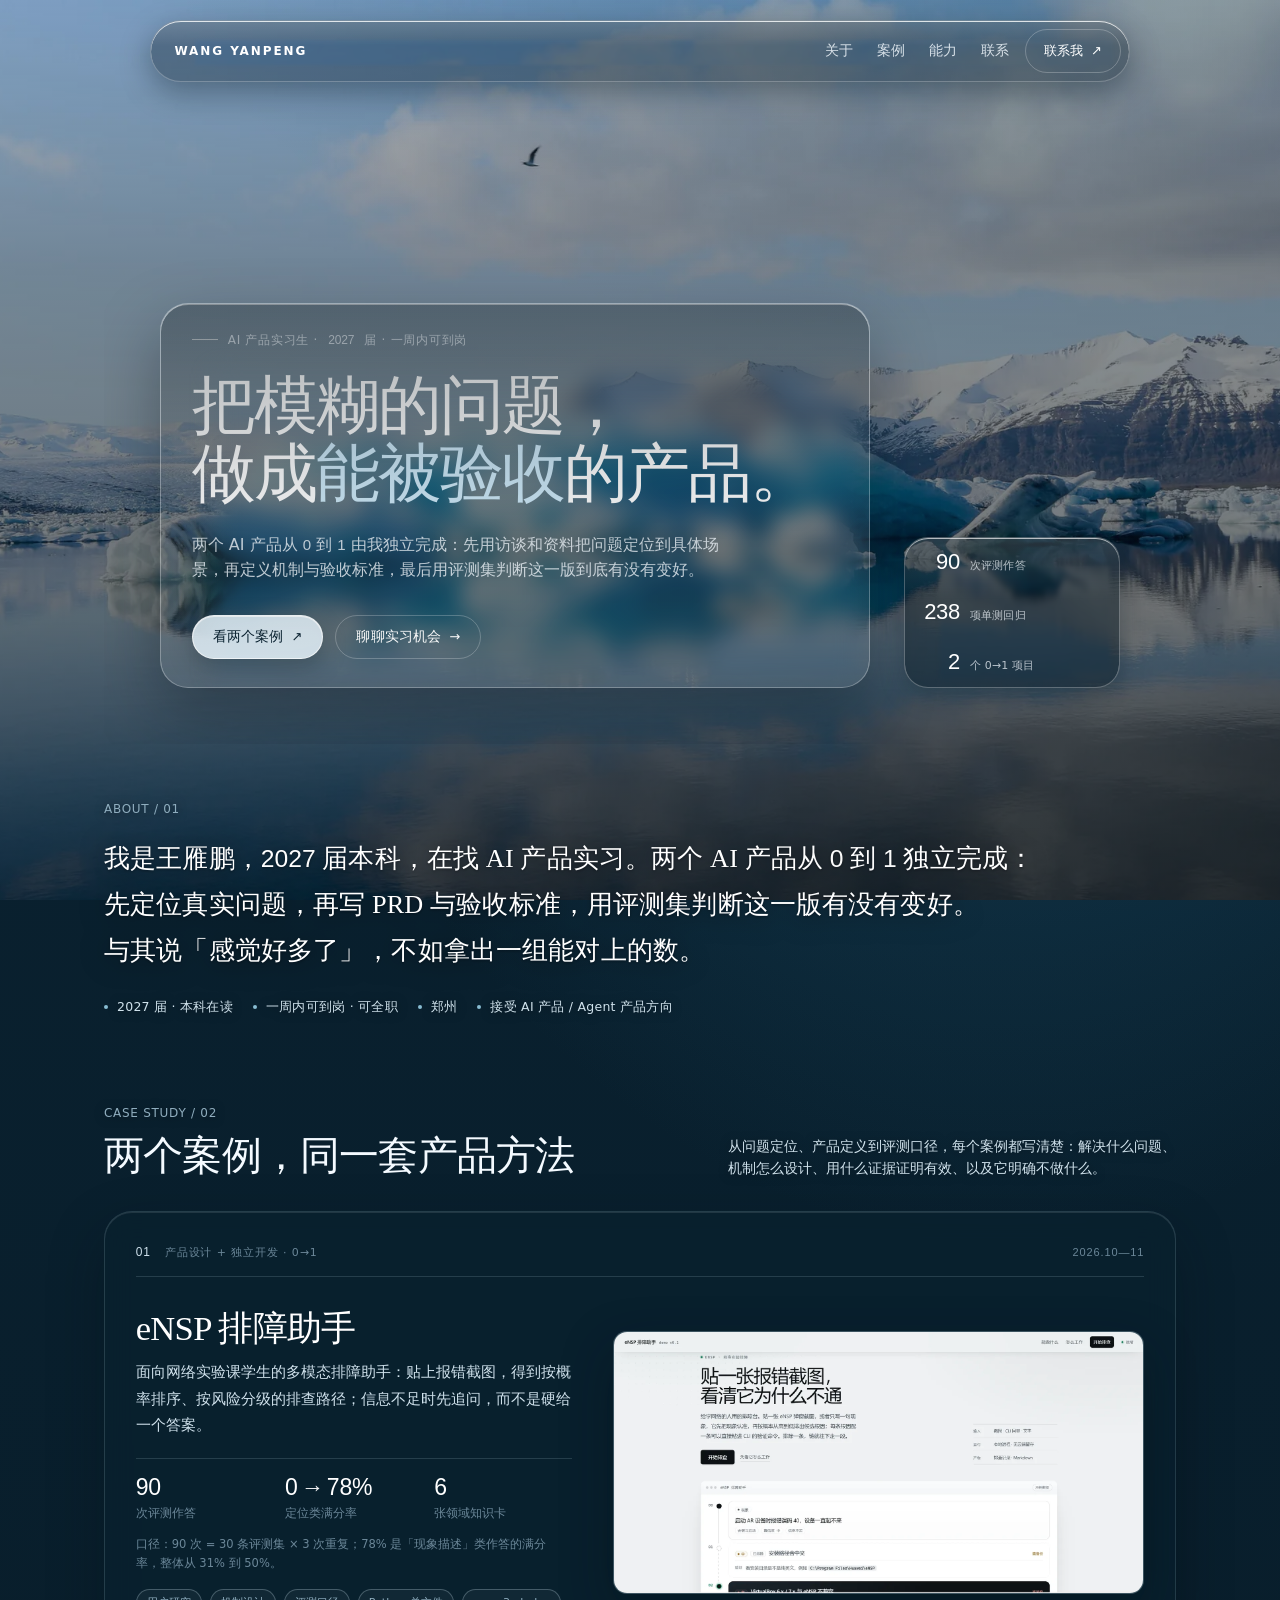
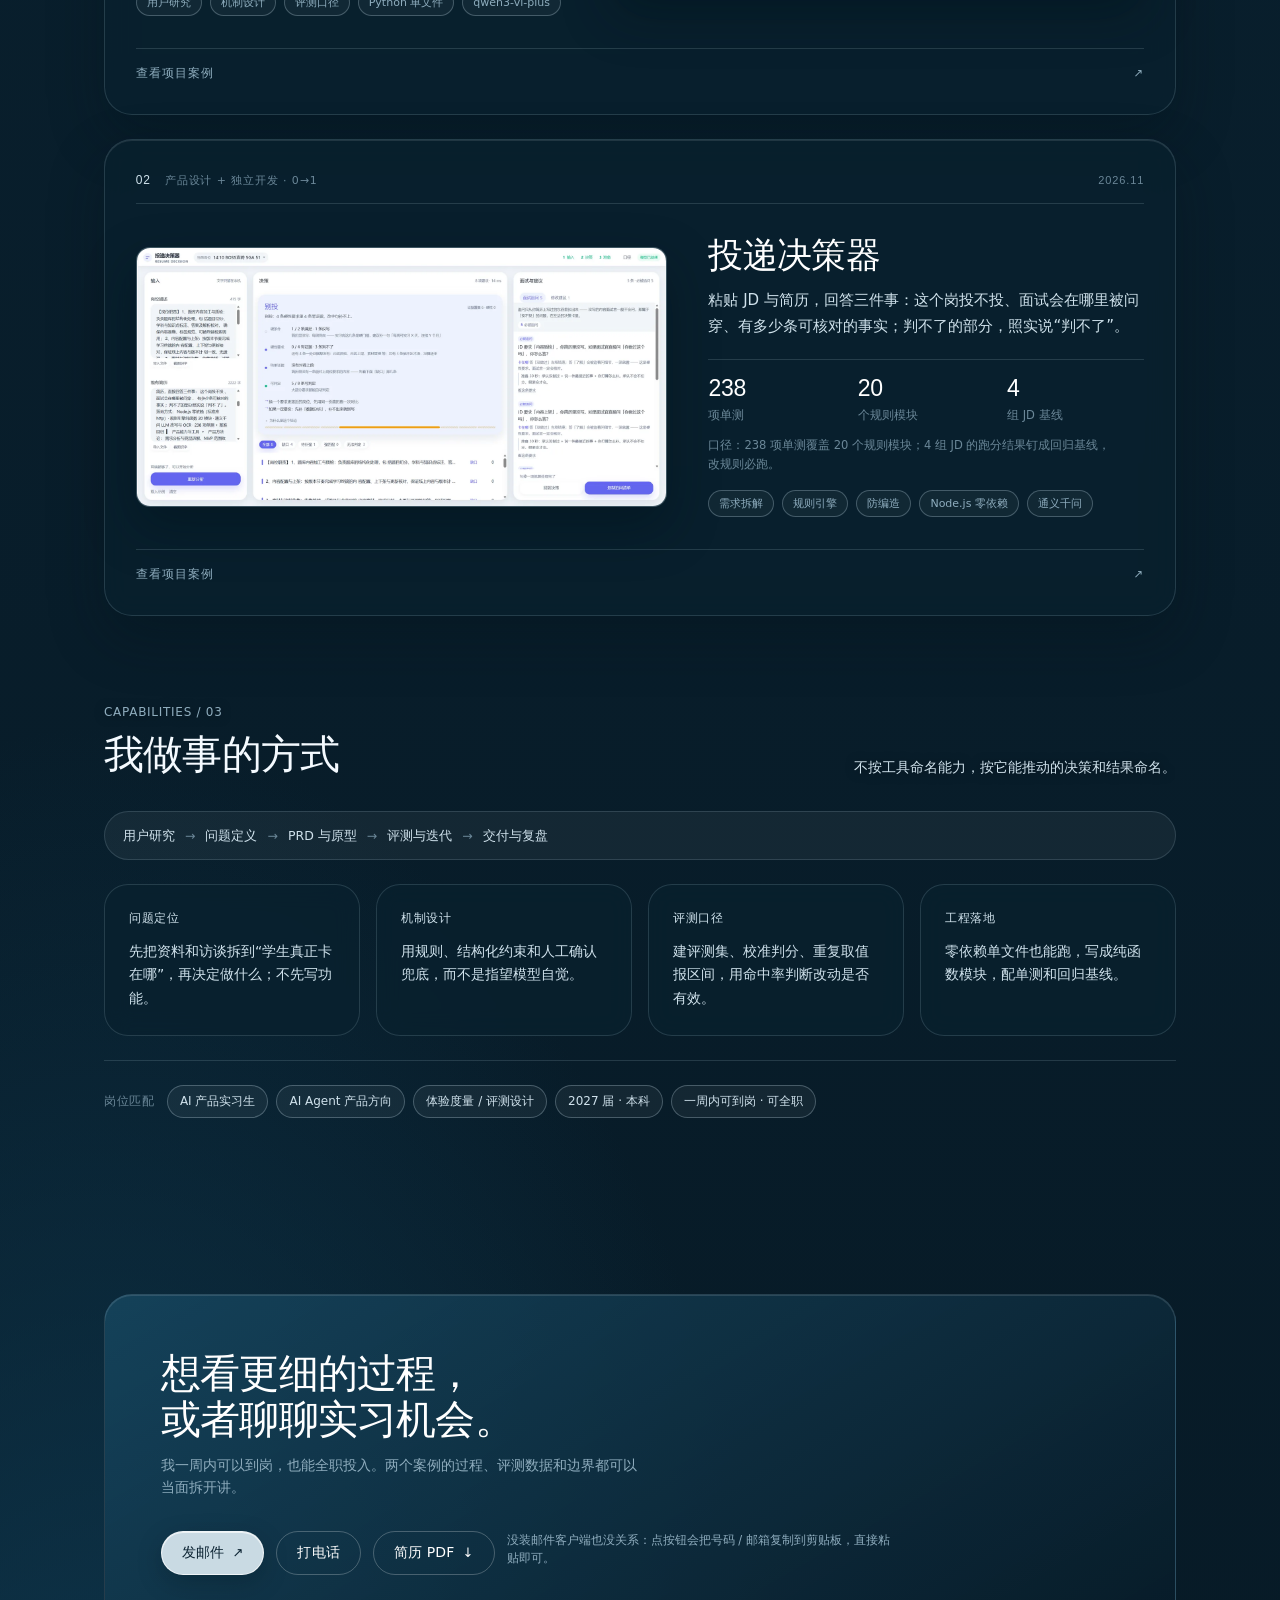
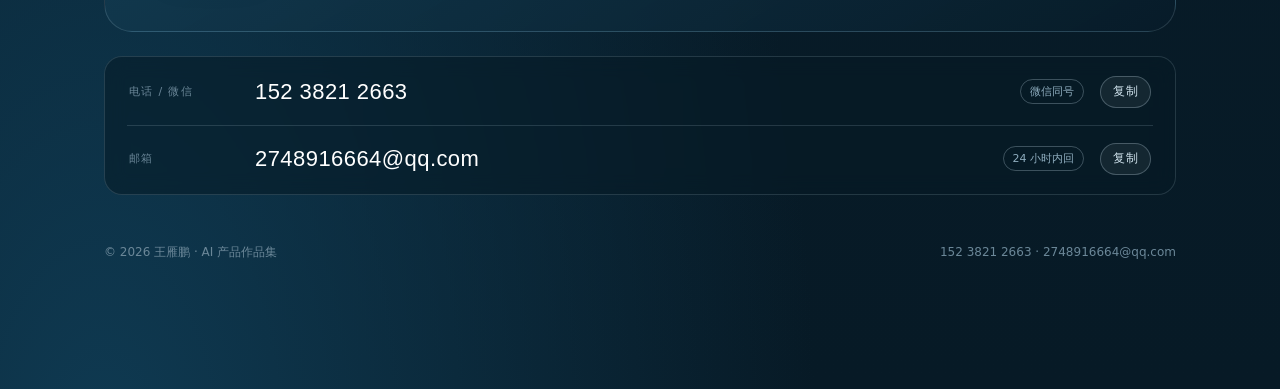
==== index.html @ 315db3d0 "fix: mailto/tel give visible feedback (copy + toast)" ====
<!doctype html>
<html lang="zh-CN">
<head>
<meta charset="utf-8">
<meta name="viewport" content="width=device-width, initial-scale=1">
<title>王雁鹏 · AI 产品实习生｜作品集</title>
<meta name="description" content="王雁鹏的作品集：两个 0→1 的 AI 产品——eNSP 排障助手与投递决策器。从用户研究、PRD 到评测口径，用数据判断一次改动是否有效。">
<meta property="og:type" content="website">
<meta property="og:title" content="王雁鹏 · AI 产品实习生｜作品集">
<meta property="og:description" content="两个 0→1 的 AI 产品：eNSP 排障助手与投递决策器。从用户研究、PRD 到评测口径，用数据判断一次改动是否有效。">
<meta property="og:image" content="assets/og.jpg">
<meta property="og:locale" content="zh_CN">
<meta name="twitter:card" content="summary_large_image">
<meta name="theme-color" content="#0a2231">
<link rel="icon" href="data:image/svg+xml,<svg xmlns='http://www.w3.org/2000/svg' viewBox='0 0 32 32'><rect width='32' height='32' rx='8' fill='%2325414A'/><circle cx='16' cy='16' r='6' fill='none' stroke='%23DCEFEA' stroke-width='1.5'/></svg>">
<link rel="stylesheet" href="style.css">
</head>
<body>

<div class="bg" aria-hidden="true"></div>

<!-- 液态玻璃折射滤镜 -->
<svg width="0" height="0" aria-hidden="true" focusable="false" style="position:absolute">
  <defs>
    <filter id="lensNav" x="0" y="0" width="100%" height="100%" color-interpolation-filters="sRGB">
      <feImage href="assets/lens-nav.png" x="0" y="0" width="100%" height="100%" preserveAspectRatio="none" result="map"/>
      <feDisplacementMap in="SourceGraphic" in2="map" scale="34" xChannelSelector="R" yChannelSelector="G"/>
    </filter>
    <filter id="lensBtn" x="0" y="0" width="100%" height="100%" color-interpolation-filters="sRGB">
      <feImage href="assets/lens-btn.png" x="0" y="0" width="100%" height="100%" preserveAspectRatio="none" result="map"/>
      <feDisplacementMap in="SourceGraphic" in2="map" scale="18" xChannelSelector="R" yChannelSelector="G"/>
    </filter>
    <filter id="lensPanel" x="0" y="0" width="100%" height="100%" color-interpolation-filters="sRGB">
      <feImage href="assets/lens-panel.png" x="0" y="0" width="100%" height="100%" preserveAspectRatio="none" result="map"/>
      <feDisplacementMap in="SourceGraphic" in2="map" scale="20" xChannelSelector="R" yChannelSelector="G"/>
    </filter>
    <filter id="lensSquare" x="0" y="0" width="100%" height="100%" color-interpolation-filters="sRGB">
      <feImage href="assets/lens-square.png" x="0" y="0" width="100%" height="100%" preserveAspectRatio="none" result="map"/>
      <feDisplacementMap in="SourceGraphic" in2="map" scale="20" xChannelSelector="R" yChannelSelector="G"/>
    </filter>
  </defs>
</svg>

<header class="topbar" id="topbar">
  <div class="topbar-inner glass glass-nav">
    <a class="brand" href="index.html">WANG YANPENG</a>
    <nav aria-label="主要导航">
      <a href="#about">关于</a>
      <a href="#projects">案例</a>
      <a href="#skills">能力</a>
      <a href="#contact">联系</a>
    </nav>
    <a class="btn btn-glass" href="mailto:2748916664@qq.com">联系我 <span class="arw">↗</span></a>
  </div>
</header>

<main>
  <!-- 首屏场景 -->
  <section class="hero">
    <div class="page">
      <div class="scene scene--photo">
        <!-- 场景照片为示例素材（冰川）。换成你自己的照片时替换 assets/scene-glacier.webp。 -->

        <div class="hero-copy glass-panel">
          <p class="label hero-eyebrow">AI 产品实习生 · <span class="num">2027</span> 届 · 一周内可到岗</p>
          <h1 class="display">把模糊的问题，<br>做成<span class="accent">能被验收</span>的产品。</h1>
          <p class="hero-lede body-lg">两个 AI 产品从 <span class="num">0</span> 到 <span class="num">1</span> 由我独立完成：先用访谈和资料把问题定位到具体场景，再定义机制与验收标准，最后用评测集判断这一版到底有没有变好。</p>
          <div class="hero-actions">
            <a class="btn btn-primary" href="#projects">看两个案例 <span class="arw">↗</span></a>
            <a class="btn btn-glass" href="mailto:2748916664@qq.com">聊聊实习机会 <span class="arw">→</span></a>
          </div>
        </div>

        <aside class="hero-facts glass glass-square glass--onphoto" aria-label="项目数据">
          <div><b>90</b><span>次评测作答</span></div>
          <div><b>238</b><span>项单测回归</span></div>
          <div><b>2</b><span>个 0→1 项目</span></div>
        </aside>
      </div>
    </div>
  </section>

  <!-- 关于 -->
  <section class="section about" id="about">
    <div class="page">
      <span class="label">ABOUT / 01</span>
      <p class="about-text">我是王雁鹏，<span class="num">2027</span> 届本科，在找 AI 产品实习。两个 AI 产品从 <span class="num">0</span> 到 <span class="num">1</span> 独立完成：先定位真实问题，再写 PRD 与验收标准，用评测集判断这一版有没有变好。<span class="nowrap">与其说</span>「感觉好多了」，不如拿出一组能对上的数。</p>
      <p class="about-meta"><span>2027 届 · 本科在读</span><span>一周内可到岗 · 可全职</span><span>郑州</span><span>接受 AI 产品 / Agent 产品方向</span></p>
    </div>
  </section>

  <!-- 案例 -->
  <section class="section" id="projects">
    <div class="page">
      <div class="section-head">
        <div>
          <span class="label">CASE STUDY / 02</span>
          <h2 class="heading-lg">两个案例，同一套产品方法</h2>
        </div>
        <p class="muted">从问题定位、产品定义到评测口径，每个案例都写清楚：解决什么问题、机制怎么设计、用什么证据证明有效、以及它明确不做什么。</p>
      </div>

      <div class="cases">
        <article class="case">
          <div class="case-top">
            <span class="case-no">01</span>
            <span class="case-kind">产品设计 + 独立开发 · 0→1</span>
            <span class="case-date">2026.10—11</span>
          </div>
          <div class="case-grid">
            <div class="case-copy">
              <h3 class="case-title">eNSP 排障助手</h3>
              <p class="case-desc">面向网络实验课学生的多模态排障助手：贴上报错截图，得到按概率排序、按风险分级的排查路径；信息不足时先追问，而不是硬给一个答案。</p>
              <dl class="case-stats">
                <div><dt>90</dt><dd>次评测作答</dd></div>
                <div><dt>0<span class="num-arrow">→</span>78%</dt><dd>定位类满分率</dd></div>
                <div><dt>6</dt><dd>张领域知识卡</dd></div>
              </dl>
              <p class="case-note">口径：90 次 = 30 条评测集 × 3 次重复；78% 是「现象描述」类作答的满分率，整体从 31% 到 50%。</p>
              <ul class="case-tags">
                <li>用户研究</li><li>机制设计</li><li>评测口径</li><li>Python 单文件</li><li>qwen3-vl-plus</li>
              </ul>
            </div>
            <figure class="case-shot">
              <img src="assets/shot-ensp-home.webp" alt="eNSP 排障助手界面：贴报错截图后按概率排出的排查路径" loading="lazy" decoding="async">
            </figure>
          </div>
          <a class="case-link" href="project-ensp.html"><span>查看项目案例</span><span class="arw">↗</span></a>
        </article>

        <article class="case case--flip">
          <div class="case-top">
            <span class="case-no">02</span>
            <span class="case-kind">产品设计 + 独立开发 · 0→1</span>
            <span class="case-date">2026.11</span>
          </div>
          <div class="case-grid">
            <div class="case-copy">
              <h3 class="case-title">投递决策器</h3>
              <p class="case-desc">粘贴 JD 与简历，回答三件事：这个岗投不投、面试会在哪里被问穿、有多少条可核对的事实；判不了的部分，照实说“判不了”。</p>
              <dl class="case-stats">
                <div><dt>238</dt><dd>项单测</dd></div>
                <div><dt>20</dt><dd>个规则模块</dd></div>
                <div><dt>4</dt><dd>组 JD 基线</dd></div>
              </dl>
              <p class="case-note">口径：238 项单测覆盖 20 个规则模块；4 组 JD 的跑分结果钉成回归基线，改规则必跑。</p>
              <ul class="case-tags">
                <li>需求拆解</li><li>规则引擎</li><li>防编造</li><li>Node.js 零依赖</li><li>通义千问</li>
              </ul>
            </div>
            <figure class="case-shot">
              <img src="assets/shot-jd-result.webp" alt="投递决策器界面：判「别投」后的证据覆盖与面试追问" loading="lazy" decoding="async">
            </figure>
          </div>
          <a class="case-link" href="project-jd.html"><span>查看项目案例</span><span class="arw">↗</span></a>
        </article>
      </div>
    </div>
  </section>

  <!-- 能力 -->
  <section class="section" id="skills">
    <div class="page">
      <div class="section-head">
        <div>
          <span class="label">CAPABILITIES / 03</span>
          <h2 class="heading-lg">我做事的方式</h2>
        </div>
        <p class="muted">不按工具命名能力，按它能推动的决策和结果命名。</p>
      </div>

      <div class="flow" aria-label="产品工作流">
        <span>用户研究</span><i>→</i>
        <span>问题定义</span><i>→</i>
        <span>PRD 与原型</span><i>→</i>
        <span>评测与迭代</span><i>→</i>
        <span>交付与复盘</span>
      </div>

      <div class="cap-grid">
        <div class="aside-card"><h3>问题定位</h3><p class="muted" style="margin:0">先把资料和访谈拆到“学生真正卡在哪”，再决定做什么；不先写功能。</p></div>
        <div class="aside-card"><h3>机制设计</h3><p class="muted" style="margin:0">用规则、结构化约束和人工确认兜底，而不是指望模型自觉。</p></div>
        <div class="aside-card"><h3>评测口径</h3><p class="muted" style="margin:0">建评测集、校准判分、重复取值报区间，用命中率判断改动是否有效。</p></div>
        <div class="aside-card"><h3>工程落地</h3><p class="muted" style="margin:0">零依赖单文件也能跑，写成纯函数模块，配单测和回归基线。</p></div>
      </div>

      <div class="role-strip">
        <span class="label">岗位匹配</span>
        <ul class="role-chips">
          <li>AI 产品实习生</li>
          <li>AI Agent 产品方向</li>
          <li>体验度量 / 评测设计</li>
          <li>2027 届 · 本科</li>
          <li>一周内可到岗 · 可全职</li>
        </ul>
      </div>
    </div>
  </section>

  <!-- 联系 -->
  <section class="section" id="contact">
    <div class="page">
      <div class="contact">
        <div>
          <h2 class="heading-lg">想看更细的过程，<br>或者聊聊实习机会。</h2>
          <p>我一周内可以到岗，也能全职投入。两个案例的过程、评测数据和边界都可以当面拆开讲。</p>
        </div>
        <div class="contact-actions">
          <a class="btn btn-primary" href="mailto:2748916664@qq.com">发邮件 <span class="arw">↗</span></a>
          <a class="btn btn-glass" href="tel:15238212663">打电话</a>
          <a class="btn btn-glass" href="assets/resume.pdf" download="王雁鹏-简历-AI产品实习生.pdf">简历 PDF <span class="arw">↓</span></a>
          <p class="contact-hint">没装邮件客户端也没关系：点按钮会把号码 / 邮箱复制到剪贴板，直接粘贴即可。</p>
        </div>
      </div>

      <div class="contact-info" aria-label="联系方式">
        <div class="ci-row">
          <span class="ci-k">电话 / 微信</span>
          <a class="ci-v" href="tel:15238212663">152 3821 2663</a>
          <span class="ci-tag">微信同号</span>
          <button class="ci-copy" type="button" data-copy="15238212663">复制</button>
        </div>
        <div class="ci-row">
          <span class="ci-k">邮箱</span>
          <a class="ci-v" href="mailto:2748916664@qq.com">2748916664@qq.com</a>
          <span class="ci-tag">24 小时内回</span>
          <button class="ci-copy" type="button" data-copy="2748916664@qq.com">复制</button>
        </div>
      </div>

      <footer>
        <span>© 2026 王雁鹏 · AI 产品作品集</span>
        <span>152 3821 2663 · 2748916664@qq.com</span>
      </footer>
    </div>
  </section>
</main>

<script>
  const bar = document.getElementById('topbar');
  const hero = document.querySelector('.hero');
  const onScroll = () => {
    const solid = window.scrollY > hero.offsetHeight - 140;
    bar.classList.toggle('is-solid', solid);
  };
  addEventListener('scroll', onScroll, { passive: true });
  onScroll();

  // 键盘用户：跳到主要内容后顶部导航保持可见
  document.querySelectorAll('a[href^="#"]').forEach(a => {
    a.addEventListener('click', e => {
      const target = document.querySelector(a.getAttribute('href'));
      if (!target) return;
      e.preventDefault();
      target.scrollIntoView({ behavior: matchMedia('(prefers-reduced-motion: reduce)').matches ? 'auto' : 'smooth', block: 'start' });
      history.replaceState(null, '', a.getAttribute('href'));
    });
  });
</script>
<script src="site.js" defer></script>
</body>
</html>
---- style.css ----
/* ============================================================
   液态玻璃 · StyleKit liquid-glass（蓝白版）
   深蓝底 + 冰白字 + 冰川照片 + 玻璃控件
   ============================================================ */
:root{
  --bg-deep:#061821;
  --bg:#0a2231;
  --bg-2:#0e2c3f;
  --bg-3:#123a50;

  --ink:#f4faff;
  --ink-soft:#d0e2ec;
  --ink-dim:#8fadbe;
  --ink-faint:#6b8798;

  --line:rgba(214,238,250,.14);
  --line-strong:rgba(214,238,250,.26);
  --line-glass:rgba(255,255,255,.24);
  --glint:rgba(255,255,255,.66);

  --surface-clear:rgba(255,255,255,.10);
  --surface-tinted:rgba(228,242,250,.88);
  --panel:rgba(9,33,47,.74);
  --panel-solid:#0e2a3b;

  --focus:#8fd3ee;
  --glow:#9fd8ef;

  --font-sans:ui-sans-serif,system-ui,-apple-system,BlinkMacSystemFont,"Segoe UI","PingFang SC","Microsoft YaHei",Roboto,sans-serif;
  --font-display:Georgia,"Songti SC","Noto Serif SC","Times New Roman",serif;
  --font-num:"Helvetica Neue",Helvetica,Arial,"Segoe UI",system-ui,sans-serif;

  --text-display:64px; --leading-display:1.06; --tracking-display:-.03em;
  --text-heading-lg:40px; --leading-heading-lg:1.16; --tracking-heading-lg:-.02em;
  --text-heading:28px; --leading-heading:1.25;
  --text-subheading:20px; --leading-subheading:1.35;
  --text-body-lg:16px; --leading-body-lg:1.6;
  --text-body:14px; --leading-body:1.55;
  --text-label:12px; --leading-label:1.35; --tracking-label:.06em;

  --sp-4:4px; --sp-8:8px; --sp-12:12px; --sp-16:16px; --sp-24:24px;
  --sp-32:32px; --sp-48:48px; --sp-64:64px; --sp-88:88px;

  --radius-card:24px; --radius-sheet:28px; --radius-pill:999px;
  --page-max:1120px;

  --elev-control:0 8px 24px rgba(4,20,30,.28), inset 0 1px 0 var(--glint);
  --elev-panel:0 16px 40px rgba(4,20,30,.32), inset 0 1px 0 rgba(255,255,255,.16);
}

/* 全站固定背景：同一张冰山照片，内容浮在它上面 */
.bg{
  position:fixed; inset:0; z-index:-2; pointer-events:none;
  background:#071a26 url("assets/scene-glacier.webp") center 42% / cover no-repeat;
}
.bg::after{
  content:""; position:absolute; inset:0;
  background:
    linear-gradient(180deg, rgba(5,18,27,.24) 0%, rgba(5,18,27,.46) 30%, rgba(4,14,22,.68) 100%),
    radial-gradient(110% 70% at 82% -4%, rgba(38,104,134,.34), rgba(38,104,134,0) 62%);
}

*,*::before,*::after{box-sizing:border-box}
html{-webkit-text-size-adjust:100%}
body{
  margin:0; overflow-x:clip; color:var(--ink); font-family:var(--font-sans);
  font-size:var(--text-body); line-height:var(--leading-body);
  background:
    radial-gradient(120% 70% at 78% -6%, #1d5470 0%, rgba(29,84,112,0) 58%),
    radial-gradient(90% 60% at 8% 102%, #0f3a52 0%, rgba(15,58,82,0) 62%),
    linear-gradient(180deg,#0a2231 0%, #071a26 100%);
  -webkit-font-smoothing:antialiased;
}
a{color:inherit;text-decoration:none}
img,svg{display:block;max-width:100%}
::selection{background:rgba(159,216,239,.35);color:#fff}

.page{width:100%;max-width:var(--page-max);margin:0 auto;padding:0 var(--sp-24)}
.visually-hidden{position:absolute;width:1px;height:1px;overflow:hidden;clip:rect(0 0 0 0);white-space:nowrap}

/* ---------- 文字层级 ---------- */
.display{
  font-family:var(--font-display);
  font-size:clamp(38px,6vw,var(--text-display));
  line-height:var(--leading-display);
  letter-spacing:var(--tracking-display);
  font-weight:400; margin:0;
}
.heading-lg{
  font-family:var(--font-display);
  font-size:clamp(28px,3.4vw,var(--text-heading-lg));
  line-height:var(--leading-heading-lg); letter-spacing:var(--tracking-heading-lg);
  font-weight:400; margin:0;
}
.heading{font-size:var(--text-heading);line-height:var(--leading-heading);font-weight:600;margin:0}
.subheading{font-size:var(--text-subheading);line-height:var(--leading-subheading);font-weight:500;margin:0}
.body-lg{font-size:var(--text-body-lg);line-height:var(--leading-body-lg)}
.label{font-size:var(--text-label);line-height:var(--leading-label);letter-spacing:var(--tracking-label);font-weight:500;text-transform:uppercase}
.muted{color:var(--ink-dim)}

/* 所有数字：等宽（tabular）+ 等高（lining），避免 Georgia 的旧式数字高低不齐 */
.num,.hero-facts b,.project-stats b,.evidence b,.aside-card .big{
  font-family:var(--font-num);
  font-variant-numeric:lining-nums tabular-nums;
  font-feature-settings:"tnum" 1,"lnum" 1;
  letter-spacing:-.01em;
}
.num-arrow{font-size:1em; padding:0 .14em; opacity:.95; display:inline-block; white-space:nowrap; color:inherit; margin:0; line-height:inherit}
.measure{max-width:34em}

/* ---------- 玻璃 ---------- */
.glass{
  position:relative; isolation:isolate;
  background:var(--surface-clear);
  border:1px solid var(--line-glass);
  box-shadow:var(--elev-control);
  color:#fff;
  -webkit-backdrop-filter:saturate(1.25) blur(3px);
  backdrop-filter:saturate(1.25) blur(3px);
}
.glass::after{
  content:""; position:absolute; inset:0; border-radius:inherit; pointer-events:none;
  background:linear-gradient(180deg,rgba(255,255,255,.20),rgba(255,255,255,0) 42%);
  opacity:.75; z-index:-1;
}
@supports (backdrop-filter:url(#lensBtn)){
  .glass--refract{
    -webkit-backdrop-filter:url(#lensBtn) saturate(1.3) blur(1.5px);
    backdrop-filter:url(#lensBtn) saturate(1.3) blur(1.5px);
  }
  .glass-nav{
    -webkit-backdrop-filter:url(#lensNav) saturate(1.3) blur(1.5px);
    backdrop-filter:url(#lensNav) saturate(1.3) blur(1.5px);
  }
  .glass-square{
    -webkit-backdrop-filter:url(#lensSquare) saturate(1.25) blur(2px);
    backdrop-filter:url(#lensSquare) saturate(1.25) blur(2px);
  }
}
.glass--tinted{
  background:var(--surface-tinted); color:#0a2231;
  border-color:rgba(255,255,255,.7);
  -webkit-backdrop-filter:blur(10px) saturate(1.15);
  backdrop-filter:blur(10px) saturate(1.15);
}
.glass--tinted::after{background:linear-gradient(180deg,rgba(255,255,255,.55),rgba(255,255,255,0) 55%);opacity:.6}

/* 照片场景：照片 + 蓝调压暗 */
.scene{
  position:relative; overflow:hidden; border-radius:var(--radius-sheet);
  background:linear-gradient(160deg,#1c4f68,#0d2b3c);
  box-shadow:0 30px 70px rgba(3,16,24,.45);
}
.scene--photo{background:#0d2b3c}
.detail-hero .scene-photo{object-position:50% 52%; filter:grayscale(.3) saturate(.95) brightness(.97) contrast(1.02)}
.scene--photo > .label,.scene--photo > h1,.scene--photo > .lede,.scene--photo > .detail-meta{position:relative; z-index:2}
.scene-photo{position:absolute;inset:0;width:100%;height:100%;object-fit:cover;object-position:50% 46%;z-index:0}
.scene-scrim{
  position:absolute; inset:0; z-index:1; pointer-events:none;
  background:
    linear-gradient(102deg, rgba(6,26,38,.86) 0%, rgba(6,26,38,.58) 34%, rgba(8,34,48,.22) 58%, rgba(8,34,48,.05) 76%),
    linear-gradient(0deg, rgba(6,22,32,.72) 0%, rgba(6,22,32,.20) 28%, rgba(6,22,32,0) 56%),
    linear-gradient(180deg, rgba(6,22,32,.78) 0%, rgba(6,22,32,.32) 22%, rgba(6,22,32,0) 42%);
}
.scene > svg.contours{position:absolute;inset:0;width:100%;height:100%;opacity:.8}
.scene > .grain{
  position:absolute; inset:0; z-index:1; opacity:.18; mix-blend-mode:overlay; pointer-events:none;
  background-image:url("data:image/svg+xml;utf8,<svg xmlns='http://www.w3.org/2000/svg' width='160' height='160'><filter id='n'><feTurbulence type='fractalNoise' baseFrequency='.9' numOctaves='3'/><feColorMatrix type='saturate' values='0'/></filter><rect width='160' height='160' filter='url(%23n)' opacity='.45'/></svg>");
}
.scene > .grid{
  position:absolute; inset:0; opacity:.3;
  background-image:
    linear-gradient(to right, rgba(255,255,255,.10) 1px, transparent 1px),
    linear-gradient(to bottom, rgba(255,255,255,.10) 1px, transparent 1px);
  background-size:64px 64px;
  mask-image:radial-gradient(120% 90% at 60% 40%, #000 20%, rgba(0,0,0,.35) 70%, transparent 100%);
  -webkit-mask-image:radial-gradient(120% 90% at 60% 40%, #000 20%, rgba(0,0,0,.35) 70%, transparent 100%);
}
.hero .scene-scrim{background:radial-gradient(135% 120% at 16% 76%, rgba(5,20,30,.90) 0%, rgba(5,20,30,.66) 36%, rgba(5,20,30,.22) 64%, rgba(5,20,30,0) 82%)}
.glass--onphoto{background:rgba(5,22,33,.46); border-color:rgba(255,255,255,.28)}

/* ---------- 顶部胶囊导航 ---------- */
.topbar{position:fixed; top:20px; left:50%; translate:-50% 0; z-index:40; width:min(100% - 32px,980px); pointer-events:none}
.topbar-inner{
  pointer-events:auto;
  display:flex; align-items:center; gap:var(--sp-16);
  padding:8px 8px 8px 24px; min-height:60px;
  border-radius:var(--radius-pill);
  transition:background-color 300ms, box-shadow 300ms;
}
.brand{font-size:12px; letter-spacing:.16em; text-transform:uppercase; font-weight:600; white-space:nowrap}
.topbar nav{display:flex; gap:var(--sp-24); margin-left:auto}
.topbar nav a{font-size:var(--text-body); color:rgba(244,250,255,.84); position:relative; padding:6px 0; transition:color 200ms}
.topbar nav a::after{
  content:""; position:absolute; left:0; right:0; bottom:1px; height:1px; background:currentColor;
  transform:scaleX(0); transform-origin:left; transition:transform 300ms cubic-bezier(.2,.8,.2,1);
}
.topbar nav a:hover{color:#fff}
.topbar nav a:hover::after{transform:scaleX(1)}
.topbar .btn{min-height:44px; padding:0 18px; font-size:13px}
.topbar{color:#fff}
.topbar .topbar-inner{background:rgba(6,24,36,.34); border-color:var(--line-glass); box-shadow:0 10px 30px rgba(3,16,24,.35), inset 0 1px 0 rgba(255,255,255,.8)}
.topbar.is-solid{color:var(--ink)}
.topbar.is-solid .topbar-inner{
  background:rgba(10,34,49,.72); border-color:rgba(255,255,255,.22);
  box-shadow:0 10px 30px rgba(3,16,24,.42), inset 0 1px 0 rgba(255,255,255,.28);
}
.topbar.is-solid nav a{color:var(--ink-soft)}
.topbar.is-solid nav a:hover{color:#fff}

.cap-grid{display:grid; grid-template-columns:repeat(4,minmax(0,1fr)); gap:16px}

/* ---------- 首屏 ---------- */
.hero{position:relative; padding:24px 0 0}
.hero::before{
  content:"; position:absolute; inset:0; pointer-events:none; z-index:0;
  background:linear-gradient(100deg, rgba(4,16,24,.66) 0%, rgba(4,16,24,.5) 30%, rgba(4,16,24,.26) 52%, rgba(4,16,24,.08) 72%, rgba(4,16,24,0) 86%);
  -webkit-mask-image:linear-gradient(180deg, #000 0%, #000 62%, rgba(0,0,0,.45) 86%, transparent 100%);
  mask-image:linear-gradient(180deg, #000 0%, #000 62%, rgba(0,0,0,.45) 86%, transparent 100%);
}
.hero > .page{position:relative; z-index:1}
.hero .scene{
  background:transparent; box-shadow:none; border-radius:0;
  min-height:min(720px,88svh); display:flex; flex-direction:column; justify-content:flex-end;
  padding:clamp(28px,5vw,56px);
}
.hero-copy{position:relative; z-index:2; min-width:0; max-width:min(740px, calc(100% - 250px)); color:#fff; text-shadow:0 1px 18px rgba(2,10,16,.5), 0 1px 2px rgba(2,10,16,.35)}

/* 首屏文案玻璃面板：内容保持清晰，背景在边缘轻微弯折 */
.glass-panel{
  padding:clamp(20px,2.2vw,32px) clamp(20px,2.4vw,34px);
  border-radius:28px;
  background:rgba(255,255,255,.08);
  border:1px solid rgba(255,255,255,.28);
  box-shadow:0 26px 64px rgba(3,16,24,.34), inset 0 1px 0 rgba(255,255,255,.62);
  -webkit-backdrop-filter:saturate(1.3) blur(16px);
  backdrop-filter:saturate(1.3) blur(16px);
  text-shadow:none;
}
@supports (backdrop-filter:url(#lensPanel)){
  .glass-panel{
    -webkit-backdrop-filter:url(#lensPanel) saturate(1.3) blur(11px);
    backdrop-filter:url(#lensPanel) saturate(1.3) blur(11px);
  }
}
.detail-hero .scene-scrim{background:
  linear-gradient(100deg, rgba(4,16,24,.66) 0%, rgba(4,16,24,.46) 45%, rgba(4,16,24,.32) 100%)}
.detail-copy{position:relative; z-index:3; display:flex; flex-direction:column; gap:var(--sp-12); min-width:0; max-width:min(820px, 100%); border-radius:28px}
.detail-hero .detail-copy > .label{color:rgba(244,250,255,.72); display:flex; align-items:center; gap:10px}
.detail-hero .detail-copy > .label::before{content:""; width:26px; height:1px; flex:none; background:rgba(255,255,255,.6)}
.detail-copy .detail-meta{margin-top:2px}
.detail-copy.glass-panel::after,.hero-copy.glass-panel::after{opacity:1; background:linear-gradient(180deg, rgba(4,16,24,.34) 0%, rgba(4,16,24,.10) 50%, rgba(4,16,24,0) 100%)}
.glass-panel::after{
  content:""; position:absolute; inset:0; border-radius:inherit; pointer-events:none;
  background:linear-gradient(180deg,rgba(255,255,255,.16),rgba(255,255,255,0) 46%);
  opacity:.85;
}

.hero-eyebrow{display:flex; align-items:center; gap:10px; color:rgba(244,250,255,.78); margin:0 0 var(--sp-24)}
.hero-eyebrow::before{content:""; width:26px; height:1px; background:rgba(255,255,255,.6)}
.hero h1{color:#fff; margin:0 0 var(--sp-24); max-width:15em}
.hero h1 .accent{color:#cfeaf9}
.hero-lede{color:rgba(244,250,255,.82); max-width:34em; margin:0 0 var(--sp-32)}
.hero-actions{display:flex; flex-wrap:wrap; gap:var(--sp-12)}

.hero-facts{
  position:absolute; right:clamp(28px,5vw,56px); bottom:clamp(28px,5vw,56px);
  display:grid; gap:1px; z-index:3; border-radius:var(--radius-card); overflow:hidden; min-width:216px;
}
.hero-facts div{padding:13px 18px; display:grid; grid-template-columns:auto 1fr; align-items:baseline; gap:10px; color:#fff}
.hero-facts b{font-size:22px; font-weight:500; letter-spacing:-.02em; min-width:3ch; text-align:right; line-height:1}
.hero-facts span{font-size:11px; color:rgba(244,250,255,.72); letter-spacing:.02em}

/* ---------- 按钮 ---------- */
.btn{
  display:inline-flex; align-items:center; justify-content:center; gap:var(--sp-8);
  min-height:44px; padding:0 20px; border-radius:var(--radius-pill);
  font-size:var(--text-body); font-weight:500; letter-spacing:.01em;
  border:1px solid transparent; cursor:pointer; white-space:nowrap;
  transition:transform 420ms cubic-bezier(.22,1.4,.36,1), background-color 200ms, border-color 200ms, color 200ms, box-shadow 200ms;
}
.btn:active{transform:scale(.96); transition-duration:110ms}
.btn:focus-visible{outline:2px solid var(--focus); outline-offset:3px}
.btn .arw{font-size:13px; transition:transform 420ms cubic-bezier(.22,1.4,.36,1)}
.btn:hover .arw{transform:translateX(3px)}
.btn-primary{background:var(--surface-tinted); color:#0a2231; border-color:rgba(255,255,255,.72); box-shadow:var(--elev-control)}
.btn-primary:hover{background:#fff}
.btn-glass{color:#fff; border-color:var(--line-glass)}
.btn-glass:hover{background:rgba(255,255,255,.2)}
.btn-ink{background:rgba(255,255,255,.92); color:#0a2231; border-color:rgba(255,255,255,.92)}
.btn-ink:hover{background:#fff}

/* ---------- 区块 ---------- */
.section{padding:var(--sp-88) 0 0}
.section:last-of-type{padding-bottom:var(--sp-64)}
.section-head{display:flex; align-items:flex-end; justify-content:space-between; gap:var(--sp-24); margin-bottom:var(--sp-32)}
.section-head .label{color:var(--ink-dim); display:block; margin-bottom:var(--sp-12); text-shadow:0 1px 10px rgba(3,16,24,.55)}
.section-head p{margin:0; max-width:32em; color:var(--ink-soft); text-shadow:0 1px 10px rgba(3,16,24,.5)}

/* ---------- 项目卡 ---------- */
.projects{display:grid; grid-template-columns:repeat(2,minmax(0,1fr)); gap:var(--sp-24)}
.project{
  display:flex; flex-direction:column; gap:var(--sp-16);
  background:var(--panel); border:1px solid var(--line); border-radius:var(--radius-card);
  padding:var(--sp-16); box-shadow:0 18px 44px rgba(3,16,24,.28), inset 0 1px 0 rgba(255,255,255,.10);
  -webkit-backdrop-filter:blur(14px); backdrop-filter:blur(14px);
  transition:border-color 300ms, box-shadow 300ms;
}
.project:hover{border-color:var(--line-strong); box-shadow:0 24px 56px rgba(3,16,24,.4), inset 0 1px 0 rgba(255,255,255,.16)}
.project:focus-within{outline:2px solid var(--focus); outline-offset:3px}
.project-preview{
  position:relative; border-radius:14px; overflow:hidden; aspect-ratio:2.04; color:#fff;
  background:linear-gradient(160deg,#123a50,#0a2231);
  border:1px solid rgba(255,255,255,.14);
}
.project-preview .cover{position:relative; z-index:2; width:100%; height:100%; object-fit:cover; object-position:top left; display:block}
.project-preview:has(.cover)::before{content:none}
.preview--waterfall{background-image:url("assets/scene-waterfall.webp"); background-size:cover; background-position:50% 55%; filter:saturate(.9)}
.preview--coast{background-image:url("assets/scene-coast.webp"); background-size:cover; background-position:50% 58%}
.preview--mountain{background-image:url("assets/scene-mountain.webp"); background-size:cover; background-position:50% 42%; filter:saturate(.72)}
.project-preview::before{
  content:""; position:absolute; inset:0; z-index:0;
  background:linear-gradient(150deg, rgba(5,20,30,.90), rgba(7,28,41,.74) 58%, rgba(9,36,52,.58));
}
.project-preview .pv-label{
  position:absolute; top:12px; left:12px; z-index:3;
  padding:5px 10px; border-radius:var(--radius-pill);
  font-size:10px; letter-spacing:.08em; text-transform:uppercase;
}
.project-body{padding:0 var(--sp-8) var(--sp-8); display:flex; flex-direction:column; gap:var(--sp-12); flex:1}
.project h3{font-size:var(--text-subheading); line-height:var(--leading-subheading); font-weight:600; margin:0}
.project .desc{color:var(--ink-soft); margin:0}
.project-stats{display:grid; grid-template-columns:repeat(3,minmax(0,1fr)); gap:var(--sp-16); margin-top:auto; padding-top:var(--sp-12); border-top:1px solid var(--line)}
.project-stats div{display:flex; flex-direction:column; gap:2px}
.project-stats b{font-size:20px; font-weight:500; letter-spacing:-.01em; white-space:nowrap; line-height:1.1}
.project-stats div > span{font-size:11px; color:var(--ink-faint)}
.project-cta{display:flex; align-items:center; justify-content:space-between; gap:var(--sp-12)}
.project-cta .tag{font-size:11px; color:var(--ink-faint); letter-spacing:.04em}
.project-cta .btn{min-height:40px; padding:0 16px; font-size:13px; background:rgba(255,255,255,.10); border-color:var(--line-strong); color:var(--ink)}
.project-cta .btn:hover{background:rgba(255,255,255,.18)}

/* ---------- 界面示意 ---------- */
.mock{
  position:absolute; inset:auto 0 0 0; top:38px; z-index:2;
  display:flex; flex-direction:column; justify-content:center; padding:14px; gap:10px;
  font-size:11px; line-height:1.45;
}
.mock-bar{display:flex; align-items:center; gap:6px; opacity:.65}
.mock-dot{width:6px;height:6px;border-radius:50%;background:currentColor}
.mock-title{font-size:11px; letter-spacing:.06em; text-transform:uppercase; opacity:.75}
.mock-row{
  display:grid; grid-template-columns:1fr auto; gap:6px 10px; align-items:center;
  padding:9px 10px; border-radius:10px;
  background:rgba(7,28,41,.74); border:1px solid rgba(255,255,255,.16);
}
.mock-row.hot{background:rgba(10,42,60,.86); border-color:rgba(255,255,255,.3)}
.mock-row .rname{font-weight:500; font-size:11.5px}
.mock-row .rmeta{font-size:10px; opacity:.65}
.mock-bar-line{grid-column:1/-1; height:3px; border-radius:2px; background:rgba(255,255,255,.16); overflow:hidden}
.mock-bar-line i{display:block; height:100%; background:#cfeeff; border-radius:2px}
.mock-chip{font-size:9.5px; padding:2px 7px; border-radius:999px; border:1px solid rgba(255,255,255,.3); white-space:nowrap}
.mock-chip.risk{color:#ffd9c9; border-color:rgba(255,217,201,.45)}
.mock-cols{display:grid; grid-template-columns:repeat(3,1fr); gap:8px}
.mock-col{background:rgba(7,28,41,.74); border:1px solid rgba(255,255,255,.16); border-radius:10px; padding:9px}
.mock-col h5{margin:0 0 6px; font-size:10px; letter-spacing:.06em; text-transform:uppercase; opacity:.7; font-weight:500}
.mock-col p{margin:0 0 4px; font-size:10.5px; opacity:.9}
.mock-col .ok{color:#c8ecff}
.mock-col .warn{color:#ffd9c9}

/* ---------- 深色面板（能力 / 证据 / 摘要） ---------- */
.cap-grid .aside-card{background:var(--panel); border:1px solid var(--line); border-radius:var(--radius-card);
  padding:var(--sp-24); -webkit-backdrop-filter:blur(12px); backdrop-filter:blur(12px)}
.aside-card h3{margin:0 0 var(--sp-12); font-size:12px; letter-spacing:.06em; text-transform:uppercase; color:var(--ink-soft); font-weight:500}
.aside-card p,.aside-card dl{margin:0; font-size:13px; color:var(--ink-soft)}
.cap-grid .aside-card p{font-size:14px; line-height:1.7}

/* ---------- 联系 ---------- */
.contact{
  margin-top:var(--sp-88); border-radius:var(--radius-sheet); padding:clamp(28px,5vw,56px);
  background:linear-gradient(150deg, rgba(24,74,100,.75), rgba(8,28,41,.9));
  border:1px solid var(--line); color:var(--ink);
  display:flex; flex-wrap:wrap; align-items:flex-end; justify-content:space-between; gap:var(--sp-32);
  box-shadow:inset 0 1px 0 rgba(255,255,255,.12);
}
.contact h2{margin:0 0 var(--sp-12); color:#fff}
.contact p{margin:0; color:var(--ink-dim); max-width:34em}
footer{padding:var(--sp-48) 0 var(--sp-64); color:var(--ink-faint); font-size:12px; display:flex; justify-content:space-between; gap:var(--sp-16); flex-wrap:wrap}

/* ---------- 详情页 ---------- */
.detail-hero{padding:24px 0 0}
.detail-hero .scene{padding:clamp(28px,5vw,56px); min-height:min(460px,64svh); display:flex; flex-direction:column; justify-content:flex-end; gap:var(--sp-16)}
.detail-hero .label{color:rgba(244,250,255,.7); display:block}
.detail-hero h1{color:#fff; margin:0}
.detail-hero .lede{color:rgba(244,250,255,.82); margin:0; max-width:44em}
.detail-meta{display:flex; flex-wrap:wrap; gap:var(--sp-8); margin-top:var(--sp-8)}
.detail-meta span{
  font-size:11px; padding:5px 10px; border-radius:999px; color:#fff;
  background:rgba(255,255,255,.10); border:1px solid rgba(255,255,255,.22);
}
.detail{display:grid; grid-template-columns:minmax(0,1fr) 280px; gap:var(--sp-48); padding-top:var(--sp-64)}
.detail-main{display:flex; flex-direction:column; gap:var(--sp-48)}
.detail-main section{display:flex; flex-direction:column; gap:var(--sp-16)}
.detail-main h2{font-family:var(--font-display); font-size:var(--text-heading); line-height:var(--leading-heading); font-weight:400; margin:0; color:#fff}
.detail-main p{margin:0; color:var(--ink-soft); font-size:var(--text-body-lg); line-height:1.7}
.detail-main ul{margin:0; padding-left:1.1em; color:var(--ink-soft); font-size:var(--text-body-lg); line-height:1.7}
.detail-main li+li{margin-top:8px}
.detail-main strong{color:#fff; font-weight:600}
.detail-aside{display:flex; flex-direction:column; gap:var(--sp-16); align-self:start; position:sticky; top:100px}
.aside-card{background:var(--panel); border:1px solid var(--line); border-radius:var(--radius-card); padding:var(--sp-24);
  -webkit-backdrop-filter:blur(12px); backdrop-filter:blur(12px)}
.aside-card dl{display:grid; grid-template-columns:auto 1fr; gap:8px 12px; font-size:13px}
.aside-card dt{color:var(--ink-faint)}
.aside-card dd{margin:0; color:var(--ink-soft)}
.aside-card .big{font-family:var(--font-display); font-size:32px; font-weight:400; letter-spacing:-.02em; line-height:1.1; color:#fff}
.aside-card .cap{font-size:12px; color:var(--ink-faint); margin-top:4px}

.evidence{display:grid; grid-template-columns:repeat(3,1fr); gap:var(--sp-16)}
.evidence div{background:var(--panel); border:1px solid var(--line); border-radius:16px; padding:var(--sp-24)}
.evidence b{display:block; font-family:var(--font-display); font-size:28px; font-weight:400; letter-spacing:-.02em; line-height:1.15; color:#fff; white-space:nowrap}
.evidence div > span{display:block; margin-top:6px; font-size:12px; color:var(--ink-faint)}

.callout{background:rgba(159,216,239,.08); border:1px solid rgba(159,216,239,.22); border-radius:var(--radius-card); padding:var(--sp-24)}
.callout h2{font-size:18px; margin:0 0 8px}
.callout p{font-size:14px; color:var(--ink-soft)}

.screen{
  border-radius:var(--radius-card); overflow:hidden; position:relative; color:#fff;
  background:linear-gradient(160deg, rgba(20,64,88,.9), rgba(8,28,41,.95));
  border:1px solid var(--line); padding:18px; min-height:320px;
}
.screen .mock{position:static; padding:0; font-size:12px}
.screen .mock-row{padding:12px}
.screen .mock-row .rname{font-size:13px}
.screen .mock-bar-line{height:4px}

.pager{display:flex; justify-content:space-between; gap:var(--sp-16); padding:var(--sp-64) 0 0; border-top:1px solid var(--line); margin-top:var(--sp-64)}
.pager a{font-size:14px; color:var(--ink-dim)}
.pager a:hover{color:#fff}
.pager .next{text-align:right}

/* mock 内的文字不受详情页正文样式影响 */
.screen .mock-col p{color:inherit; font-size:10.5px; line-height:1.45; margin:0 0 4px}
.screen .mock-col h5{color:inherit}
.screen .mock-row .rname{color:inherit}

/* ---------- 响应式 ---------- */
@media (max-width:900px){
  :root{--sp-88:64px}
  .cap-grid{grid-template-columns:repeat(2,minmax(0,1fr))}
  .topbar{width:calc(100% - 24px); top:12px}
  .topbar nav{display:none}
  .topbar .btn{margin-left:auto}
  .hero .scene{min-height:auto; padding:24px 20px 28px; padding-top:112px}
  .hero-copy{max-width:none}
  .hero-facts{position:static; margin-top:var(--sp-32); grid-template-columns:repeat(3,1fr); min-width:0}
  .hero-facts div{padding:12px; flex-direction:column; align-items:flex-start; gap:2px}
  .projects{grid-template-columns:1fr}
  .detail{grid-template-columns:1fr; gap:var(--sp-32)}
  .detail-aside{position:static; flex-direction:row; flex-wrap:wrap}
  .aside-card{flex:1 1 220px}
  .evidence{grid-template-columns:1fr 1fr}
}
@media (max-width:600px){
  .page{padding:0 var(--sp-16)}
  .cap-grid{grid-template-columns:1fr}
  .hero{padding:12px 0 0}
  .hero .scene{border-radius:24px; padding:20px 16px 22px; padding-top:96px}
  .display{font-size:clamp(26px,7.2vw,32px); line-height:1.16}
  .glass-panel{padding:16px 14px; border-radius:22px}
  .hero-eyebrow{font-size:11px}
  .hero-actions{gap:8px}
  .hero-actions .btn{flex:1 1 auto}
  .hero-facts{grid-template-columns:repeat(3,minmax(0,1fr))}
  .hero-facts div{padding:10px 12px; display:flex; flex-direction:column; align-items:flex-start; gap:3px}
  .hero-facts b{font-size:18px; min-width:0; text-align:left}
  .hero-facts span{font-size:10px; white-space:nowrap}
  .scene-photo{object-position:56% 42%}
  .scene--photo .scene-scrim{background:linear-gradient(0deg, rgba(6,22,32,.86) 0%, rgba(6,22,32,.5) 44%, rgba(6,22,32,.26) 100%)}
  .project-preview{aspect-ratio:4/3}
  .project-preview .mock{font-size:10px; padding:10px; gap:6px}
  .project-preview .mock-row{padding:7px 8px}
  .project-preview .rmeta{display:none}
  .project-preview .mock-row{gap:4px}
  .project-preview .mock-bar-line{margin-top:2px}
  .project-preview .mock{justify-content:center}
  .project-preview .mock-col{padding:7px}
  .project-preview .mock-col h5{font-size:9px; margin-bottom:4px}
  .project-preview .mock-col p{font-size:9px; line-height:1.4}
  .section{padding-top:var(--sp-64)}
  .section-head{flex-direction:column; align-items:flex-start; gap:var(--sp-8)}
  .contact{border-radius:24px; flex-direction:column; align-items:flex-start}
  .evidence{grid-template-columns:repeat(3,minmax(0,1fr)); gap:8px}
  .evidence div{padding:14px 12px}
  .evidence b{font-size:20px}
  .evidence div > span{font-size:11px; margin-top:4px}
  .detail-hero .scene{padding:96px 16px 20px}
  .detail-copy{width:100%; max-width:100%}
  .pager{flex-direction:column; gap:8px}
  .pager .next{text-align:left}
}

/* ---------- 偏好 ---------- */
@media (prefers-reduced-motion: reduce){
  *{animation-duration:.001ms !important; animation-iteration-count:1 !important; transition-duration:.001ms !important}
  .btn:active{transform:none}
}
@media (prefers-reduced-transparency: reduce){
  .glass{background:rgba(10,34,49,.9); color:var(--ink); border-color:var(--line-strong);
    -webkit-backdrop-filter:none; backdrop-filter:none}
  .glass::after{opacity:.2}
  .project,.aside-card{background:#0e2a3b}
}
/* ---------- 真实界面截图 ---------- */
.shots{display:flex; flex-direction:column; gap:var(--sp-16)}
.shot{
  margin:0; border-radius:16px; overflow:hidden;
  border:1px solid var(--line); background:rgba(255,255,255,.05);
  box-shadow:0 18px 44px rgba(3,16,24,.28);
}
.shot img{display:block; width:100%; height:auto}
.shot figcaption{
  padding:10px 14px; font-size:12px; line-height:1.6; color:var(--ink-dim);
  border-top:1px solid var(--line); background:rgba(5,18,27,.55);
}

/* ---------- 案例：整行左右交替 ---------- */
.cases{display:flex; flex-direction:column; gap:var(--sp-24)}
.case{
  position:relative;
  background:var(--panel); border:1px solid var(--line); border-radius:var(--radius-sheet);
  padding:clamp(20px,2.4vw,32px);
  -webkit-backdrop-filter:blur(14px); backdrop-filter:blur(14px);
  box-shadow:0 22px 56px rgba(3,16,24,.3), inset 0 1px 0 rgba(255,255,255,.1);
  transition:border-color .3s, box-shadow .3s;
}
.case:hover{border-color:var(--line-strong)}
.case-top{
  display:flex; align-items:baseline; gap:14px;
  padding-bottom:14px; border-bottom:1px solid var(--line);
  font-size:11px; letter-spacing:.08em; text-transform:uppercase; color:var(--ink-faint);
}
.case-no{font-family:var(--font-num); font-size:12px; color:var(--ink-soft)}
.case-date{margin-left:auto; font-family:var(--font-num)}
.case-grid{
  display:grid; grid-template-columns:minmax(0,1fr) minmax(0,1.22fr);
  gap:clamp(20px,3.2vw,48px); align-items:center;
  padding:clamp(20px,2.6vw,32px) 0;
}
.case--flip .case-grid{grid-template-columns:minmax(0,1.22fr) minmax(0,1fr)}
.case--flip .case-copy{order:2}
.case--flip .case-shot{order:1}
.case-title{
  font-family:var(--font-display); font-weight:400;
  font-size:clamp(26px,2.7vw,40px); line-height:1.12; letter-spacing:-.02em;
  margin:0 0 12px; color:#fff;
}
.case-desc{color:var(--ink-soft); font-size:15px; line-height:1.75; margin:0 0 20px; max-width:34em}
.case-stats{
  display:grid; grid-template-columns:repeat(3,minmax(0,1fr)); gap:12px;
  margin:0 0 18px; padding-top:16px; border-top:1px solid var(--line);
}
.case-stats dt{
  font-family:var(--font-num);
  font-variant-numeric:tabular-nums lining-nums;
  font-size:clamp(20px,1.8vw,26px); letter-spacing:-.01em; line-height:1.1;
  color:#fff; white-space:nowrap;
}
.case-stats dd{margin:5px 0 0; font-size:11.5px; color:var(--ink-faint)}
.case-tags{display:flex; flex-wrap:wrap; gap:8px; list-style:none; margin:0; padding:0}
.case-tags li{
  font-size:11px; padding:4px 10px; border-radius:999px;
  border:1px solid var(--line-strong); color:var(--ink-dim); background:rgba(255,255,255,.04);
}
.case-shot{
  margin:0; border-radius:14px; overflow:hidden;
  border:1px solid rgba(255,255,255,.2); background:#0d2b3a;
  box-shadow:0 20px 50px rgba(3,16,24,.42);
}
.case-shot img{display:block; width:100%; height:auto}
.case-link{
  display:flex; align-items:center; justify-content:space-between; gap:12px;
  padding-top:16px; border-top:1px solid var(--line);
  font-size:11.5px; letter-spacing:.1em; text-transform:uppercase;
  color:var(--ink-dim); transition:color .25s;
}
.case-link:hover{color:#fff}
.case-link .arw{transition:transform .3s cubic-bezier(.2,.8,.2,1)}
.case-link:hover .arw{transform:translate(3px,-3px)}

/* 产品工作流 */
.flow{
  display:flex; flex-wrap:wrap; align-items:center; gap:10px;
  margin:0 0 var(--sp-24); padding:14px 18px;
  border:1px solid var(--line); border-radius:999px;
  background:rgba(255,255,255,.05);
  font-size:12.5px; color:var(--ink-soft);
}
.flow i{font-style:normal; color:var(--ink-faint)}

/* 岗位匹配 */
.role-strip{
  display:flex; flex-wrap:wrap; align-items:center; gap:12px;
  margin-top:var(--sp-24); padding-top:var(--sp-24); border-top:1px solid var(--line);
}
.role-strip .label{color:var(--ink-faint)}
.role-chips{display:flex; flex-wrap:wrap; gap:8px; list-style:none; margin:0; padding:0}
.role-chips li{
  font-size:12px; padding:6px 12px; border-radius:999px;
  border:1px solid var(--line-strong); color:var(--ink-soft); background:rgba(255,255,255,.05);
}
.contact-actions{display:flex; gap:12px; flex-wrap:wrap}

@media (max-width:900px){
  .case-grid,.case--flip .case-grid{grid-template-columns:1fr}
  .case-copy,.case--flip .case-copy{order:2}
  .case-shot,.case--flip .case-shot{order:1}
  .case-tags{gap:6px}
}
/* ---------- 关于（一句话定位） ---------- */
.about{position:relative; padding-top:clamp(40px,6vh,72px)}
.about::before{
  content:"; position:absolute; inset:-60px 0 -40px; pointer-events:none; z-index:0;
  background:radial-gradient(90% 120% at 26% 55%, rgba(4,16,24,.62) 0%, rgba(4,16,24,.38) 42%, rgba(4,16,24,0) 78%);
}
.about > .page{position:relative; z-index:1}
.about .label{color:var(--ink-dim); text-shadow:0 1px 10px rgba(3,16,24,.55)}
.about-text{
  margin:var(--sp-16) 0 0; max-width:36em;
  font-family:var(--font-display); font-weight:400;
  font-size:clamp(20px,2.05vw,30px); line-height:1.75; letter-spacing:.005em;
  color:#fff; text-wrap:pretty;
  text-shadow:0 2px 26px rgba(3,16,24,.6), 0 1px 3px rgba(3,16,24,.4);
}
.about-text strong{font-weight:400; color:#cfeaf9}

section[id]{scroll-margin-top:96px}

/* 正文中的阿拉伯数字：与全局数字同字面，避免衬线字体里的旧式/比例数字显得参差 */
.about-text .num,.hero-lede .num{font-size:.94em; letter-spacing:0}

.nowrap{white-space:nowrap}
/* ---------- 关于：事实行 ---------- */
.about-meta{
  display:flex; flex-wrap:wrap; gap:10px 20px;
  margin:var(--sp-24) 0 0; font-size:12.5px; color:var(--ink-soft);
  letter-spacing:.02em; text-shadow:0 1px 10px rgba(3,16,24,.5);
}
.about-meta span{display:inline-flex; align-items:center; gap:9px}
.about-meta span::before{
  content:""; width:4px; height:4px; border-radius:50%;
  background:var(--glow); opacity:.85; flex:none;
}

/* ---------- 案例：口径说明 ---------- */
.case-note{
  margin:-6px 0 16px; font-size:11.5px; line-height:1.65;
  color:var(--ink-faint); max-width:36em;
}

/* ---------- 文档页（PRD）：纸面在冰面之上 ---------- */
.doc-wrap{padding:120px 0 80px}
.doc{
  max-width:880px; margin:0 auto; padding:clamp(28px,4vw,56px);
  background:#fbf9f4; color:#191512;
  border-radius:20px;
  box-shadow:0 40px 100px rgba(3,16,24,.55), 0 0 0 1px rgba(255,255,255,.5) inset;
}
.doc-head{padding-bottom:28px; border-bottom:1px solid rgba(25,21,18,.14)}
.doc-kicker{
  margin:0 0 14px; font-family:var(--font-mono,ui-monospace,monospace);
  font-size:10.5px; letter-spacing:.16em; text-transform:uppercase; color:#8a7f72;
}
.doc h1{
  margin:0 0 10px; font-family:var(--font-display);
  font-size:clamp(30px,3.6vw,44px); line-height:1.12; letter-spacing:-.02em; font-weight:400;
}
.doc-sub{margin:0 0 26px; font-size:15px; line-height:1.75; color:#4a423a; max-width:40em}
.doc-meta{display:grid; grid-template-columns:repeat(4,minmax(0,1fr)); gap:14px; margin:0}
.doc-meta div{border-top:1px solid rgba(25,21,18,.14); padding-top:8px}
.doc-meta dt{font-size:10.5px; letter-spacing:.1em; text-transform:uppercase; color:#8a7f72}
.doc-meta dd{margin:4px 0 0; font-size:13px; color:#191512}
.doc section{margin-top:36px}
.doc h2{
  margin:0 0 12px; font-family:var(--font-display);
  font-size:clamp(20px,2vw,26px); font-weight:400; letter-spacing:-.01em;
}
.doc h3{margin:0 0 8px; font-size:13px; letter-spacing:.08em; text-transform:uppercase; color:#8a7f72; font-weight:500}
.doc p{margin:0 0 12px; font-size:15px; line-height:1.8; color:#2e2924}
.doc strong{font-weight:600; color:#111}
.doc ul,.doc ol{margin:0 0 12px; padding-left:1.15em; font-size:15px; line-height:1.8; color:#2e2924}
.doc li+li{margin-top:6px}
.doc-quote{
  margin:16px 0 0; padding:14px 18px; border-left:2px solid #25414a;
  background:rgba(37,65,74,.06); font-size:14.5px; color:#25414a;
}
.doc-note{font-size:13px !important; color:#8a7f72 !important}
.doc-cols{display:grid; grid-template-columns:1fr 1fr; gap:28px}
.doc-table{width:100%; border-collapse:collapse; font-size:14px; margin:4px 0 12px}
.doc-table th,.doc-table td{
  text-align:left; padding:10px 12px; border-bottom:1px solid rgba(25,21,18,.12);
  vertical-align:top; line-height:1.7;
}
.doc-table th{width:110px; font-weight:500; color:#8a7f72; font-size:12px; letter-spacing:.04em}
.doc-table tr:last-child th,.doc-table tr:last-child td{border-bottom:0}
.doc-flow{counter-reset:step; list-style:none; padding:0}
.doc-flow li{position:relative; padding-left:34px}
.doc-flow li::before{
  counter-increment:step; content:counter(step,decimal-leading-zero);
  position:absolute; left:0; top:2px; font-family:ui-monospace,monospace;
  font-size:11px; color:#8a7f72; letter-spacing:.06em;
}
.doc-check{list-style:none; padding:0}
.doc-check li{position:relative; padding-left:20px}
.doc-check li::before{content:"—"; position:absolute; left:0; color:#8a7f72}
.doc-foot{
  display:flex; justify-content:space-between; gap:16px; flex-wrap:wrap;
  margin-top:44px; padding-top:20px; border-top:1px solid rgba(25,21,18,.14);
  font-size:12px; color:#8a7f72;
}
.doc-foot a{color:#25414a; text-decoration:underline; text-underline-offset:3px}

/* ---------- 评测集表格（详情页，深色） ---------- */
.eval-table{width:100%; border-collapse:collapse; margin:8px 0 14px; font-size:13px}
.eval-table th,.eval-table td{
  text-align:left; padding:11px 12px; border-bottom:1px solid var(--line); vertical-align:top;
}
.eval-table th{
  font-size:10.5px; letter-spacing:.08em; text-transform:uppercase; color:var(--ink-soft); font-weight:500;
  white-space:nowrap; padding-bottom:10px;
}
.eval-table tbody tr:nth-child(odd) td{background:rgba(4,20,30,.22)}
.eval-table tbody tr:nth-child(even) td{background:rgba(4,20,30,.10)}
.eval-table td{color:var(--ink-soft); line-height:1.65}
.eval-table td.num-cell{
  font-family:var(--font-num); font-variant-numeric:tabular-nums lining-nums;
  color:#fff; white-space:nowrap; text-align:right;
}
.eval-table th:nth-child(2){text-align:right}
.eval-table th:nth-child(5),.eval-table th:nth-child(6){text-align:right}
.eval-table tr.eval-total td{color:#fff; border-bottom:0}
.eval-table tr.eval-total td:first-child{color:var(--ink-soft)}

@media (max-width:760px){
  .doc-wrap{padding:96px 0 56px}
  .doc-meta{grid-template-columns:1fr 1fr}
  .doc-cols{grid-template-columns:1fr; gap:20px}
  .doc-table th{width:88px}
  .eval-table{font-size:12px}
  .eval-table th,.eval-table td{padding:9px 8px}
}
@media (max-width:640px){
  /* 评测表：小屏只保留「类别 / 条数 / 首轮 / 补后」，避免挤成一条线 */
  .eval-table th:nth-child(3),.eval-table td:nth-child(3),
  .eval-table th:nth-child(4),.eval-table td:nth-child(4){display:none}
  .eval-table{font-size:12px}
  .eval-table th,.eval-table td{padding:9px 6px}
  .eval-table td.num-cell{font-size:12.5px}
}

/* ---------- 长文档（真实 PRD 渲染） ---------- */
.doc--long{max-width:980px}
.doc-body h2{
  margin:40px 0 12px; padding-top:8px;
  font-size:clamp(20px,2vw,27px);
}
.doc-body h3{margin:26px 0 8px; font-size:16px; font-weight:600; color:#25414a; letter-spacing:0}
.doc-body p{margin:0 0 12px}
.doc-body hr{}
.doc code{
  background:rgba(25,21,18,.07); padding:1px 5px; border-radius:4px;
  font-family:ui-monospace,SFMono-Regular,Menlo,monospace; font-size:.9em; color:#3a2f26;
}
.doc-pre{
  background:#201d19; color:#f4efe6; padding:14px 16px; border-radius:10px;
  overflow-x:auto; font-size:12px; line-height:1.65; margin:12px 0 20px;
}
.doc-pre code{background:none; padding:0; color:inherit; font-size:12px}
.doc-hr{border:0; border-top:1px solid rgba(25,21,18,.14); margin:36px 0}
.doc-md-scroll{overflow-x:auto; margin:8px 0 20px}
.doc-md-table{
  width:100%; border-collapse:collapse; font-size:12.5px; margin:0;
}
.doc-md-table th,.doc-md-table td{
  border:1px solid rgba(25,21,18,.13); padding:8px 10px; vertical-align:top; line-height:1.65;
}
.doc-md-table th{
  background:rgba(37,65,74,.075); text-align:left; font-weight:600; font-size:11.5px; color:#3a332c;
}
.doc-md-table tbody tr:nth-child(even) td{background:rgba(37,65,74,.028)}
.doc-md-table code{background:rgba(25,21,18,.07); padding:0 4px; border-radius:3px; font-size:.9em}

/* 目录 */
.doc-toc{
  margin:30px 0 6px; padding:22px 24px;
  border:1px solid rgba(25,21,18,.13); border-radius:14px; background:rgba(37,65,74,.045);
}
.doc-toc-title{
  margin:0 0 14px; font-size:10.5px; letter-spacing:.16em; text-transform:uppercase; color:#8a7f72;
}
.doc-toc ol{list-style:none; margin:0; padding:0; columns:2; column-gap:34px; font-size:13px; line-height:1.95}
.doc-toc li{break-inside:avoid}
.doc-toc li.lvl2{font-weight:600; color:#191512; margin-top:8px}
.doc-toc li.lvl3{padding-left:14px; color:#5f564b}
.doc-toc a{color:inherit; text-decoration:none}
.doc-toc a:hover{color:#25414a; text-decoration:underline; text-underline-offset:3px}

@media (max-width:760px){
  .doc-toc{padding:16px 16px}
  .doc-toc ol{columns:1; font-size:12.5px}
  .doc-md-table{min-width:600px}
  .doc-md-table th,.doc-md-table td{padding:7px 8px; font-size:11.5px}
  .doc-body h2{margin-top:32px}
}

.doc-h1{margin:8px 0 2px; font-family:var(--font-display); font-weight:400; font-size:clamp(28px,3.4vw,42px); line-height:1.15; letter-spacing:-.02em}
.doc-md-table th:first-child{min-width:92px}
/* ---------- 联系方式（可读 + 可复制） ---------- */
.contact-info{
  display:flex; flex-direction:column; gap:0;
  margin:var(--sp-24) 0 0; padding:2px 22px;
  border:1px solid var(--line); border-radius:18px;
  background:rgba(7,26,38,.55);
  -webkit-backdrop-filter:blur(10px); backdrop-filter:blur(10px);
}
.ci-row{
  display:grid; grid-template-columns:110px minmax(0,1fr) auto auto;
  align-items:center; gap:16px;
  padding:16px 2px; border-bottom:1px solid var(--line);
}
.ci-row:last-child{border-bottom:0}
.ci-k{font-size:11px; letter-spacing:.12em; text-transform:uppercase; color:var(--ink-faint)}
.ci-v{
  font-family:var(--font-num); font-variant-numeric:tabular-nums lining-nums;
  font-size:clamp(17px,1.9vw,22px); letter-spacing:.02em; color:#fff;
  text-decoration:none; transition:color .2s;
}
.ci-v:hover{color:var(--glow); text-decoration:underline; text-underline-offset:4px}
.ci-tag{
  font-size:11px; padding:3px 9px; border-radius:999px;
  border:1px solid var(--line-strong); color:var(--ink-dim); white-space:nowrap;
}
.ci-copy{
  appearance:none; cursor:pointer;
  font:inherit; font-size:11.5px; letter-spacing:.04em;
  padding:6px 12px; border-radius:999px;
  border:1px solid var(--line-strong); background:rgba(255,255,255,.06);
  color:var(--ink-soft); transition:background .2s, color .2s, border-color .2s;
}
.ci-copy:hover{background:rgba(255,255,255,.12); color:#fff}
.ci-copy.is-done{border-color:rgba(159,216,239,.6); color:#cfeaf9; background:rgba(159,216,239,.14)}

@media (max-width:760px){
  .ci-row{grid-template-columns:1fr auto; gap:6px 12px; padding:14px 2px}
  .ci-k{grid-column:1 / -1; font-size:10.5px}
  .ci-v{font-size:18px}
  .ci-tag{grid-column:1; justify-self:start}
  .ci-copy{grid-row:2; grid-column:2}
}

.foot-contact a{color:var(--ink-soft); text-decoration:none; border-bottom:1px solid transparent}
.foot-contact a:hover{color:#fff; border-bottom-color:rgba(255,255,255,.4)}
/* ---------- Toast ---------- */
.toast{
  position:fixed; left:50%; bottom:32px; translate:-50% 0; z-index:90;
  max-width:min(90vw, 520px); padding:12px 18px;
  border-radius:14px; border:1px solid rgba(255,255,255,.22);
  background:rgba(8,28,40,.92);
  -webkit-backdrop-filter:blur(12px); backdrop-filter:blur(12px);
  color:#f4faff; font-size:13px; line-height:1.5; text-align:center;
  box-shadow:0 16px 40px rgba(3,16,24,.5);
  opacity:0; transform:translateY(10px); pointer-events:none;
  transition:opacity .24s ease, transform .24s ease;
}
.toast.is-on{opacity:1; transform:translateY(0)}
@media (max-width:640px){ .toast{bottom:20px; font-size:12.5px; padding:10px 14px} }

.contact-hint{margin:10px 0 0; font-size:11.5px; line-height:1.6; color:var(--ink-faint); max-width:24em}
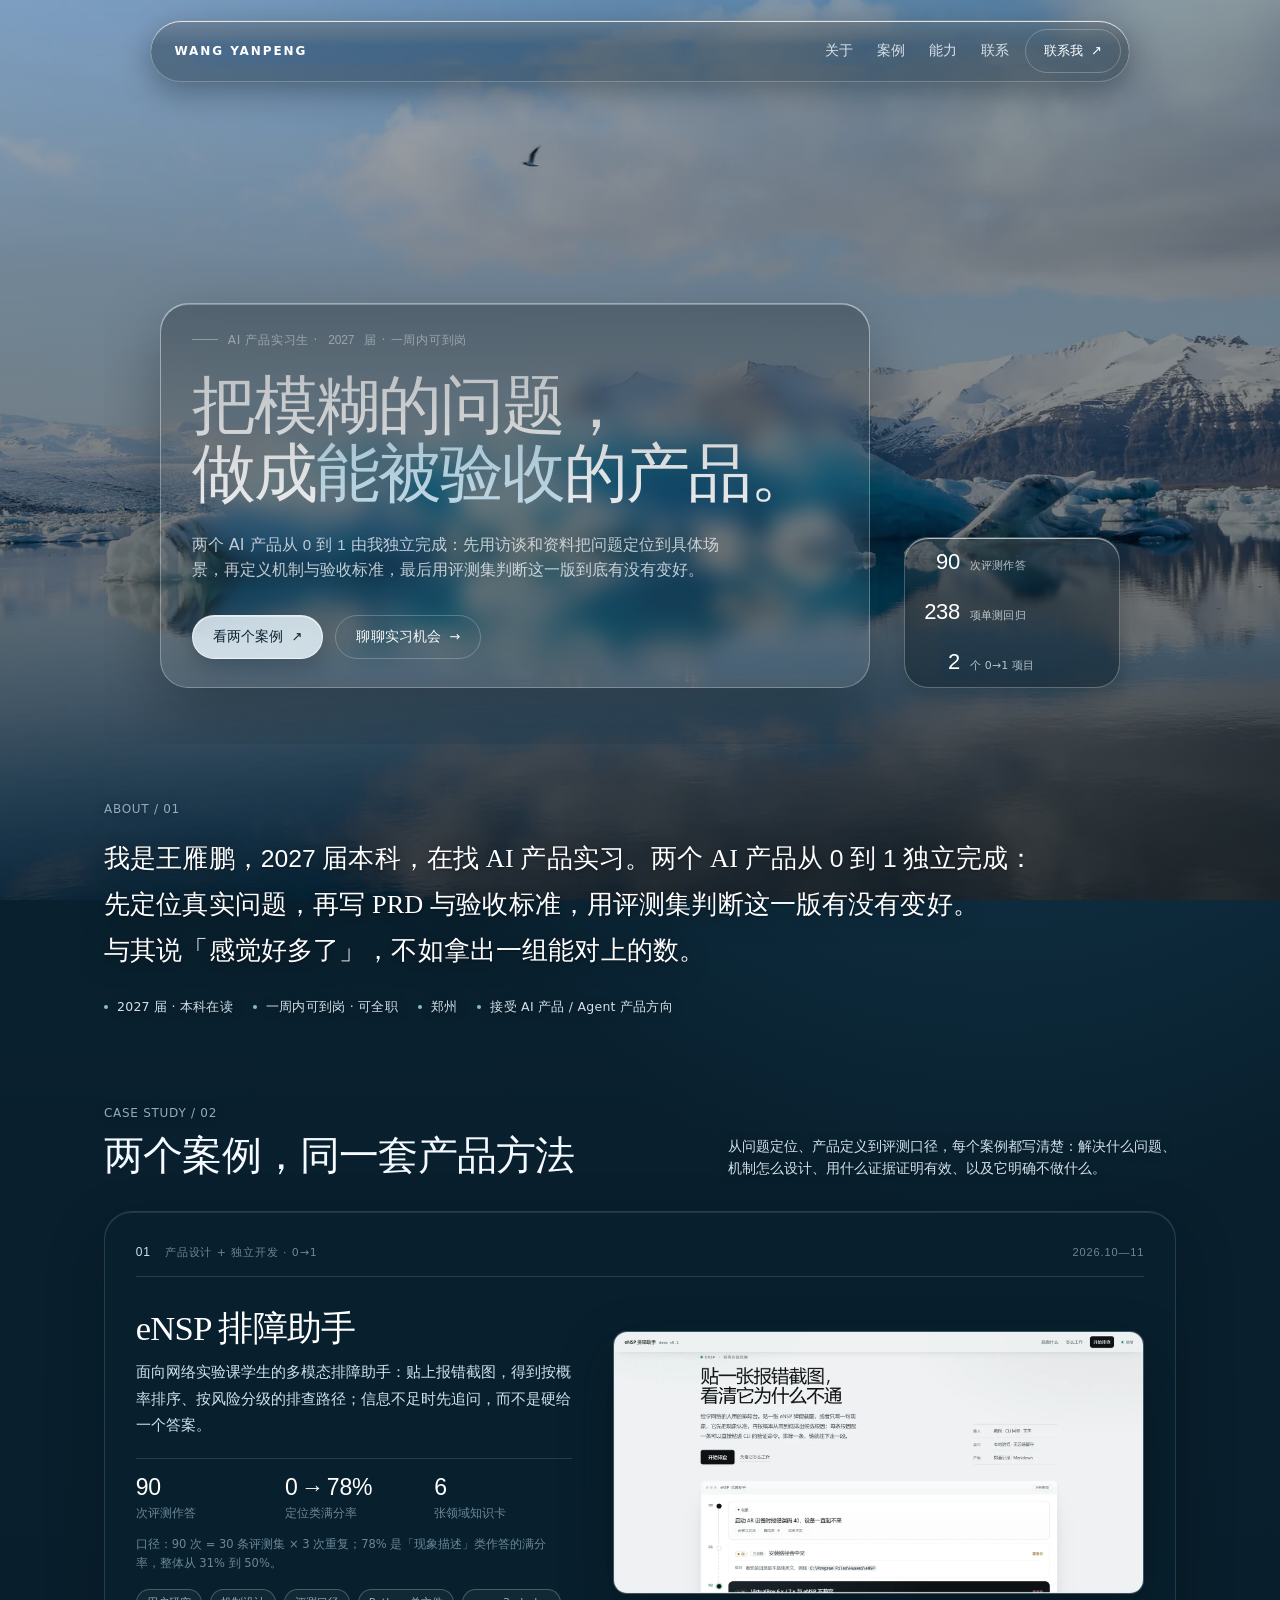
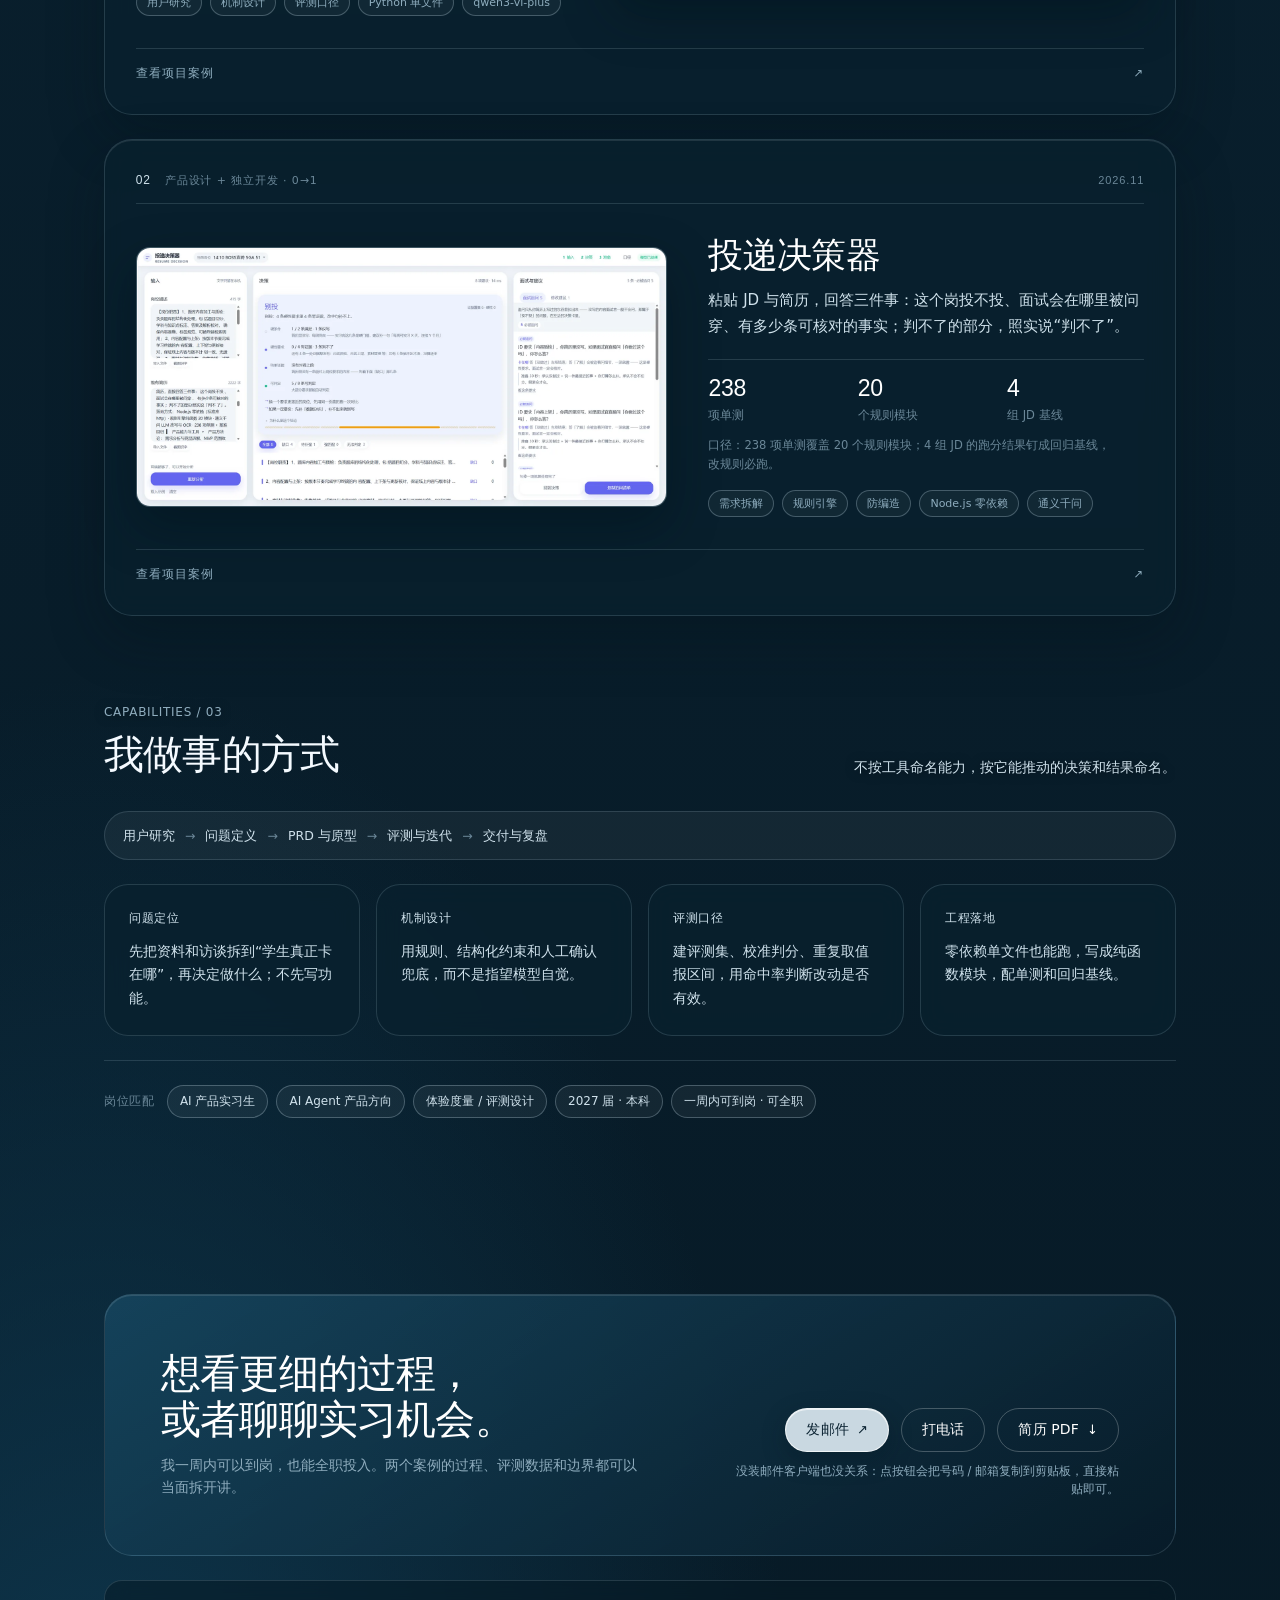
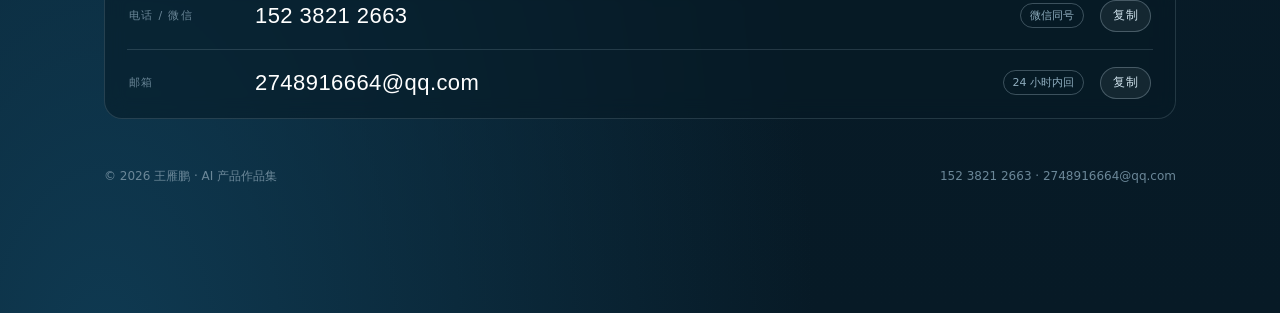
==== commit 1df03dd8: "layout: contact hint under buttons" ====
--- a/index.html
+++ b/index.html
@@ -205,10 +205,12 @@
           <h2 class="heading-lg">想看更细的过程，<br>或者聊聊实习机会。</h2>
           <p>我一周内可以到岗，也能全职投入。两个案例的过程、评测数据和边界都可以当面拆开讲。</p>
         </div>
-        <div class="contact-actions">
-          <a class="btn btn-primary" href="mailto:2748916664@qq.com">发邮件 <span class="arw">↗</span></a>
-          <a class="btn btn-glass" href="tel:15238212663">打电话</a>
-          <a class="btn btn-glass" href="assets/resume.pdf" download="王雁鹏-简历-AI产品实习生.pdf">简历 PDF <span class="arw">↓</span></a>
+        <div class="contact-side">
+          <div class="contact-actions">
+            <a class="btn btn-primary" href="mailto:2748916664@qq.com">发邮件 <span class="arw">↗</span></a>
+            <a class="btn btn-glass" href="tel:15238212663">打电话</a>
+            <a class="btn btn-glass" href="assets/resume.pdf" download="王雁鹏-简历-AI产品实习生.pdf">简历 PDF <span class="arw">↓</span></a>
+          </div>
           <p class="contact-hint">没装邮件客户端也没关系：点按钮会把号码 / 邮箱复制到剪贴板，直接粘贴即可。</p>
         </div>
       </div>
--- a/style.css
+++ b/style.css
@@ -874,4 +874,6 @@
 .toast.is-on{opacity:1; transform:translateY(0)}
 @media (max-width:640px){ .toast{bottom:20px; font-size:12.5px; padding:10px 14px} }
 
-.contact-hint{margin:10px 0 0; font-size:11.5px; line-height:1.6; color:var(--ink-faint); max-width:24em}
+.contact-side{display:flex; flex-direction:column; align-items:flex-end; gap:10px}
+.contact-hint{margin:0; font-size:11.5px; line-height:1.6; color:var(--ink-faint); max-width:26em; text-align:right}
+@media (max-width:760px){ .contact-side{align-items:flex-start} .contact-hint{text-align:left} }
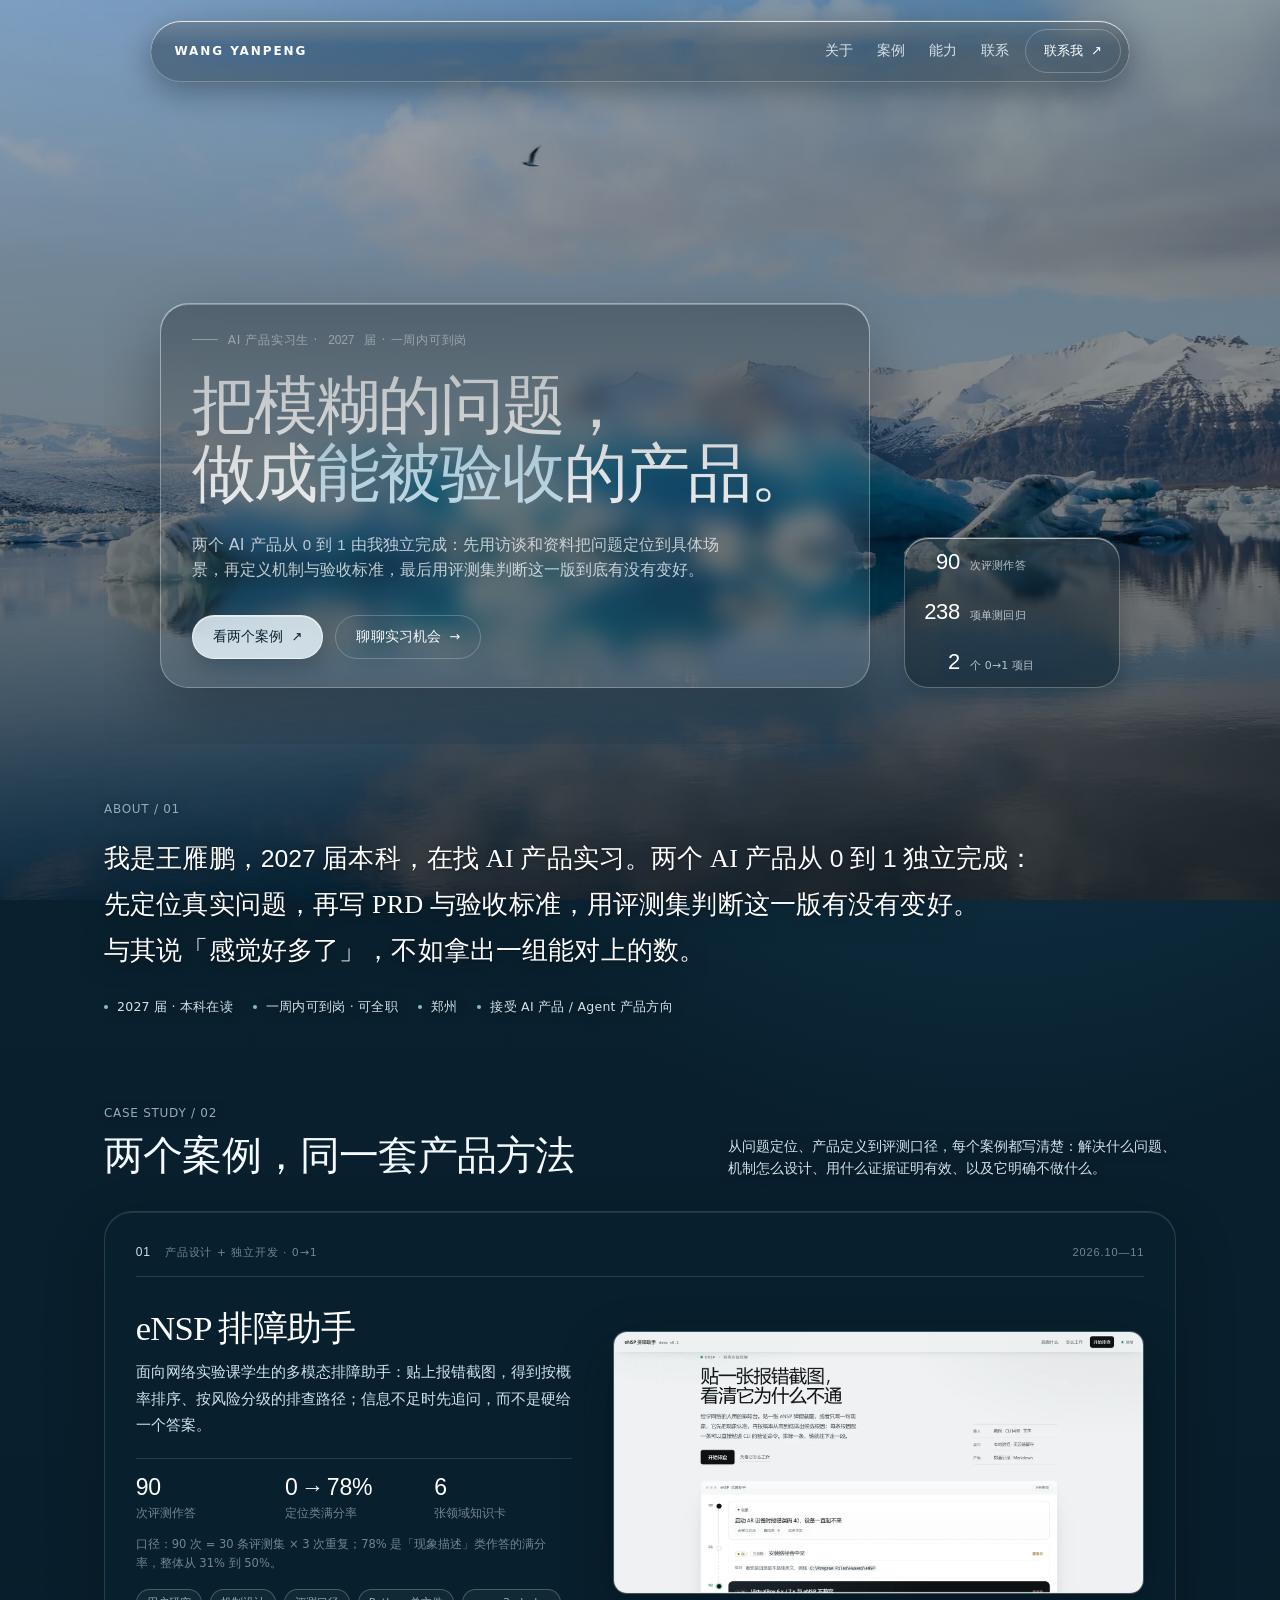
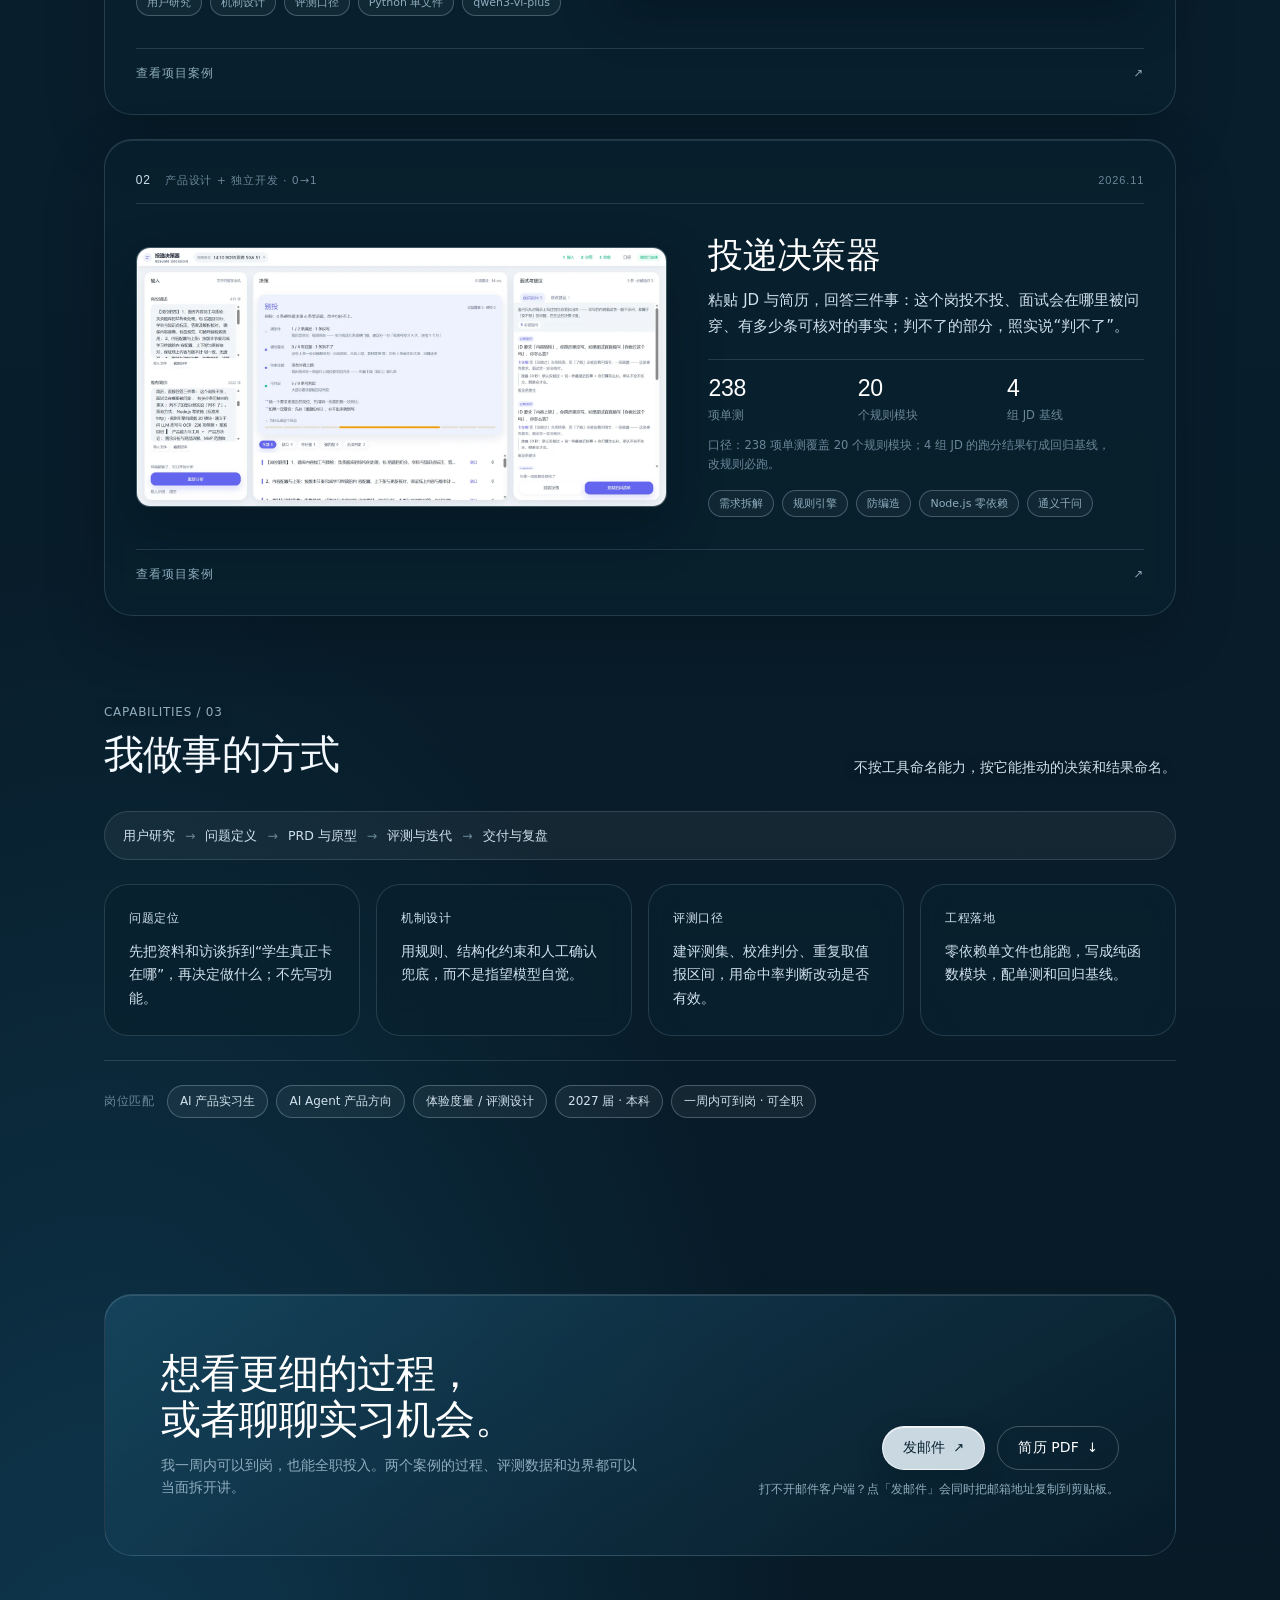
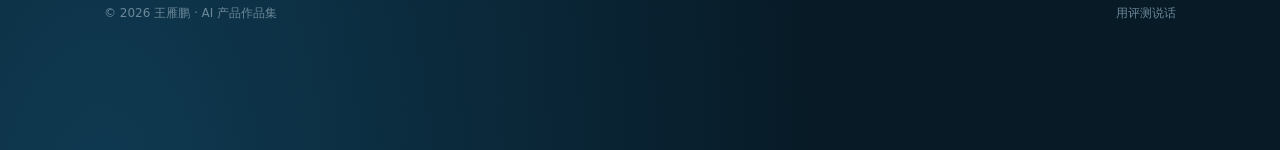
==== commit a6a82403: "remove phone panel and call button; keep email + resume" ====
--- a/index.html
+++ b/index.html
@@ -208,31 +208,15 @@
         <div class="contact-side">
           <div class="contact-actions">
             <a class="btn btn-primary" href="mailto:2748916664@qq.com">发邮件 <span class="arw">↗</span></a>
-            <a class="btn btn-glass" href="tel:15238212663">打电话</a>
             <a class="btn btn-glass" href="assets/resume.pdf" download="王雁鹏-简历-AI产品实习生.pdf">简历 PDF <span class="arw">↓</span></a>
           </div>
-          <p class="contact-hint">没装邮件客户端也没关系：点按钮会把号码 / 邮箱复制到剪贴板，直接粘贴即可。</p>
-        </div>
-      </div>
-
-      <div class="contact-info" aria-label="联系方式">
-        <div class="ci-row">
-          <span class="ci-k">电话 / 微信</span>
-          <a class="ci-v" href="tel:15238212663">152 3821 2663</a>
-          <span class="ci-tag">微信同号</span>
-          <button class="ci-copy" type="button" data-copy="15238212663">复制</button>
-        </div>
-        <div class="ci-row">
-          <span class="ci-k">邮箱</span>
-          <a class="ci-v" href="mailto:2748916664@qq.com">2748916664@qq.com</a>
-          <span class="ci-tag">24 小时内回</span>
-          <button class="ci-copy" type="button" data-copy="2748916664@qq.com">复制</button>
+          <p class="contact-hint">打不开邮件客户端？点「发邮件」会同时把邮箱地址复制到剪贴板。</p>
         </div>
       </div>
 
       <footer>
         <span>© 2026 王雁鹏 · AI 产品作品集</span>
-        <span>152 3821 2663 · 2748916664@qq.com</span>
+        <span>用评测说话</span>
       </footer>
     </div>
   </section>
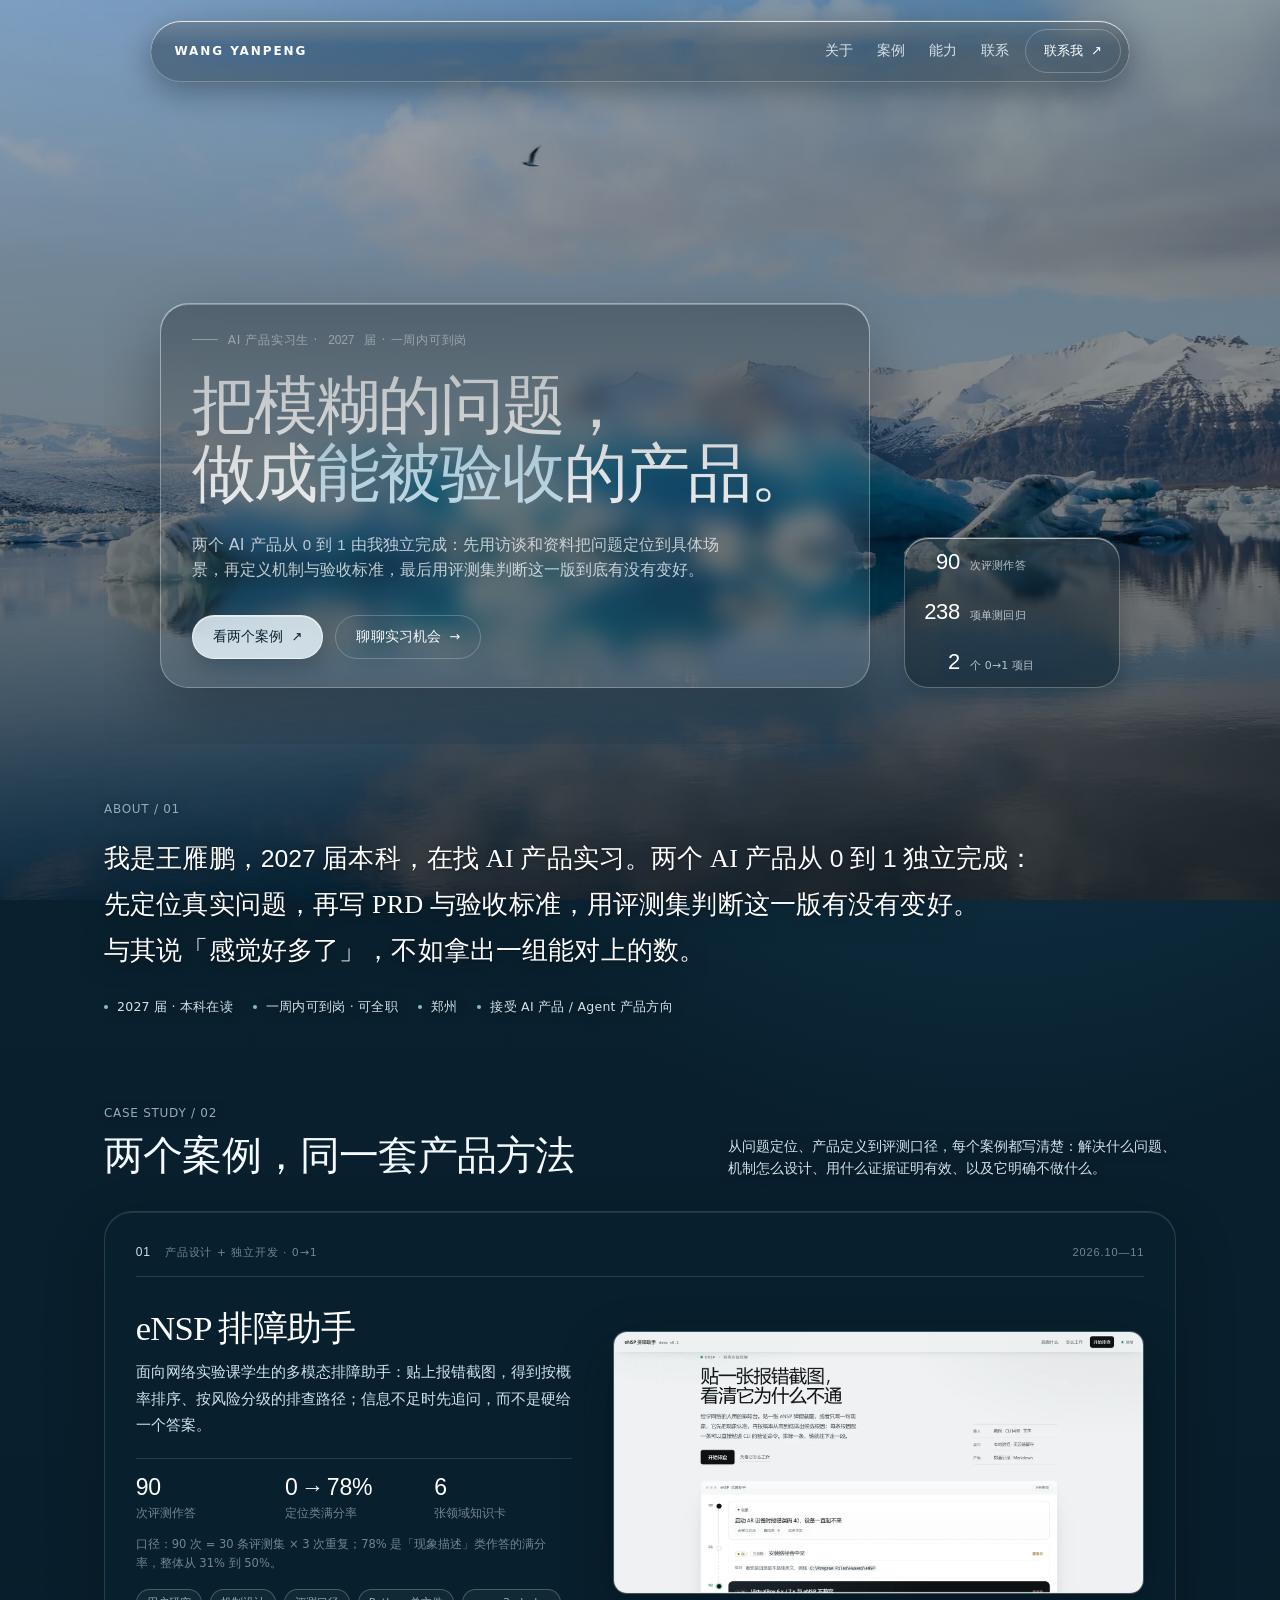
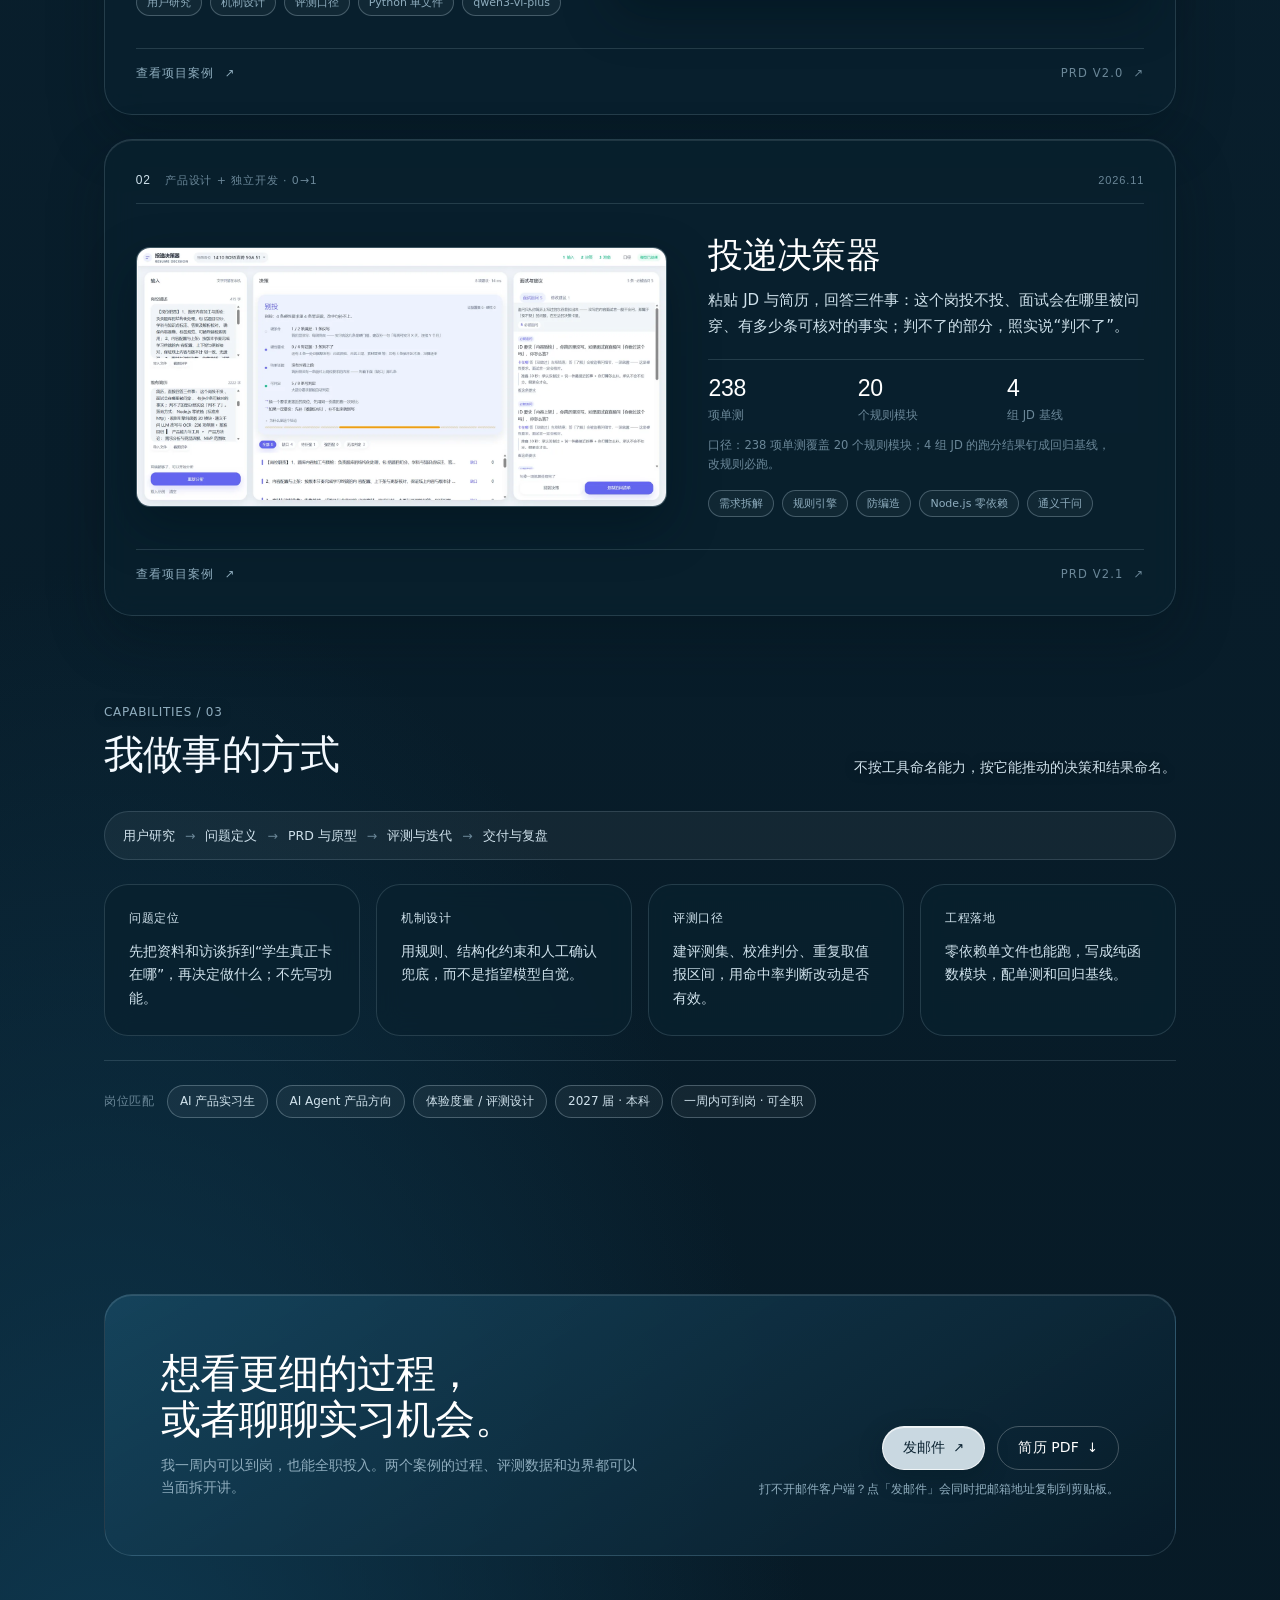
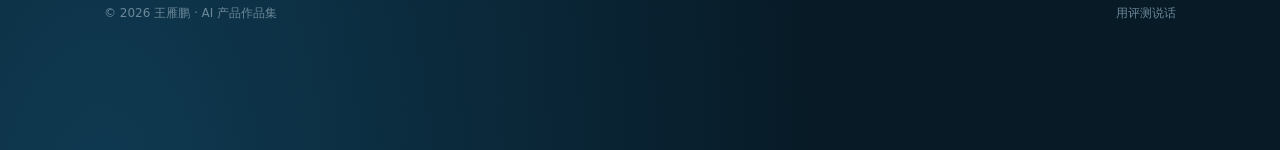
==== commit 8b3cc405: "case cards: direct PRD links, image dimensions" ====
--- a/index.html
+++ b/index.html
@@ -122,10 +122,13 @@
               </ul>
             </div>
             <figure class="case-shot">
-              <img src="assets/shot-ensp-home.webp" alt="eNSP 排障助手界面：贴报错截图后按概率排出的排查路径" loading="lazy" decoding="async">
+              <img src="assets/shot-ensp-home.webp" width="1600" height="789" alt="eNSP 排障助手界面：贴报错截图后按概率排出的排查路径" loading="lazy" decoding="async">
             </figure>
           </div>
-          <a class="case-link" href="project-ensp.html"><span>查看项目案例</span><span class="arw">↗</span></a>
+          <div class="case-links">
+            <a class="case-link" href="project-ensp.html"><span>查看项目案例</span><span class="arw">↗</span></a>
+            <a class="case-link case-link--alt" href="prd-ensp.html"><span>PRD v2.0</span><span class="arw">↗</span></a>
+          </div>
         </article>
 
         <article class="case case--flip">
@@ -149,10 +152,13 @@
               </ul>
             </div>
             <figure class="case-shot">
-              <img src="assets/shot-jd-result.webp" alt="投递决策器界面：判「别投」后的证据覆盖与面试追问" loading="lazy" decoding="async">
+              <img src="assets/shot-jd-result.webp" width="1600" height="780" alt="投递决策器界面：判「别投」后的证据覆盖与面试追问" loading="lazy" decoding="async">
             </figure>
           </div>
-          <a class="case-link" href="project-jd.html"><span>查看项目案例</span><span class="arw">↗</span></a>
+          <div class="case-links">
+            <a class="case-link" href="project-jd.html"><span>查看项目案例</span><span class="arw">↗</span></a>
+            <a class="case-link case-link--alt" href="prd-jd.html"><span>PRD v2.1</span><span class="arw">↗</span></a>
+          </div>
         </article>
       </div>
     </div>
--- a/style.css
+++ b/style.css
@@ -877,3 +877,9 @@
 .contact-side{display:flex; flex-direction:column; align-items:flex-end; gap:10px}
 .contact-hint{margin:0; font-size:11.5px; line-height:1.6; color:var(--ink-faint); max-width:26em; text-align:right}
 @media (max-width:760px){ .contact-side{align-items:flex-start} .contact-hint{text-align:left} }
+/* 案例卡底栏：主链接 + PRD 链接 */
+.case-links{display:flex; align-items:center; justify-content:space-between; gap:var(--sp-16); padding-top:16px; border-top:1px solid var(--line)}
+.case-links .case-link{padding-top:0; border-top:0; flex:none; justify-content:flex-start; gap:10px}
+.case-link--alt{margin-left:auto; flex:none !important; justify-content:flex-end; gap:8px; color:var(--ink-faint)}
+.case-link--alt:hover{color:#fff}
+@media (max-width:640px){ .case-links{flex-direction:column; align-items:stretch; gap:8px} .case-link--alt{justify-content:space-between} }
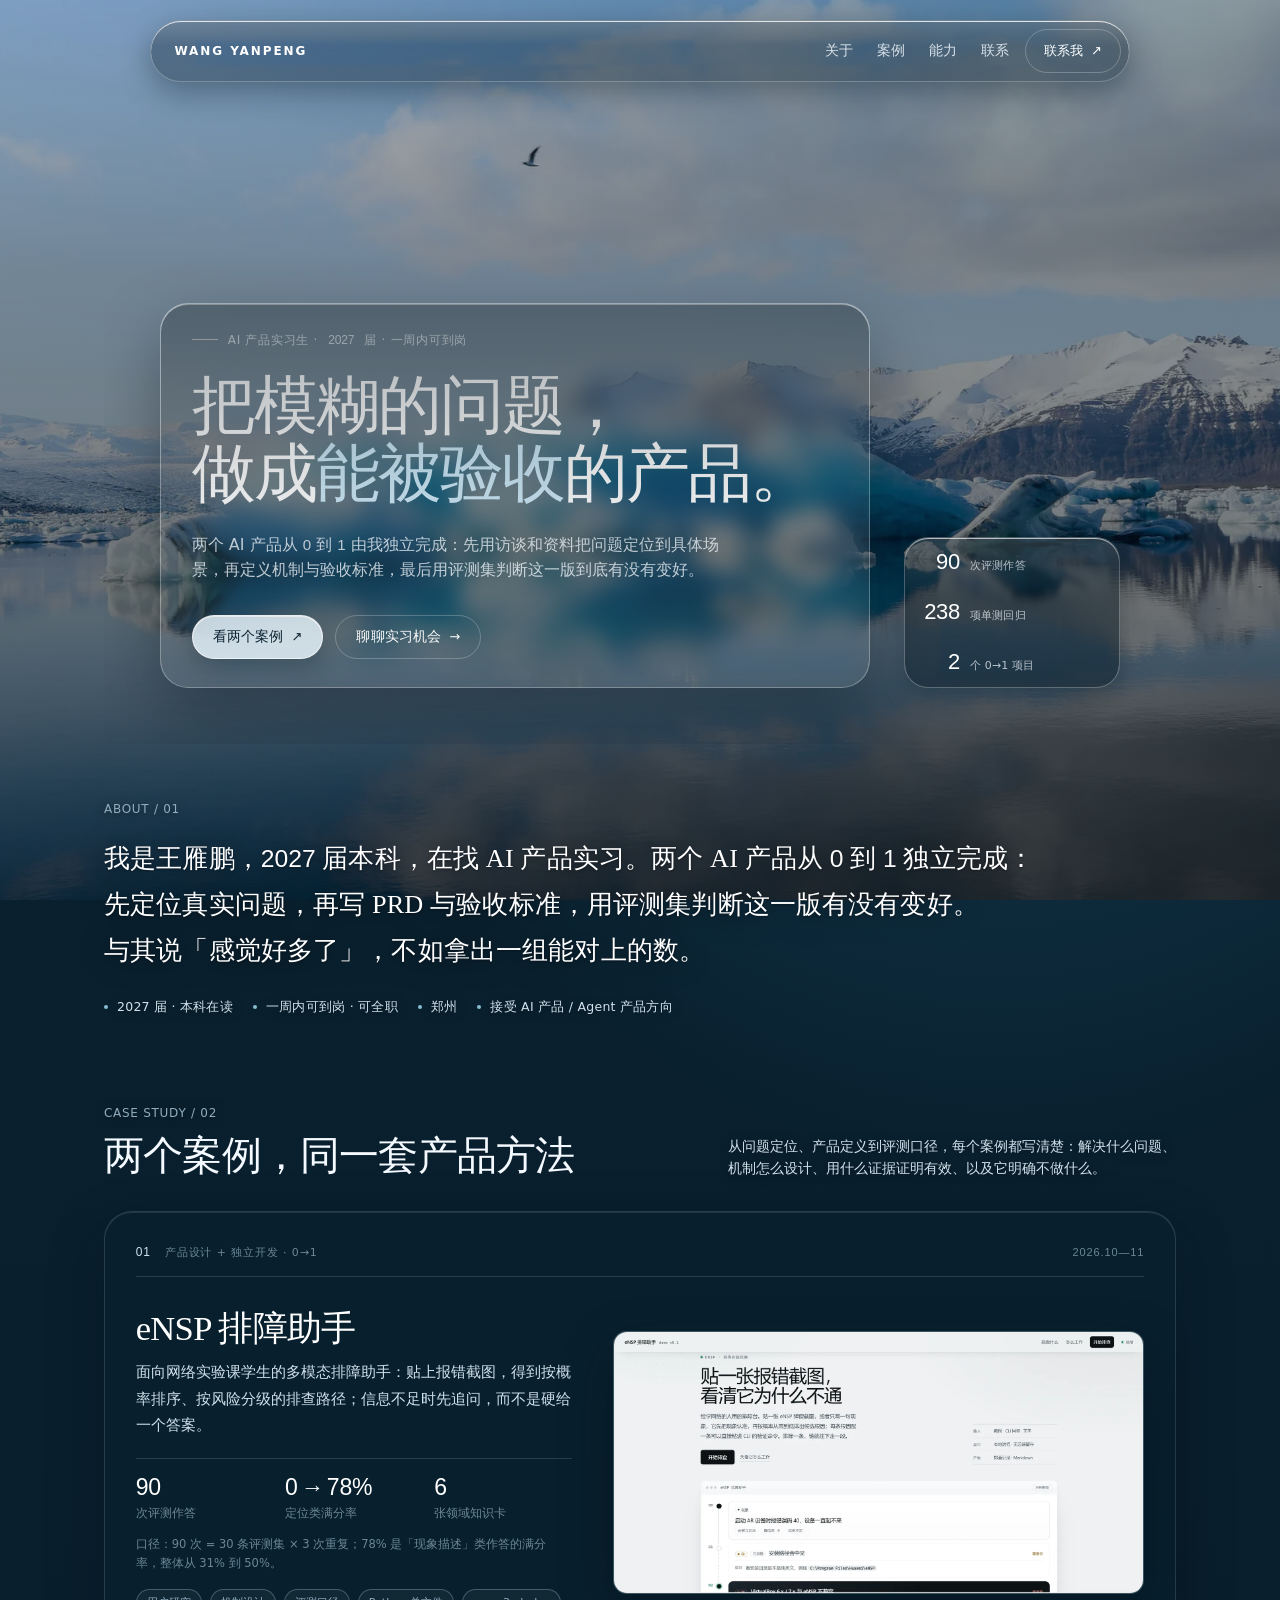
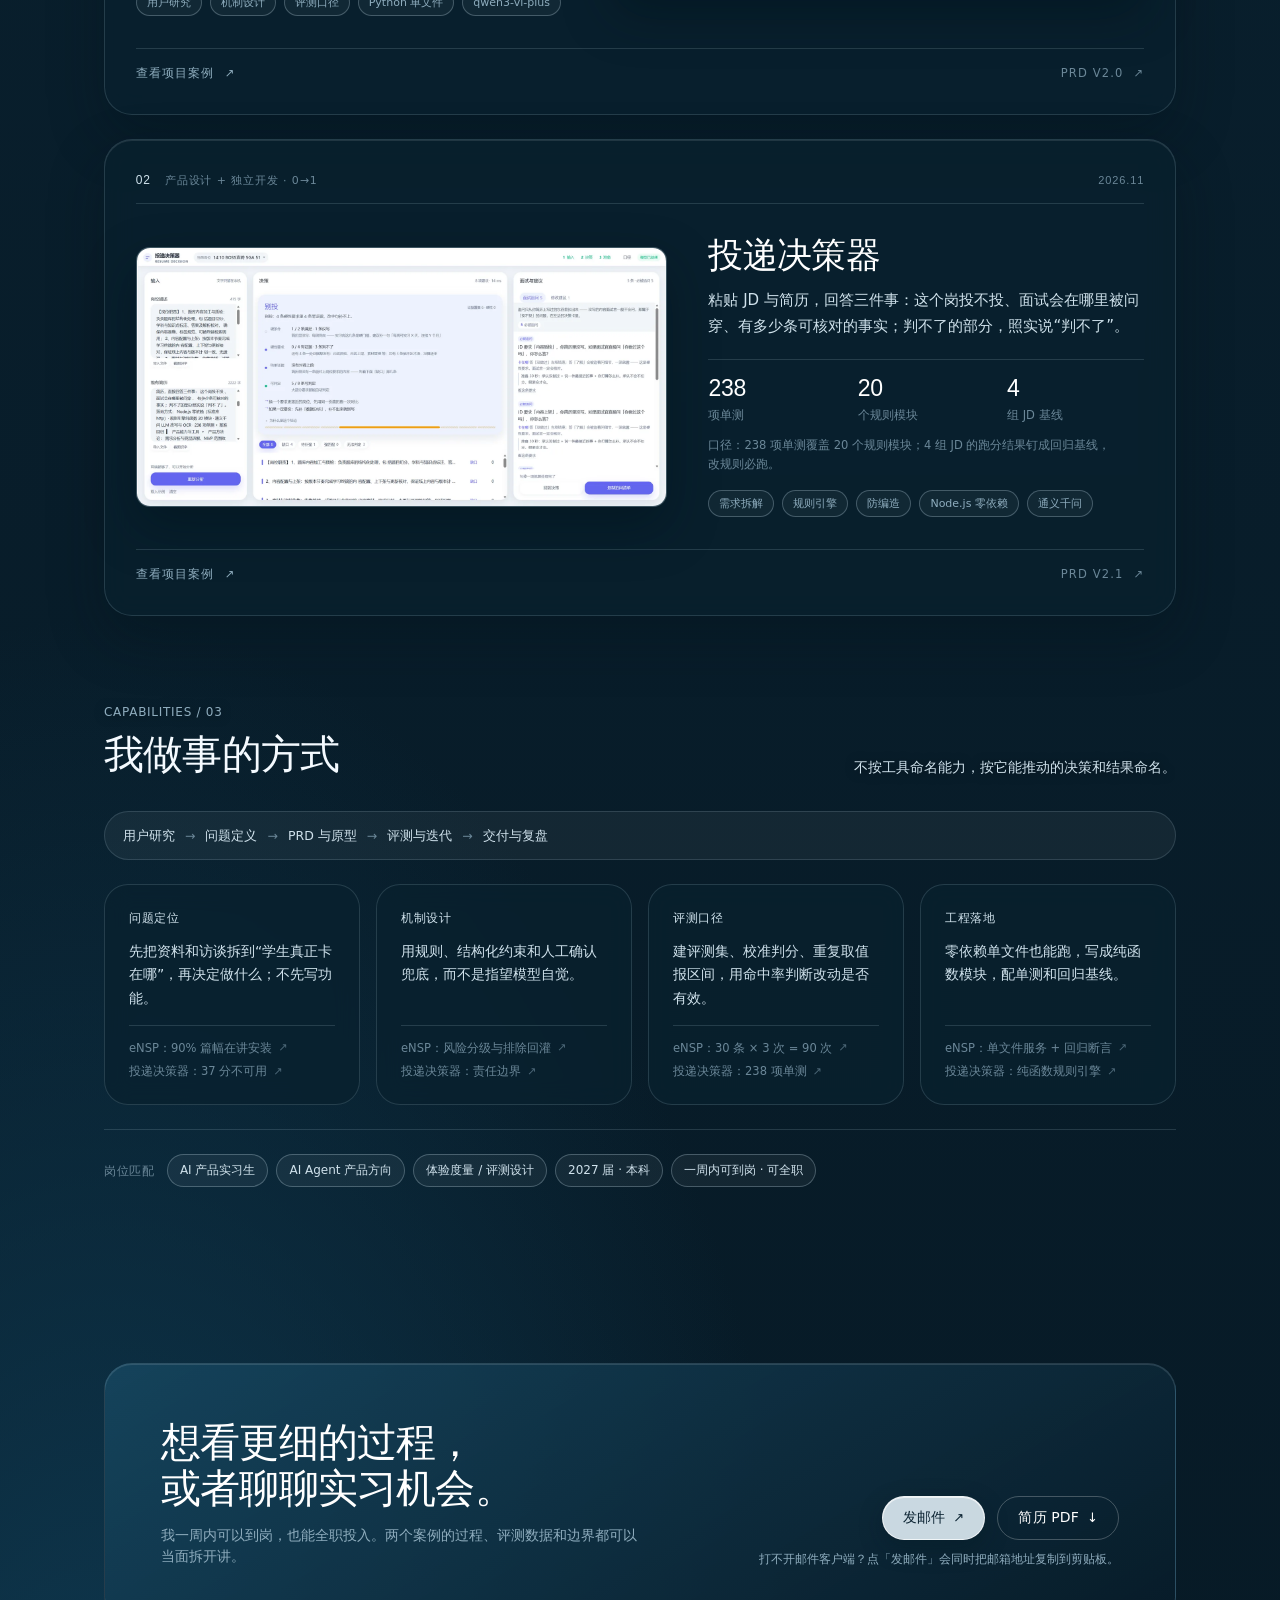
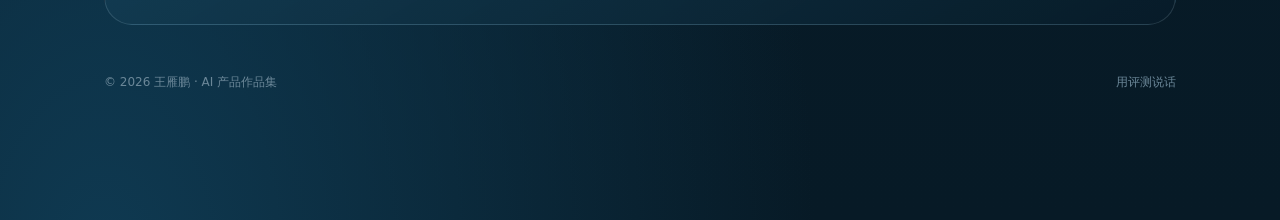
==== commit 74cbb867: "capabilities link to evidence sections; anchors on case pages" ====
--- a/index.html
+++ b/index.html
@@ -184,10 +184,26 @@
       </div>
 
       <div class="cap-grid">
-        <div class="aside-card"><h3>问题定位</h3><p class="muted" style="margin:0">先把资料和访谈拆到“学生真正卡在哪”，再决定做什么；不先写功能。</p></div>
-        <div class="aside-card"><h3>机制设计</h3><p class="muted" style="margin:0">用规则、结构化约束和人工确认兜底，而不是指望模型自觉。</p></div>
-        <div class="aside-card"><h3>评测口径</h3><p class="muted" style="margin:0">建评测集、校准判分、重复取值报区间，用命中率判断改动是否有效。</p></div>
-        <div class="aside-card"><h3>工程落地</h3><p class="muted" style="margin:0">零依赖单文件也能跑，写成纯函数模块，配单测和回归基线。</p></div>
+        <div class="aside-card cap-card">
+          <h3>问题定位</h3>
+          <p class="muted" style="margin:0">先把资料和访谈拆到“学生真正卡在哪”，再决定做什么；不先写功能。</p>
+          <div class="cap-ev"><a href="project-ensp.html#solve">eNSP：90% 篇幅在讲安装<span class="arw">↗</span></a><a href="project-jd.html#solve">投递决策器：37 分不可用<span class="arw">↗</span></a></div>
+        </div>
+        <div class="aside-card cap-card">
+          <h3>机制设计</h3>
+          <p class="muted" style="margin:0">用规则、结构化约束和人工确认兜底，而不是指望模型自觉。</p>
+          <div class="cap-ev"><a href="project-ensp.html#build">eNSP：风险分级与排除回灌<span class="arw">↗</span></a><a href="project-jd.html#build">投递决策器：责任边界<span class="arw">↗</span></a></div>
+        </div>
+        <div class="aside-card cap-card">
+          <h3>评测口径</h3>
+          <p class="muted" style="margin:0">建评测集、校准判分、重复取值报区间，用命中率判断改动是否有效。</p>
+          <div class="cap-ev"><a href="project-ensp.html#eval">eNSP：30 条 × 3 次 = 90 次<span class="arw">↗</span></a><a href="project-jd.html#proof">投递决策器：238 项单测<span class="arw">↗</span></a></div>
+        </div>
+        <div class="aside-card cap-card">
+          <h3>工程落地</h3>
+          <p class="muted" style="margin:0">零依赖单文件也能跑，写成纯函数模块，配单测和回归基线。</p>
+          <div class="cap-ev"><a href="project-ensp.html#build">eNSP：单文件服务 + 回归断言<span class="arw">↗</span></a><a href="project-jd.html#proof">投递决策器：纯函数规则引擎<span class="arw">↗</span></a></div>
+        </div>
       </div>
 
       <div class="role-strip">
--- a/style.css
+++ b/style.css
@@ -633,7 +633,7 @@
 }
 .about-text strong{font-weight:400; color:#cfeaf9}
 
-section[id]{scroll-margin-top:96px}
+section[id],h2[id]{scroll-margin-top:110px}
 
 /* 正文中的阿拉伯数字：与全局数字同字面，避免衬线字体里的旧式/比例数字显得参差 */
 .about-text .num,.hero-lede .num{font-size:.94em; letter-spacing:0}
@@ -882,4 +882,21 @@
 .case-links .case-link{padding-top:0; border-top:0; flex:none; justify-content:flex-start; gap:10px}
 .case-link--alt{margin-left:auto; flex:none !important; justify-content:flex-end; gap:8px; color:var(--ink-faint)}
 .case-link--alt:hover{color:#fff}
-@media (max-width:640px){ .case-links{flex-direction:column; align-items:stretch; gap:8px} .case-link--alt{justify-content:space-between} }+@media (max-width:640px){ .case-links{flex-direction:column; align-items:stretch; gap:8px} .case-link--alt{justify-content:space-between} }
+/* 能力卡：证据回指 */
+.cap-card{display:flex; flex-direction:column}
+.cap-ev{
+  display:flex; flex-direction:column; gap:6px;
+  margin-top:auto; padding-top:14px;
+  border-top:1px solid var(--line);
+}
+.cap-ev a{
+  display:inline-flex; align-items:center; gap:6px;
+  font-size:11.5px; line-height:1.5; color:var(--ink-faint);
+  text-decoration:none; transition:color .2s;
+}
+.cap-ev a:hover{color:var(--glow)}
+.cap-ev a .arw{font-size:11px; opacity:.7; transition:transform .25s}
+.cap-ev a:hover .arw{transform:translate(2px,-2px); opacity:1}
+.cap-ev + .cap-ev{margin-top:0}
+.cap-card p{margin-bottom:14px !important}
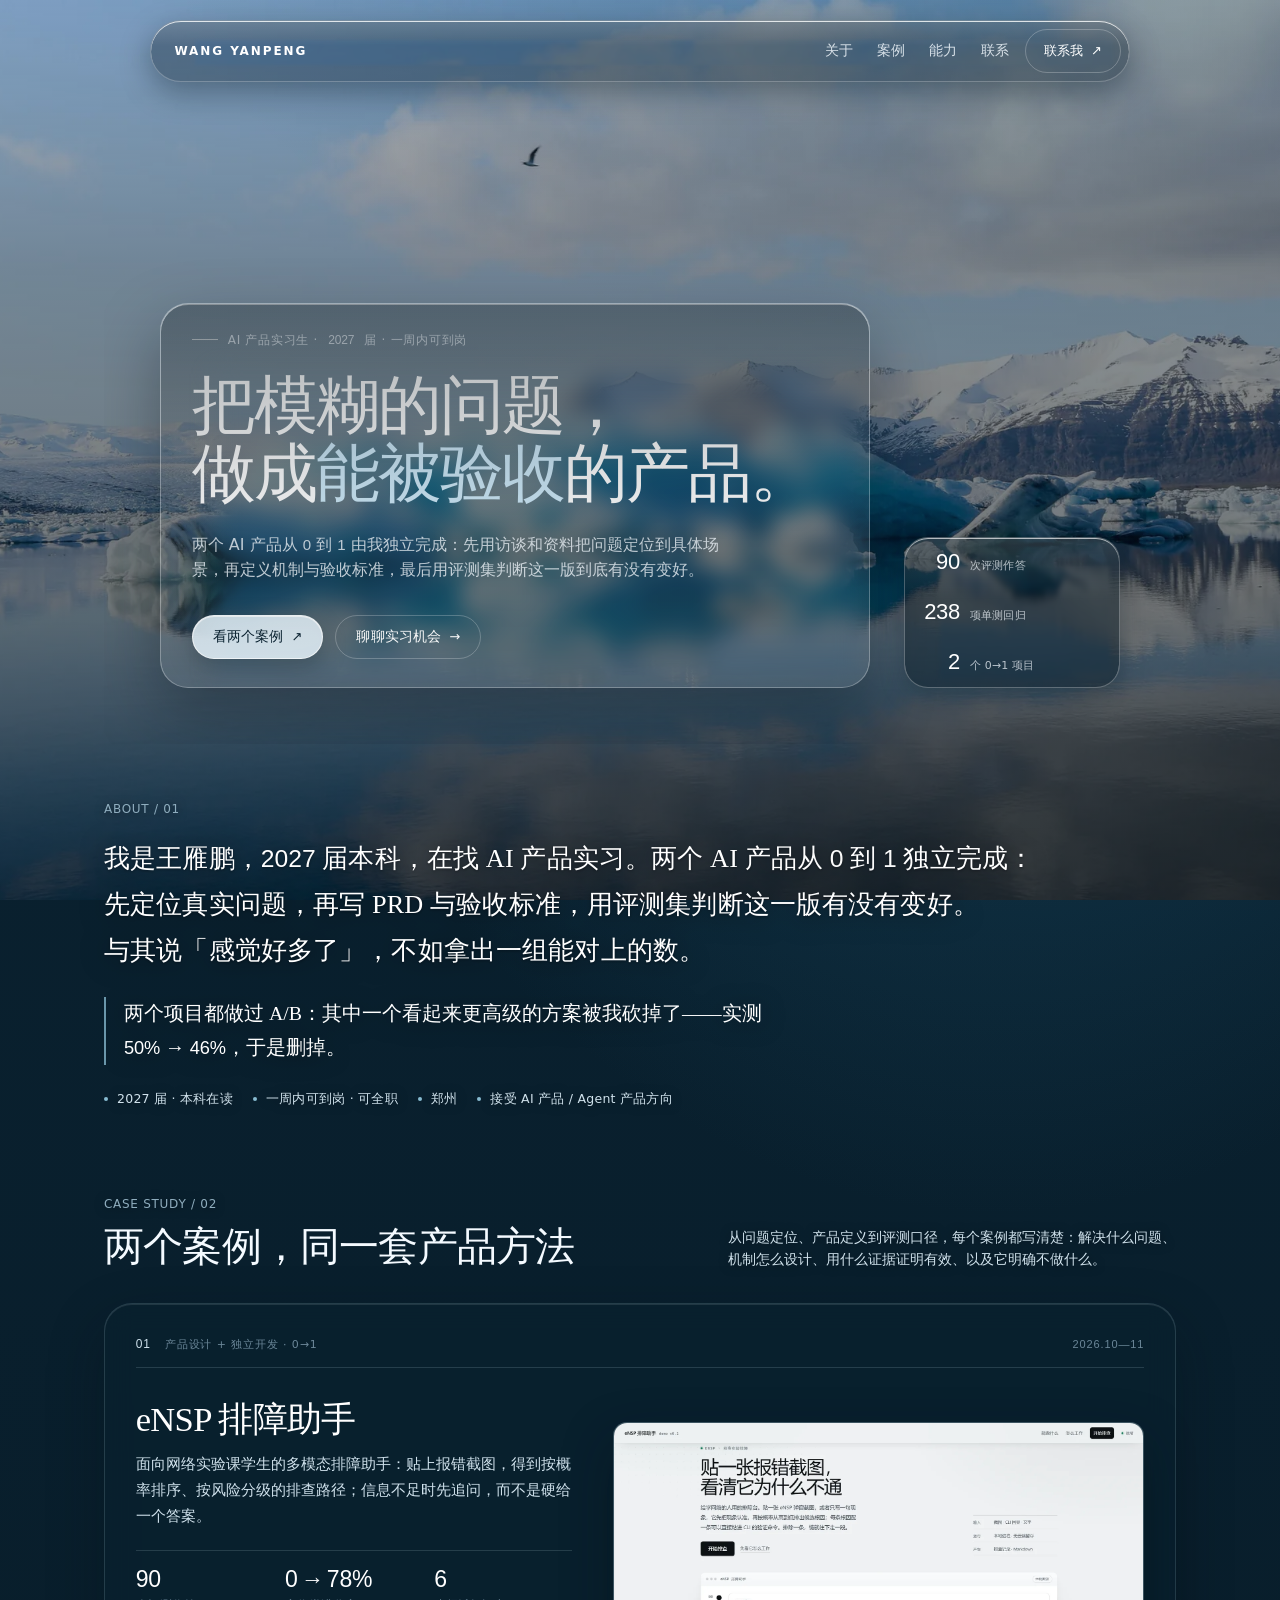
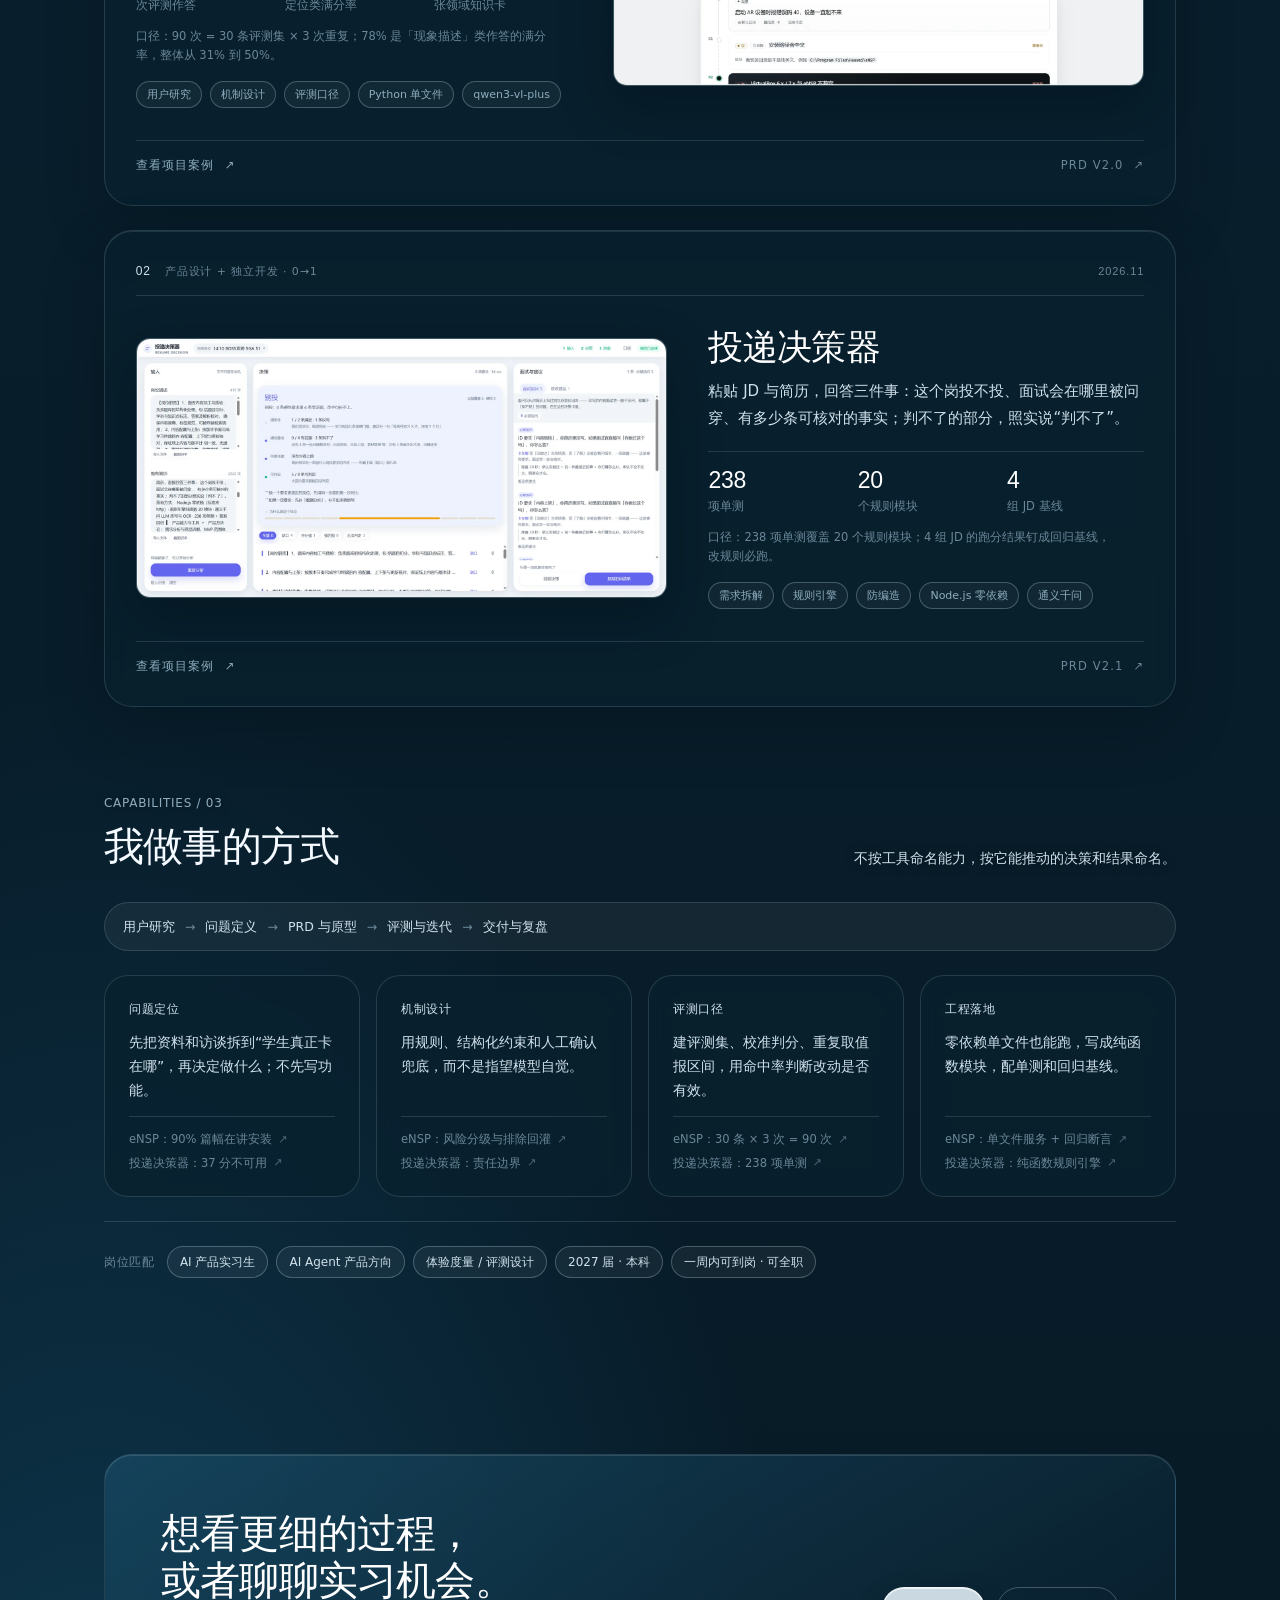
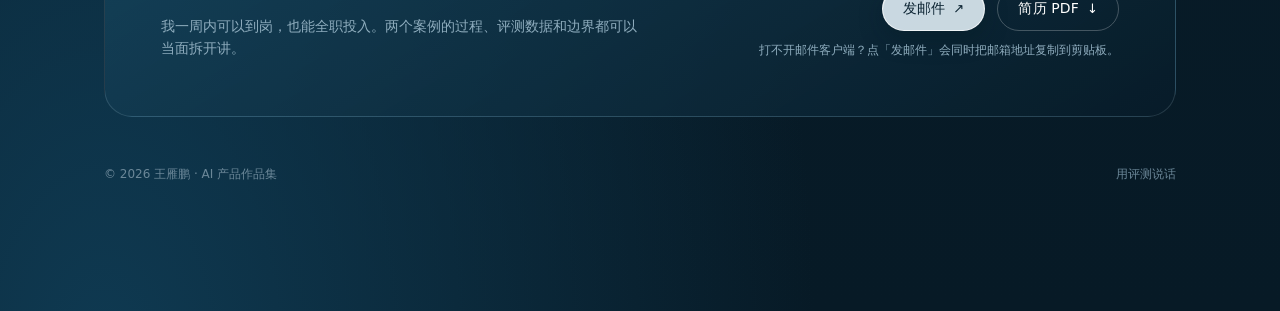
==== commit 9b80a98d: "about: add differentiation line (A/B cut a fancier option)" ====
--- a/index.html
+++ b/index.html
@@ -85,6 +85,7 @@
     <div class="page">
       <span class="label">ABOUT / 01</span>
       <p class="about-text">我是王雁鹏，<span class="num">2027</span> 届本科，在找 AI 产品实习。两个 AI 产品从 <span class="num">0</span> 到 <span class="num">1</span> 独立完成：先定位真实问题，再写 PRD 与验收标准，用评测集判断这一版有没有变好。<span class="nowrap">与其说</span>「感觉好多了」，不如拿出一组能对上的数。</p>
+      <p class="about-claim">两个项目都做过 A/B：其中一个看起来更高级的方案被我砍掉了——实测 <span class="nowrap"><span class="num">50%</span> → <span class="num">46%</span></span>，于是删掉。</p>
       <p class="about-meta"><span>2027 届 · 本科在读</span><span>一周内可到岗 · 可全职</span><span>郑州</span><span>接受 AI 产品 / Agent 产品方向</span></p>
     </div>
   </section>
--- a/style.css
+++ b/style.css
@@ -899,4 +899,13 @@
 .cap-ev a .arw{font-size:11px; opacity:.7; transition:transform .25s}
 .cap-ev a:hover .arw{transform:translate(2px,-2px); opacity:1}
 .cap-ev + .cap-ev{margin-top:0}
-.cap-card p{margin-bottom:14px !important}+.cap-card p{margin-bottom:14px !important}
+/* 关于：差异化一句 */
+.about-claim{
+  margin:var(--sp-24) 0 0; padding-left:18px;
+  border-left:2px solid rgba(159,216,239,.65);
+  font-family:var(--font-display); font-weight:400;
+  font-size:clamp(16px,1.55vw,21px); line-height:1.7; color:#fff;
+  max-width:36em; text-shadow:0 2px 22px rgba(3,16,24,.55);
+}
+.about-claim .num{font-size:.92em}
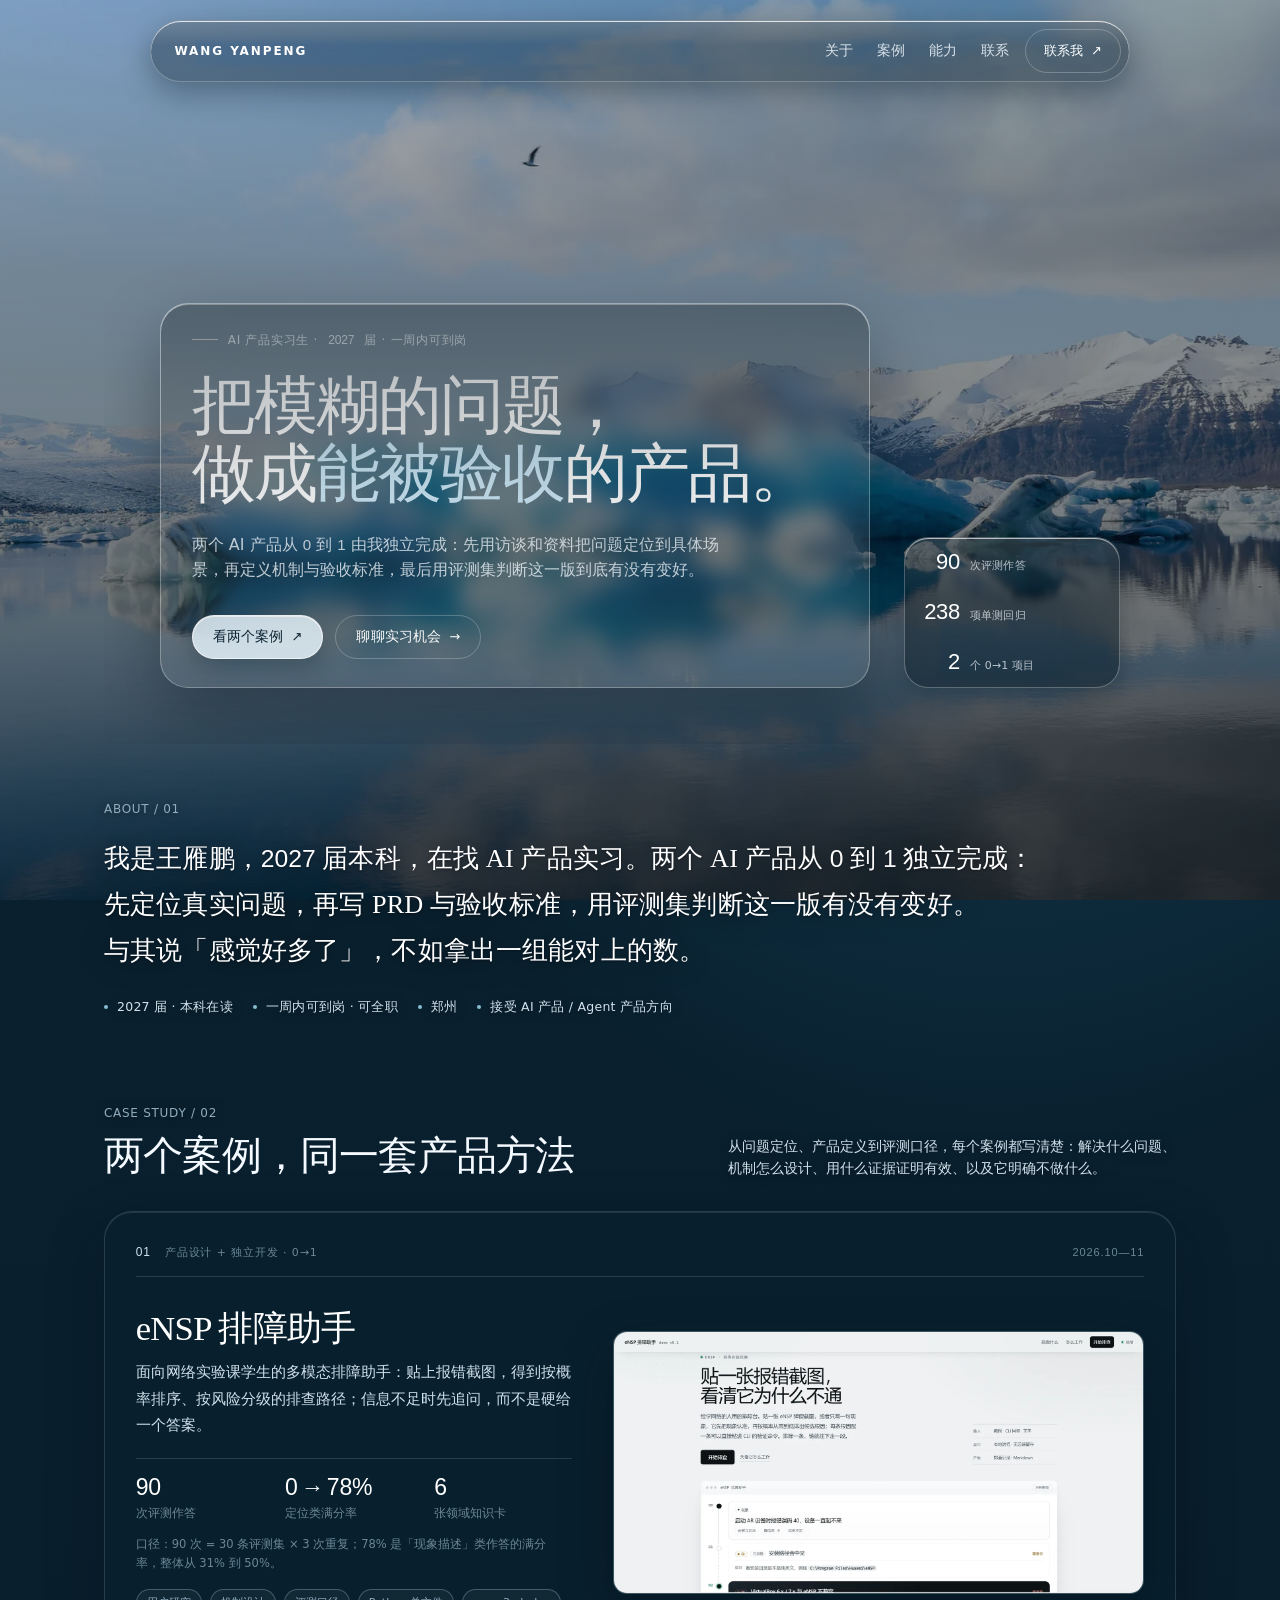
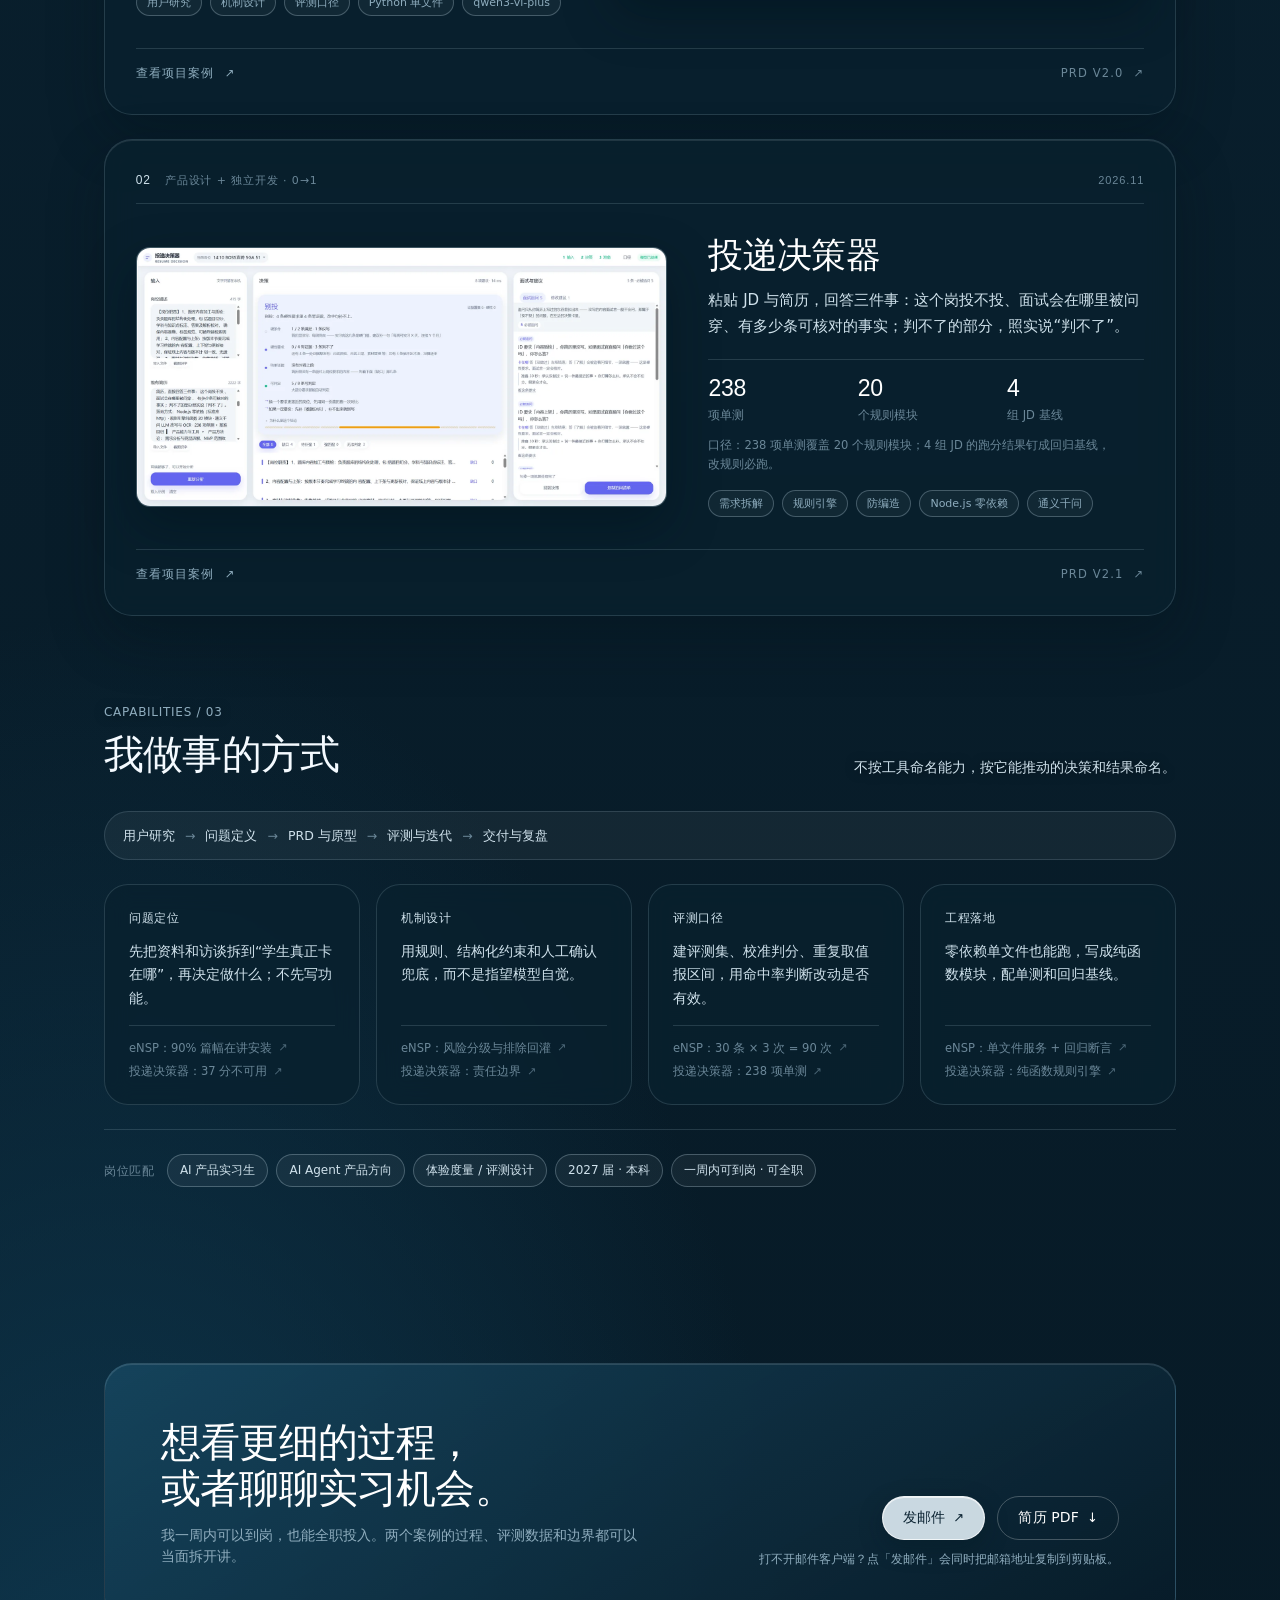
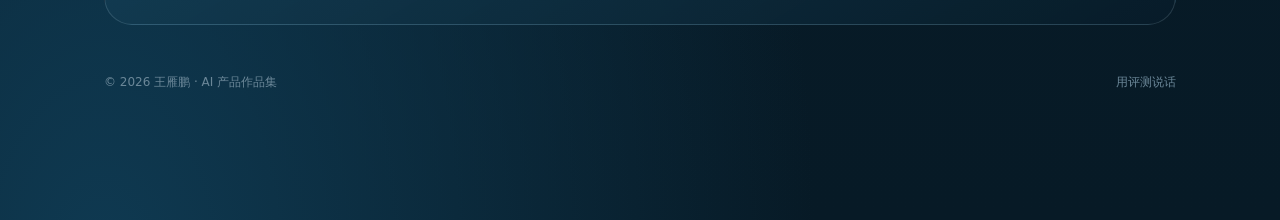
==== commit 7cb50e68: "about: remove differentiation line" ====
--- a/index.html
+++ b/index.html
@@ -85,7 +85,6 @@
     <div class="page">
       <span class="label">ABOUT / 01</span>
       <p class="about-text">我是王雁鹏，<span class="num">2027</span> 届本科，在找 AI 产品实习。两个 AI 产品从 <span class="num">0</span> 到 <span class="num">1</span> 独立完成：先定位真实问题，再写 PRD 与验收标准，用评测集判断这一版有没有变好。<span class="nowrap">与其说</span>「感觉好多了」，不如拿出一组能对上的数。</p>
-      <p class="about-claim">两个项目都做过 A/B：其中一个看起来更高级的方案被我砍掉了——实测 <span class="nowrap"><span class="num">50%</span> → <span class="num">46%</span></span>，于是删掉。</p>
       <p class="about-meta"><span>2027 届 · 本科在读</span><span>一周内可到岗 · 可全职</span><span>郑州</span><span>接受 AI 产品 / Agent 产品方向</span></p>
     </div>
   </section>
--- a/style.css
+++ b/style.css
@@ -900,6 +900,908 @@
 .cap-ev a:hover .arw{transform:translate(2px,-2px); opacity:1}
 .cap-ev + .cap-ev{margin-top:0}
 .cap-card p{margin-bottom:14px !important}
+/* ============================================================
+   液态玻璃 · StyleKit liquid-glass（蓝白版）
+   深蓝底 + 冰白字 + 冰川照片 + 玻璃控件
+   ============================================================ */
+:root{
+  --bg-deep:#061821;
+  --bg:#0a2231;
+  --bg-2:#0e2c3f;
+  --bg-3:#123a50;
+
+  --ink:#f4faff;
+  --ink-soft:#d0e2ec;
+  --ink-dim:#8fadbe;
+  --ink-faint:#6b8798;
+
+  --line:rgba(214,238,250,.14);
+  --line-strong:rgba(214,238,250,.26);
+  --line-glass:rgba(255,255,255,.24);
+  --glint:rgba(255,255,255,.66);
+
+  --surface-clear:rgba(255,255,255,.10);
+  --surface-tinted:rgba(228,242,250,.88);
+  --panel:rgba(9,33,47,.74);
+  --panel-solid:#0e2a3b;
+
+  --focus:#8fd3ee;
+  --glow:#9fd8ef;
+
+  --font-sans:ui-sans-serif,system-ui,-apple-system,BlinkMacSystemFont,"Segoe UI","PingFang SC","Microsoft YaHei",Roboto,sans-serif;
+  --font-display:Georgia,"Songti SC","Noto Serif SC","Times New Roman",serif;
+  --font-num:"Helvetica Neue",Helvetica,Arial,"Segoe UI",system-ui,sans-serif;
+
+  --text-display:64px; --leading-display:1.06; --tracking-display:-.03em;
+  --text-heading-lg:40px; --leading-heading-lg:1.16; --tracking-heading-lg:-.02em;
+  --text-heading:28px; --leading-heading:1.25;
+  --text-subheading:20px; --leading-subheading:1.35;
+  --text-body-lg:16px; --leading-body-lg:1.6;
+  --text-body:14px; --leading-body:1.55;
+  --text-label:12px; --leading-label:1.35; --tracking-label:.06em;
+
+  --sp-4:4px; --sp-8:8px; --sp-12:12px; --sp-16:16px; --sp-24:24px;
+  --sp-32:32px; --sp-48:48px; --sp-64:64px; --sp-88:88px;
+
+  --radius-card:24px; --radius-sheet:28px; --radius-pill:999px;
+  --page-max:1120px;
+
+  --elev-control:0 8px 24px rgba(4,20,30,.28), inset 0 1px 0 var(--glint);
+  --elev-panel:0 16px 40px rgba(4,20,30,.32), inset 0 1px 0 rgba(255,255,255,.16);
+}
+
+/* 全站固定背景：同一张冰山照片，内容浮在它上面 */
+.bg{
+  position:fixed; inset:0; z-index:-2; pointer-events:none;
+  background:#071a26 url("assets/scene-glacier.webp") center 42% / cover no-repeat;
+}
+.bg::after{
+  content:""; position:absolute; inset:0;
+  background:
+    linear-gradient(180deg, rgba(5,18,27,.24) 0%, rgba(5,18,27,.46) 30%, rgba(4,14,22,.68) 100%),
+    radial-gradient(110% 70% at 82% -4%, rgba(38,104,134,.34), rgba(38,104,134,0) 62%);
+}
+
+*,*::before,*::after{box-sizing:border-box}
+html{-webkit-text-size-adjust:100%}
+body{
+  margin:0; overflow-x:clip; color:var(--ink); font-family:var(--font-sans);
+  font-size:var(--text-body); line-height:var(--leading-body);
+  background:
+    radial-gradient(120% 70% at 78% -6%, #1d5470 0%, rgba(29,84,112,0) 58%),
+    radial-gradient(90% 60% at 8% 102%, #0f3a52 0%, rgba(15,58,82,0) 62%),
+    linear-gradient(180deg,#0a2231 0%, #071a26 100%);
+  -webkit-font-smoothing:antialiased;
+}
+a{color:inherit;text-decoration:none}
+img,svg{display:block;max-width:100%}
+::selection{background:rgba(159,216,239,.35);color:#fff}
+
+.page{width:100%;max-width:var(--page-max);margin:0 auto;padding:0 var(--sp-24)}
+.visually-hidden{position:absolute;width:1px;height:1px;overflow:hidden;clip:rect(0 0 0 0);white-space:nowrap}
+
+/* ---------- 文字层级 ---------- */
+.display{
+  font-family:var(--font-display);
+  font-size:clamp(38px,6vw,var(--text-display));
+  line-height:var(--leading-display);
+  letter-spacing:var(--tracking-display);
+  font-weight:400; margin:0;
+}
+.heading-lg{
+  font-family:var(--font-display);
+  font-size:clamp(28px,3.4vw,var(--text-heading-lg));
+  line-height:var(--leading-heading-lg); letter-spacing:var(--tracking-heading-lg);
+  font-weight:400; margin:0;
+}
+.heading{font-size:var(--text-heading);line-height:var(--leading-heading);font-weight:600;margin:0}
+.subheading{font-size:var(--text-subheading);line-height:var(--leading-subheading);font-weight:500;margin:0}
+.body-lg{font-size:var(--text-body-lg);line-height:var(--leading-body-lg)}
+.label{font-size:var(--text-label);line-height:var(--leading-label);letter-spacing:var(--tracking-label);font-weight:500;text-transform:uppercase}
+.muted{color:var(--ink-dim)}
+
+/* 所有数字：等宽（tabular）+ 等高（lining），避免 Georgia 的旧式数字高低不齐 */
+.num,.hero-facts b,.project-stats b,.evidence b,.aside-card .big{
+  font-family:var(--font-num);
+  font-variant-numeric:lining-nums tabular-nums;
+  font-feature-settings:"tnum" 1,"lnum" 1;
+  letter-spacing:-.01em;
+}
+.num-arrow{font-size:1em; padding:0 .14em; opacity:.95; display:inline-block; white-space:nowrap; color:inherit; margin:0; line-height:inherit}
+.measure{max-width:34em}
+
+/* ---------- 玻璃 ---------- */
+.glass{
+  position:relative; isolation:isolate;
+  background:var(--surface-clear);
+  border:1px solid var(--line-glass);
+  box-shadow:var(--elev-control);
+  color:#fff;
+  -webkit-backdrop-filter:saturate(1.25) blur(3px);
+  backdrop-filter:saturate(1.25) blur(3px);
+}
+.glass::after{
+  content:""; position:absolute; inset:0; border-radius:inherit; pointer-events:none;
+  background:linear-gradient(180deg,rgba(255,255,255,.20),rgba(255,255,255,0) 42%);
+  opacity:.75; z-index:-1;
+}
+@supports (backdrop-filter:url(#lensBtn)){
+  .glass--refract{
+    -webkit-backdrop-filter:url(#lensBtn) saturate(1.3) blur(1.5px);
+    backdrop-filter:url(#lensBtn) saturate(1.3) blur(1.5px);
+  }
+  .glass-nav{
+    -webkit-backdrop-filter:url(#lensNav) saturate(1.3) blur(1.5px);
+    backdrop-filter:url(#lensNav) saturate(1.3) blur(1.5px);
+  }
+  .glass-square{
+    -webkit-backdrop-filter:url(#lensSquare) saturate(1.25) blur(2px);
+    backdrop-filter:url(#lensSquare) saturate(1.25) blur(2px);
+  }
+}
+.glass--tinted{
+  background:var(--surface-tinted); color:#0a2231;
+  border-color:rgba(255,255,255,.7);
+  -webkit-backdrop-filter:blur(10px) saturate(1.15);
+  backdrop-filter:blur(10px) saturate(1.15);
+}
+.glass--tinted::after{background:linear-gradient(180deg,rgba(255,255,255,.55),rgba(255,255,255,0) 55%);opacity:.6}
+
+/* 照片场景：照片 + 蓝调压暗 */
+.scene{
+  position:relative; overflow:hidden; border-radius:var(--radius-sheet);
+  background:linear-gradient(160deg,#1c4f68,#0d2b3c);
+  box-shadow:0 30px 70px rgba(3,16,24,.45);
+}
+.scene--photo{background:#0d2b3c}
+.detail-hero .scene-photo{object-position:50% 52%; filter:grayscale(.3) saturate(.95) brightness(.97) contrast(1.02)}
+.scene--photo > .label,.scene--photo > h1,.scene--photo > .lede,.scene--photo > .detail-meta{position:relative; z-index:2}
+.scene-photo{position:absolute;inset:0;width:100%;height:100%;object-fit:cover;object-position:50% 46%;z-index:0}
+.scene-scrim{
+  position:absolute; inset:0; z-index:1; pointer-events:none;
+  background:
+    linear-gradient(102deg, rgba(6,26,38,.86) 0%, rgba(6,26,38,.58) 34%, rgba(8,34,48,.22) 58%, rgba(8,34,48,.05) 76%),
+    linear-gradient(0deg, rgba(6,22,32,.72) 0%, rgba(6,22,32,.20) 28%, rgba(6,22,32,0) 56%),
+    linear-gradient(180deg, rgba(6,22,32,.78) 0%, rgba(6,22,32,.32) 22%, rgba(6,22,32,0) 42%);
+}
+.scene > svg.contours{position:absolute;inset:0;width:100%;height:100%;opacity:.8}
+.scene > .grain{
+  position:absolute; inset:0; z-index:1; opacity:.18; mix-blend-mode:overlay; pointer-events:none;
+  background-image:url("data:image/svg+xml;utf8,<svg xmlns='http://www.w3.org/2000/svg' width='160' height='160'><filter id='n'><feTurbulence type='fractalNoise' baseFrequency='.9' numOctaves='3'/><feColorMatrix type='saturate' values='0'/></filter><rect width='160' height='160' filter='url(%23n)' opacity='.45'/></svg>");
+}
+.scene > .grid{
+  position:absolute; inset:0; opacity:.3;
+  background-image:
+    linear-gradient(to right, rgba(255,255,255,.10) 1px, transparent 1px),
+    linear-gradient(to bottom, rgba(255,255,255,.10) 1px, transparent 1px);
+  background-size:64px 64px;
+  mask-image:radial-gradient(120% 90% at 60% 40%, #000 20%, rgba(0,0,0,.35) 70%, transparent 100%);
+  -webkit-mask-image:radial-gradient(120% 90% at 60% 40%, #000 20%, rgba(0,0,0,.35) 70%, transparent 100%);
+}
+.hero .scene-scrim{background:radial-gradient(135% 120% at 16% 76%, rgba(5,20,30,.90) 0%, rgba(5,20,30,.66) 36%, rgba(5,20,30,.22) 64%, rgba(5,20,30,0) 82%)}
+.glass--onphoto{background:rgba(5,22,33,.46); border-color:rgba(255,255,255,.28)}
+
+/* ---------- 顶部胶囊导航 ---------- */
+.topbar{position:fixed; top:20px; left:50%; translate:-50% 0; z-index:40; width:min(100% - 32px,980px); pointer-events:none}
+.topbar-inner{
+  pointer-events:auto;
+  display:flex; align-items:center; gap:var(--sp-16);
+  padding:8px 8px 8px 24px; min-height:60px;
+  border-radius:var(--radius-pill);
+  transition:background-color 300ms, box-shadow 300ms;
+}
+.brand{font-size:12px; letter-spacing:.16em; text-transform:uppercase; font-weight:600; white-space:nowrap}
+.topbar nav{display:flex; gap:var(--sp-24); margin-left:auto}
+.topbar nav a{font-size:var(--text-body); color:rgba(244,250,255,.84); position:relative; padding:6px 0; transition:color 200ms}
+.topbar nav a::after{
+  content:""; position:absolute; left:0; right:0; bottom:1px; height:1px; background:currentColor;
+  transform:scaleX(0); transform-origin:left; transition:transform 300ms cubic-bezier(.2,.8,.2,1);
+}
+.topbar nav a:hover{color:#fff}
+.topbar nav a:hover::after{transform:scaleX(1)}
+.topbar .btn{min-height:44px; padding:0 18px; font-size:13px}
+.topbar{color:#fff}
+.topbar .topbar-inner{background:rgba(6,24,36,.34); border-color:var(--line-glass); box-shadow:0 10px 30px rgba(3,16,24,.35), inset 0 1px 0 rgba(255,255,255,.8)}
+.topbar.is-solid{color:var(--ink)}
+.topbar.is-solid .topbar-inner{
+  background:rgba(10,34,49,.72); border-color:rgba(255,255,255,.22);
+  box-shadow:0 10px 30px rgba(3,16,24,.42), inset 0 1px 0 rgba(255,255,255,.28);
+}
+.topbar.is-solid nav a{color:var(--ink-soft)}
+.topbar.is-solid nav a:hover{color:#fff}
+
+.cap-grid{display:grid; grid-template-columns:repeat(4,minmax(0,1fr)); gap:16px}
+
+/* ---------- 首屏 ---------- */
+.hero{position:relative; padding:24px 0 0}
+.hero::before{
+  content:"; position:absolute; inset:0; pointer-events:none; z-index:0;
+  background:linear-gradient(100deg, rgba(4,16,24,.66) 0%, rgba(4,16,24,.5) 30%, rgba(4,16,24,.26) 52%, rgba(4,16,24,.08) 72%, rgba(4,16,24,0) 86%);
+  -webkit-mask-image:linear-gradient(180deg, #000 0%, #000 62%, rgba(0,0,0,.45) 86%, transparent 100%);
+  mask-image:linear-gradient(180deg, #000 0%, #000 62%, rgba(0,0,0,.45) 86%, transparent 100%);
+}
+.hero > .page{position:relative; z-index:1}
+.hero .scene{
+  background:transparent; box-shadow:none; border-radius:0;
+  min-height:min(720px,88svh); display:flex; flex-direction:column; justify-content:flex-end;
+  padding:clamp(28px,5vw,56px);
+}
+.hero-copy{position:relative; z-index:2; min-width:0; max-width:min(740px, calc(100% - 250px)); color:#fff; text-shadow:0 1px 18px rgba(2,10,16,.5), 0 1px 2px rgba(2,10,16,.35)}
+
+/* 首屏文案玻璃面板：内容保持清晰，背景在边缘轻微弯折 */
+.glass-panel{
+  padding:clamp(20px,2.2vw,32px) clamp(20px,2.4vw,34px);
+  border-radius:28px;
+  background:rgba(255,255,255,.08);
+  border:1px solid rgba(255,255,255,.28);
+  box-shadow:0 26px 64px rgba(3,16,24,.34), inset 0 1px 0 rgba(255,255,255,.62);
+  -webkit-backdrop-filter:saturate(1.3) blur(16px);
+  backdrop-filter:saturate(1.3) blur(16px);
+  text-shadow:none;
+}
+@supports (backdrop-filter:url(#lensPanel)){
+  .glass-panel{
+    -webkit-backdrop-filter:url(#lensPanel) saturate(1.3) blur(11px);
+    backdrop-filter:url(#lensPanel) saturate(1.3) blur(11px);
+  }
+}
+.detail-hero .scene-scrim{background:
+  linear-gradient(100deg, rgba(4,16,24,.66) 0%, rgba(4,16,24,.46) 45%, rgba(4,16,24,.32) 100%)}
+.detail-copy{position:relative; z-index:3; display:flex; flex-direction:column; gap:var(--sp-12); min-width:0; max-width:min(820px, 100%); border-radius:28px}
+.detail-hero .detail-copy > .label{color:rgba(244,250,255,.72); display:flex; align-items:center; gap:10px}
+.detail-hero .detail-copy > .label::before{content:""; width:26px; height:1px; flex:none; background:rgba(255,255,255,.6)}
+.detail-copy .detail-meta{margin-top:2px}
+.detail-copy.glass-panel::after,.hero-copy.glass-panel::after{opacity:1; background:linear-gradient(180deg, rgba(4,16,24,.34) 0%, rgba(4,16,24,.10) 50%, rgba(4,16,24,0) 100%)}
+.glass-panel::after{
+  content:""; position:absolute; inset:0; border-radius:inherit; pointer-events:none;
+  background:linear-gradient(180deg,rgba(255,255,255,.16),rgba(255,255,255,0) 46%);
+  opacity:.85;
+}
+
+.hero-eyebrow{display:flex; align-items:center; gap:10px; color:rgba(244,250,255,.78); margin:0 0 var(--sp-24)}
+.hero-eyebrow::before{content:""; width:26px; height:1px; background:rgba(255,255,255,.6)}
+.hero h1{color:#fff; margin:0 0 var(--sp-24); max-width:15em}
+.hero h1 .accent{color:#cfeaf9}
+.hero-lede{color:rgba(244,250,255,.82); max-width:34em; margin:0 0 var(--sp-32)}
+.hero-actions{display:flex; flex-wrap:wrap; gap:var(--sp-12)}
+
+.hero-facts{
+  position:absolute; right:clamp(28px,5vw,56px); bottom:clamp(28px,5vw,56px);
+  display:grid; gap:1px; z-index:3; border-radius:var(--radius-card); overflow:hidden; min-width:216px;
+}
+.hero-facts div{padding:13px 18px; display:grid; grid-template-columns:auto 1fr; align-items:baseline; gap:10px; color:#fff}
+.hero-facts b{font-size:22px; font-weight:500; letter-spacing:-.02em; min-width:3ch; text-align:right; line-height:1}
+.hero-facts span{font-size:11px; color:rgba(244,250,255,.72); letter-spacing:.02em}
+
+/* ---------- 按钮 ---------- */
+.btn{
+  display:inline-flex; align-items:center; justify-content:center; gap:var(--sp-8);
+  min-height:44px; padding:0 20px; border-radius:var(--radius-pill);
+  font-size:var(--text-body); font-weight:500; letter-spacing:.01em;
+  border:1px solid transparent; cursor:pointer; white-space:nowrap;
+  transition:transform 420ms cubic-bezier(.22,1.4,.36,1), background-color 200ms, border-color 200ms, color 200ms, box-shadow 200ms;
+}
+.btn:active{transform:scale(.96); transition-duration:110ms}
+.btn:focus-visible{outline:2px solid var(--focus); outline-offset:3px}
+.btn .arw{font-size:13px; transition:transform 420ms cubic-bezier(.22,1.4,.36,1)}
+.btn:hover .arw{transform:translateX(3px)}
+.btn-primary{background:var(--surface-tinted); color:#0a2231; border-color:rgba(255,255,255,.72); box-shadow:var(--elev-control)}
+.btn-primary:hover{background:#fff}
+.btn-glass{color:#fff; border-color:var(--line-glass)}
+.btn-glass:hover{background:rgba(255,255,255,.2)}
+.btn-ink{background:rgba(255,255,255,.92); color:#0a2231; border-color:rgba(255,255,255,.92)}
+.btn-ink:hover{background:#fff}
+
+/* ---------- 区块 ---------- */
+.section{padding:var(--sp-88) 0 0}
+.section:last-of-type{padding-bottom:var(--sp-64)}
+.section-head{display:flex; align-items:flex-end; justify-content:space-between; gap:var(--sp-24); margin-bottom:var(--sp-32)}
+.section-head .label{color:var(--ink-dim); display:block; margin-bottom:var(--sp-12); text-shadow:0 1px 10px rgba(3,16,24,.55)}
+.section-head p{margin:0; max-width:32em; color:var(--ink-soft); text-shadow:0 1px 10px rgba(3,16,24,.5)}
+
+/* ---------- 项目卡 ---------- */
+.projects{display:grid; grid-template-columns:repeat(2,minmax(0,1fr)); gap:var(--sp-24)}
+.project{
+  display:flex; flex-direction:column; gap:var(--sp-16);
+  background:var(--panel); border:1px solid var(--line); border-radius:var(--radius-card);
+  padding:var(--sp-16); box-shadow:0 18px 44px rgba(3,16,24,.28), inset 0 1px 0 rgba(255,255,255,.10);
+  -webkit-backdrop-filter:blur(14px); backdrop-filter:blur(14px);
+  transition:border-color 300ms, box-shadow 300ms;
+}
+.project:hover{border-color:var(--line-strong); box-shadow:0 24px 56px rgba(3,16,24,.4), inset 0 1px 0 rgba(255,255,255,.16)}
+.project:focus-within{outline:2px solid var(--focus); outline-offset:3px}
+.project-preview{
+  position:relative; border-radius:14px; overflow:hidden; aspect-ratio:2.04; color:#fff;
+  background:linear-gradient(160deg,#123a50,#0a2231);
+  border:1px solid rgba(255,255,255,.14);
+}
+.project-preview .cover{position:relative; z-index:2; width:100%; height:100%; object-fit:cover; object-position:top left; display:block}
+.project-preview:has(.cover)::before{content:none}
+.preview--waterfall{background-image:url("assets/scene-waterfall.webp"); background-size:cover; background-position:50% 55%; filter:saturate(.9)}
+.preview--coast{background-image:url("assets/scene-coast.webp"); background-size:cover; background-position:50% 58%}
+.preview--mountain{background-image:url("assets/scene-mountain.webp"); background-size:cover; background-position:50% 42%; filter:saturate(.72)}
+.project-preview::before{
+  content:""; position:absolute; inset:0; z-index:0;
+  background:linear-gradient(150deg, rgba(5,20,30,.90), rgba(7,28,41,.74) 58%, rgba(9,36,52,.58));
+}
+.project-preview .pv-label{
+  position:absolute; top:12px; left:12px; z-index:3;
+  padding:5px 10px; border-radius:var(--radius-pill);
+  font-size:10px; letter-spacing:.08em; text-transform:uppercase;
+}
+.project-body{padding:0 var(--sp-8) var(--sp-8); display:flex; flex-direction:column; gap:var(--sp-12); flex:1}
+.project h3{font-size:var(--text-subheading); line-height:var(--leading-subheading); font-weight:600; margin:0}
+.project .desc{color:var(--ink-soft); margin:0}
+.project-stats{display:grid; grid-template-columns:repeat(3,minmax(0,1fr)); gap:var(--sp-16); margin-top:auto; padding-top:var(--sp-12); border-top:1px solid var(--line)}
+.project-stats div{display:flex; flex-direction:column; gap:2px}
+.project-stats b{font-size:20px; font-weight:500; letter-spacing:-.01em; white-space:nowrap; line-height:1.1}
+.project-stats div > span{font-size:11px; color:var(--ink-faint)}
+.project-cta{display:flex; align-items:center; justify-content:space-between; gap:var(--sp-12)}
+.project-cta .tag{font-size:11px; color:var(--ink-faint); letter-spacing:.04em}
+.project-cta .btn{min-height:40px; padding:0 16px; font-size:13px; background:rgba(255,255,255,.10); border-color:var(--line-strong); color:var(--ink)}
+.project-cta .btn:hover{background:rgba(255,255,255,.18)}
+
+/* ---------- 界面示意 ---------- */
+.mock{
+  position:absolute; inset:auto 0 0 0; top:38px; z-index:2;
+  display:flex; flex-direction:column; justify-content:center; padding:14px; gap:10px;
+  font-size:11px; line-height:1.45;
+}
+.mock-bar{display:flex; align-items:center; gap:6px; opacity:.65}
+.mock-dot{width:6px;height:6px;border-radius:50%;background:currentColor}
+.mock-title{font-size:11px; letter-spacing:.06em; text-transform:uppercase; opacity:.75}
+.mock-row{
+  display:grid; grid-template-columns:1fr auto; gap:6px 10px; align-items:center;
+  padding:9px 10px; border-radius:10px;
+  background:rgba(7,28,41,.74); border:1px solid rgba(255,255,255,.16);
+}
+.mock-row.hot{background:rgba(10,42,60,.86); border-color:rgba(255,255,255,.3)}
+.mock-row .rname{font-weight:500; font-size:11.5px}
+.mock-row .rmeta{font-size:10px; opacity:.65}
+.mock-bar-line{grid-column:1/-1; height:3px; border-radius:2px; background:rgba(255,255,255,.16); overflow:hidden}
+.mock-bar-line i{display:block; height:100%; background:#cfeeff; border-radius:2px}
+.mock-chip{font-size:9.5px; padding:2px 7px; border-radius:999px; border:1px solid rgba(255,255,255,.3); white-space:nowrap}
+.mock-chip.risk{color:#ffd9c9; border-color:rgba(255,217,201,.45)}
+.mock-cols{display:grid; grid-template-columns:repeat(3,1fr); gap:8px}
+.mock-col{background:rgba(7,28,41,.74); border:1px solid rgba(255,255,255,.16); border-radius:10px; padding:9px}
+.mock-col h5{margin:0 0 6px; font-size:10px; letter-spacing:.06em; text-transform:uppercase; opacity:.7; font-weight:500}
+.mock-col p{margin:0 0 4px; font-size:10.5px; opacity:.9}
+.mock-col .ok{color:#c8ecff}
+.mock-col .warn{color:#ffd9c9}
+
+/* ---------- 深色面板（能力 / 证据 / 摘要） ---------- */
+.cap-grid .aside-card{background:var(--panel); border:1px solid var(--line); border-radius:var(--radius-card);
+  padding:var(--sp-24); -webkit-backdrop-filter:blur(12px); backdrop-filter:blur(12px)}
+.aside-card h3{margin:0 0 var(--sp-12); font-size:12px; letter-spacing:.06em; text-transform:uppercase; color:var(--ink-soft); font-weight:500}
+.aside-card p,.aside-card dl{margin:0; font-size:13px; color:var(--ink-soft)}
+.cap-grid .aside-card p{font-size:14px; line-height:1.7}
+
+/* ---------- 联系 ---------- */
+.contact{
+  margin-top:var(--sp-88); border-radius:var(--radius-sheet); padding:clamp(28px,5vw,56px);
+  background:linear-gradient(150deg, rgba(24,74,100,.75), rgba(8,28,41,.9));
+  border:1px solid var(--line); color:var(--ink);
+  display:flex; flex-wrap:wrap; align-items:flex-end; justify-content:space-between; gap:var(--sp-32);
+  box-shadow:inset 0 1px 0 rgba(255,255,255,.12);
+}
+.contact h2{margin:0 0 var(--sp-12); color:#fff}
+.contact p{margin:0; color:var(--ink-dim); max-width:34em}
+footer{padding:var(--sp-48) 0 var(--sp-64); color:var(--ink-faint); font-size:12px; display:flex; justify-content:space-between; gap:var(--sp-16); flex-wrap:wrap}
+
+/* ---------- 详情页 ---------- */
+.detail-hero{padding:24px 0 0}
+.detail-hero .scene{padding:clamp(28px,5vw,56px); min-height:min(460px,64svh); display:flex; flex-direction:column; justify-content:flex-end; gap:var(--sp-16)}
+.detail-hero .label{color:rgba(244,250,255,.7); display:block}
+.detail-hero h1{color:#fff; margin:0}
+.detail-hero .lede{color:rgba(244,250,255,.82); margin:0; max-width:44em}
+.detail-meta{display:flex; flex-wrap:wrap; gap:var(--sp-8); margin-top:var(--sp-8)}
+.detail-meta span{
+  font-size:11px; padding:5px 10px; border-radius:999px; color:#fff;
+  background:rgba(255,255,255,.10); border:1px solid rgba(255,255,255,.22);
+}
+.detail{display:grid; grid-template-columns:minmax(0,1fr) 280px; gap:var(--sp-48); padding-top:var(--sp-64)}
+.detail-main{display:flex; flex-direction:column; gap:var(--sp-48)}
+.detail-main section{display:flex; flex-direction:column; gap:var(--sp-16)}
+.detail-main h2{font-family:var(--font-display); font-size:var(--text-heading); line-height:var(--leading-heading); font-weight:400; margin:0; color:#fff}
+.detail-main p{margin:0; color:var(--ink-soft); font-size:var(--text-body-lg); line-height:1.7}
+.detail-main ul{margin:0; padding-left:1.1em; color:var(--ink-soft); font-size:var(--text-body-lg); line-height:1.7}
+.detail-main li+li{margin-top:8px}
+.detail-main strong{color:#fff; font-weight:600}
+.detail-aside{display:flex; flex-direction:column; gap:var(--sp-16); align-self:start; position:sticky; top:100px}
+.aside-card{background:var(--panel); border:1px solid var(--line); border-radius:var(--radius-card); padding:var(--sp-24);
+  -webkit-backdrop-filter:blur(12px); backdrop-filter:blur(12px)}
+.aside-card dl{display:grid; grid-template-columns:auto 1fr; gap:8px 12px; font-size:13px}
+.aside-card dt{color:var(--ink-faint)}
+.aside-card dd{margin:0; color:var(--ink-soft)}
+.aside-card .big{font-family:var(--font-display); font-size:32px; font-weight:400; letter-spacing:-.02em; line-height:1.1; color:#fff}
+.aside-card .cap{font-size:12px; color:var(--ink-faint); margin-top:4px}
+
+.evidence{display:grid; grid-template-columns:repeat(3,1fr); gap:var(--sp-16)}
+.evidence div{background:var(--panel); border:1px solid var(--line); border-radius:16px; padding:var(--sp-24)}
+.evidence b{display:block; font-family:var(--font-display); font-size:28px; font-weight:400; letter-spacing:-.02em; line-height:1.15; color:#fff; white-space:nowrap}
+.evidence div > span{display:block; margin-top:6px; font-size:12px; color:var(--ink-faint)}
+
+.callout{background:rgba(159,216,239,.08); border:1px solid rgba(159,216,239,.22); border-radius:var(--radius-card); padding:var(--sp-24)}
+.callout h2{font-size:18px; margin:0 0 8px}
+.callout p{font-size:14px; color:var(--ink-soft)}
+
+.screen{
+  border-radius:var(--radius-card); overflow:hidden; position:relative; color:#fff;
+  background:linear-gradient(160deg, rgba(20,64,88,.9), rgba(8,28,41,.95));
+  border:1px solid var(--line); padding:18px; min-height:320px;
+}
+.screen .mock{position:static; padding:0; font-size:12px}
+.screen .mock-row{padding:12px}
+.screen .mock-row .rname{font-size:13px}
+.screen .mock-bar-line{height:4px}
+
+.pager{display:flex; justify-content:space-between; gap:var(--sp-16); padding:var(--sp-64) 0 0; border-top:1px solid var(--line); margin-top:var(--sp-64)}
+.pager a{font-size:14px; color:var(--ink-dim)}
+.pager a:hover{color:#fff}
+.pager .next{text-align:right}
+
+/* mock 内的文字不受详情页正文样式影响 */
+.screen .mock-col p{color:inherit; font-size:10.5px; line-height:1.45; margin:0 0 4px}
+.screen .mock-col h5{color:inherit}
+.screen .mock-row .rname{color:inherit}
+
+/* ---------- 响应式 ---------- */
+@media (max-width:900px){
+  :root{--sp-88:64px}
+  .cap-grid{grid-template-columns:repeat(2,minmax(0,1fr))}
+  .topbar{width:calc(100% - 24px); top:12px}
+  .topbar nav{display:none}
+  .topbar .btn{margin-left:auto}
+  .hero .scene{min-height:auto; padding:24px 20px 28px; padding-top:112px}
+  .hero-copy{max-width:none}
+  .hero-facts{position:static; margin-top:var(--sp-32); grid-template-columns:repeat(3,1fr); min-width:0}
+  .hero-facts div{padding:12px; flex-direction:column; align-items:flex-start; gap:2px}
+  .projects{grid-template-columns:1fr}
+  .detail{grid-template-columns:1fr; gap:var(--sp-32)}
+  .detail-aside{position:static; flex-direction:row; flex-wrap:wrap}
+  .aside-card{flex:1 1 220px}
+  .evidence{grid-template-columns:1fr 1fr}
+}
+@media (max-width:600px){
+  .page{padding:0 var(--sp-16)}
+  .cap-grid{grid-template-columns:1fr}
+  .hero{padding:12px 0 0}
+  .hero .scene{border-radius:24px; padding:20px 16px 22px; padding-top:96px}
+  .display{font-size:clamp(26px,7.2vw,32px); line-height:1.16}
+  .glass-panel{padding:16px 14px; border-radius:22px}
+  .hero-eyebrow{font-size:11px}
+  .hero-actions{gap:8px}
+  .hero-actions .btn{flex:1 1 auto}
+  .hero-facts{grid-template-columns:repeat(3,minmax(0,1fr))}
+  .hero-facts div{padding:10px 12px; display:flex; flex-direction:column; align-items:flex-start; gap:3px}
+  .hero-facts b{font-size:18px; min-width:0; text-align:left}
+  .hero-facts span{font-size:10px; white-space:nowrap}
+  .scene-photo{object-position:56% 42%}
+  .scene--photo .scene-scrim{background:linear-gradient(0deg, rgba(6,22,32,.86) 0%, rgba(6,22,32,.5) 44%, rgba(6,22,32,.26) 100%)}
+  .project-preview{aspect-ratio:4/3}
+  .project-preview .mock{font-size:10px; padding:10px; gap:6px}
+  .project-preview .mock-row{padding:7px 8px}
+  .project-preview .rmeta{display:none}
+  .project-preview .mock-row{gap:4px}
+  .project-preview .mock-bar-line{margin-top:2px}
+  .project-preview .mock{justify-content:center}
+  .project-preview .mock-col{padding:7px}
+  .project-preview .mock-col h5{font-size:9px; margin-bottom:4px}
+  .project-preview .mock-col p{font-size:9px; line-height:1.4}
+  .section{padding-top:var(--sp-64)}
+  .section-head{flex-direction:column; align-items:flex-start; gap:var(--sp-8)}
+  .contact{border-radius:24px; flex-direction:column; align-items:flex-start}
+  .evidence{grid-template-columns:repeat(3,minmax(0,1fr)); gap:8px}
+  .evidence div{padding:14px 12px}
+  .evidence b{font-size:20px}
+  .evidence div > span{font-size:11px; margin-top:4px}
+  .detail-hero .scene{padding:96px 16px 20px}
+  .detail-copy{width:100%; max-width:100%}
+  .pager{flex-direction:column; gap:8px}
+  .pager .next{text-align:left}
+}
+
+/* ---------- 偏好 ---------- */
+@media (prefers-reduced-motion: reduce){
+  *{animation-duration:.001ms !important; animation-iteration-count:1 !important; transition-duration:.001ms !important}
+  .btn:active{transform:none}
+}
+@media (prefers-reduced-transparency: reduce){
+  .glass{background:rgba(10,34,49,.9); color:var(--ink); border-color:var(--line-strong);
+    -webkit-backdrop-filter:none; backdrop-filter:none}
+  .glass::after{opacity:.2}
+  .project,.aside-card{background:#0e2a3b}
+}
+/* ---------- 真实界面截图 ---------- */
+.shots{display:flex; flex-direction:column; gap:var(--sp-16)}
+.shot{
+  margin:0; border-radius:16px; overflow:hidden;
+  border:1px solid var(--line); background:rgba(255,255,255,.05);
+  box-shadow:0 18px 44px rgba(3,16,24,.28);
+}
+.shot img{display:block; width:100%; height:auto}
+.shot figcaption{
+  padding:10px 14px; font-size:12px; line-height:1.6; color:var(--ink-dim);
+  border-top:1px solid var(--line); background:rgba(5,18,27,.55);
+}
+
+/* ---------- 案例：整行左右交替 ---------- */
+.cases{display:flex; flex-direction:column; gap:var(--sp-24)}
+.case{
+  position:relative;
+  background:var(--panel); border:1px solid var(--line); border-radius:var(--radius-sheet);
+  padding:clamp(20px,2.4vw,32px);
+  -webkit-backdrop-filter:blur(14px); backdrop-filter:blur(14px);
+  box-shadow:0 22px 56px rgba(3,16,24,.3), inset 0 1px 0 rgba(255,255,255,.1);
+  transition:border-color .3s, box-shadow .3s;
+}
+.case:hover{border-color:var(--line-strong)}
+.case-top{
+  display:flex; align-items:baseline; gap:14px;
+  padding-bottom:14px; border-bottom:1px solid var(--line);
+  font-size:11px; letter-spacing:.08em; text-transform:uppercase; color:var(--ink-faint);
+}
+.case-no{font-family:var(--font-num); font-size:12px; color:var(--ink-soft)}
+.case-date{margin-left:auto; font-family:var(--font-num)}
+.case-grid{
+  display:grid; grid-template-columns:minmax(0,1fr) minmax(0,1.22fr);
+  gap:clamp(20px,3.2vw,48px); align-items:center;
+  padding:clamp(20px,2.6vw,32px) 0;
+}
+.case--flip .case-grid{grid-template-columns:minmax(0,1.22fr) minmax(0,1fr)}
+.case--flip .case-copy{order:2}
+.case--flip .case-shot{order:1}
+.case-title{
+  font-family:var(--font-display); font-weight:400;
+  font-size:clamp(26px,2.7vw,40px); line-height:1.12; letter-spacing:-.02em;
+  margin:0 0 12px; color:#fff;
+}
+.case-desc{color:var(--ink-soft); font-size:15px; line-height:1.75; margin:0 0 20px; max-width:34em}
+.case-stats{
+  display:grid; grid-template-columns:repeat(3,minmax(0,1fr)); gap:12px;
+  margin:0 0 18px; padding-top:16px; border-top:1px solid var(--line);
+}
+.case-stats dt{
+  font-family:var(--font-num);
+  font-variant-numeric:tabular-nums lining-nums;
+  font-size:clamp(20px,1.8vw,26px); letter-spacing:-.01em; line-height:1.1;
+  color:#fff; white-space:nowrap;
+}
+.case-stats dd{margin:5px 0 0; font-size:11.5px; color:var(--ink-faint)}
+.case-tags{display:flex; flex-wrap:wrap; gap:8px; list-style:none; margin:0; padding:0}
+.case-tags li{
+  font-size:11px; padding:4px 10px; border-radius:999px;
+  border:1px solid var(--line-strong); color:var(--ink-dim); background:rgba(255,255,255,.04);
+}
+.case-shot{
+  margin:0; border-radius:14px; overflow:hidden;
+  border:1px solid rgba(255,255,255,.2); background:#0d2b3a;
+  box-shadow:0 20px 50px rgba(3,16,24,.42);
+}
+.case-shot img{display:block; width:100%; height:auto}
+.case-link{
+  display:flex; align-items:center; justify-content:space-between; gap:12px;
+  padding-top:16px; border-top:1px solid var(--line);
+  font-size:11.5px; letter-spacing:.1em; text-transform:uppercase;
+  color:var(--ink-dim); transition:color .25s;
+}
+.case-link:hover{color:#fff}
+.case-link .arw{transition:transform .3s cubic-bezier(.2,.8,.2,1)}
+.case-link:hover .arw{transform:translate(3px,-3px)}
+
+/* 产品工作流 */
+.flow{
+  display:flex; flex-wrap:wrap; align-items:center; gap:10px;
+  margin:0 0 var(--sp-24); padding:14px 18px;
+  border:1px solid var(--line); border-radius:999px;
+  background:rgba(255,255,255,.05);
+  font-size:12.5px; color:var(--ink-soft);
+}
+.flow i{font-style:normal; color:var(--ink-faint)}
+
+/* 岗位匹配 */
+.role-strip{
+  display:flex; flex-wrap:wrap; align-items:center; gap:12px;
+  margin-top:var(--sp-24); padding-top:var(--sp-24); border-top:1px solid var(--line);
+}
+.role-strip .label{color:var(--ink-faint)}
+.role-chips{display:flex; flex-wrap:wrap; gap:8px; list-style:none; margin:0; padding:0}
+.role-chips li{
+  font-size:12px; padding:6px 12px; border-radius:999px;
+  border:1px solid var(--line-strong); color:var(--ink-soft); background:rgba(255,255,255,.05);
+}
+.contact-actions{display:flex; gap:12px; flex-wrap:wrap}
+
+@media (max-width:900px){
+  .case-grid,.case--flip .case-grid{grid-template-columns:1fr}
+  .case-copy,.case--flip .case-copy{order:2}
+  .case-shot,.case--flip .case-shot{order:1}
+  .case-tags{gap:6px}
+}
+/* ---------- 关于（一句话定位） ---------- */
+.about{position:relative; padding-top:clamp(40px,6vh,72px)}
+.about::before{
+  content:"; position:absolute; inset:-60px 0 -40px; pointer-events:none; z-index:0;
+  background:radial-gradient(90% 120% at 26% 55%, rgba(4,16,24,.62) 0%, rgba(4,16,24,.38) 42%, rgba(4,16,24,0) 78%);
+}
+.about > .page{position:relative; z-index:1}
+.about .label{color:var(--ink-dim); text-shadow:0 1px 10px rgba(3,16,24,.55)}
+.about-text{
+  margin:var(--sp-16) 0 0; max-width:36em;
+  font-family:var(--font-display); font-weight:400;
+  font-size:clamp(20px,2.05vw,30px); line-height:1.75; letter-spacing:.005em;
+  color:#fff; text-wrap:pretty;
+  text-shadow:0 2px 26px rgba(3,16,24,.6), 0 1px 3px rgba(3,16,24,.4);
+}
+.about-text strong{font-weight:400; color:#cfeaf9}
+
+section[id],h2[id]{scroll-margin-top:110px}
+
+/* 正文中的阿拉伯数字：与全局数字同字面，避免衬线字体里的旧式/比例数字显得参差 */
+.about-text .num,.hero-lede .num{font-size:.94em; letter-spacing:0}
+
+.nowrap{white-space:nowrap}
+/* ---------- 关于：事实行 ---------- */
+.about-meta{
+  display:flex; flex-wrap:wrap; gap:10px 20px;
+  margin:var(--sp-24) 0 0; font-size:12.5px; color:var(--ink-soft);
+  letter-spacing:.02em; text-shadow:0 1px 10px rgba(3,16,24,.5);
+}
+.about-meta span{display:inline-flex; align-items:center; gap:9px}
+.about-meta span::before{
+  content:""; width:4px; height:4px; border-radius:50%;
+  background:var(--glow); opacity:.85; flex:none;
+}
+
+/* ---------- 案例：口径说明 ---------- */
+.case-note{
+  margin:-6px 0 16px; font-size:11.5px; line-height:1.65;
+  color:var(--ink-faint); max-width:36em;
+}
+
+/* ---------- 文档页（PRD）：纸面在冰面之上 ---------- */
+.doc-wrap{padding:120px 0 80px}
+.doc{
+  max-width:880px; margin:0 auto; padding:clamp(28px,4vw,56px);
+  background:#fbf9f4; color:#191512;
+  border-radius:20px;
+  box-shadow:0 40px 100px rgba(3,16,24,.55), 0 0 0 1px rgba(255,255,255,.5) inset;
+}
+.doc-head{padding-bottom:28px; border-bottom:1px solid rgba(25,21,18,.14)}
+.doc-kicker{
+  margin:0 0 14px; font-family:var(--font-mono,ui-monospace,monospace);
+  font-size:10.5px; letter-spacing:.16em; text-transform:uppercase; color:#8a7f72;
+}
+.doc h1{
+  margin:0 0 10px; font-family:var(--font-display);
+  font-size:clamp(30px,3.6vw,44px); line-height:1.12; letter-spacing:-.02em; font-weight:400;
+}
+.doc-sub{margin:0 0 26px; font-size:15px; line-height:1.75; color:#4a423a; max-width:40em}
+.doc-meta{display:grid; grid-template-columns:repeat(4,minmax(0,1fr)); gap:14px; margin:0}
+.doc-meta div{border-top:1px solid rgba(25,21,18,.14); padding-top:8px}
+.doc-meta dt{font-size:10.5px; letter-spacing:.1em; text-transform:uppercase; color:#8a7f72}
+.doc-meta dd{margin:4px 0 0; font-size:13px; color:#191512}
+.doc section{margin-top:36px}
+.doc h2{
+  margin:0 0 12px; font-family:var(--font-display);
+  font-size:clamp(20px,2vw,26px); font-weight:400; letter-spacing:-.01em;
+}
+.doc h3{margin:0 0 8px; font-size:13px; letter-spacing:.08em; text-transform:uppercase; color:#8a7f72; font-weight:500}
+.doc p{margin:0 0 12px; font-size:15px; line-height:1.8; color:#2e2924}
+.doc strong{font-weight:600; color:#111}
+.doc ul,.doc ol{margin:0 0 12px; padding-left:1.15em; font-size:15px; line-height:1.8; color:#2e2924}
+.doc li+li{margin-top:6px}
+.doc-quote{
+  margin:16px 0 0; padding:14px 18px; border-left:2px solid #25414a;
+  background:rgba(37,65,74,.06); font-size:14.5px; color:#25414a;
+}
+.doc-note{font-size:13px !important; color:#8a7f72 !important}
+.doc-cols{display:grid; grid-template-columns:1fr 1fr; gap:28px}
+.doc-table{width:100%; border-collapse:collapse; font-size:14px; margin:4px 0 12px}
+.doc-table th,.doc-table td{
+  text-align:left; padding:10px 12px; border-bottom:1px solid rgba(25,21,18,.12);
+  vertical-align:top; line-height:1.7;
+}
+.doc-table th{width:110px; font-weight:500; color:#8a7f72; font-size:12px; letter-spacing:.04em}
+.doc-table tr:last-child th,.doc-table tr:last-child td{border-bottom:0}
+.doc-flow{counter-reset:step; list-style:none; padding:0}
+.doc-flow li{position:relative; padding-left:34px}
+.doc-flow li::before{
+  counter-increment:step; content:counter(step,decimal-leading-zero);
+  position:absolute; left:0; top:2px; font-family:ui-monospace,monospace;
+  font-size:11px; color:#8a7f72; letter-spacing:.06em;
+}
+.doc-check{list-style:none; padding:0}
+.doc-check li{position:relative; padding-left:20px}
+.doc-check li::before{content:"—"; position:absolute; left:0; color:#8a7f72}
+.doc-foot{
+  display:flex; justify-content:space-between; gap:16px; flex-wrap:wrap;
+  margin-top:44px; padding-top:20px; border-top:1px solid rgba(25,21,18,.14);
+  font-size:12px; color:#8a7f72;
+}
+.doc-foot a{color:#25414a; text-decoration:underline; text-underline-offset:3px}
+
+/* ---------- 评测集表格（详情页，深色） ---------- */
+.eval-table{width:100%; border-collapse:collapse; margin:8px 0 14px; font-size:13px}
+.eval-table th,.eval-table td{
+  text-align:left; padding:11px 12px; border-bottom:1px solid var(--line); vertical-align:top;
+}
+.eval-table th{
+  font-size:10.5px; letter-spacing:.08em; text-transform:uppercase; color:var(--ink-soft); font-weight:500;
+  white-space:nowrap; padding-bottom:10px;
+}
+.eval-table tbody tr:nth-child(odd) td{background:rgba(4,20,30,.22)}
+.eval-table tbody tr:nth-child(even) td{background:rgba(4,20,30,.10)}
+.eval-table td{color:var(--ink-soft); line-height:1.65}
+.eval-table td.num-cell{
+  font-family:var(--font-num); font-variant-numeric:tabular-nums lining-nums;
+  color:#fff; white-space:nowrap; text-align:right;
+}
+.eval-table th:nth-child(2){text-align:right}
+.eval-table th:nth-child(5),.eval-table th:nth-child(6){text-align:right}
+.eval-table tr.eval-total td{color:#fff; border-bottom:0}
+.eval-table tr.eval-total td:first-child{color:var(--ink-soft)}
+
+@media (max-width:760px){
+  .doc-wrap{padding:96px 0 56px}
+  .doc-meta{grid-template-columns:1fr 1fr}
+  .doc-cols{grid-template-columns:1fr; gap:20px}
+  .doc-table th{width:88px}
+  .eval-table{font-size:12px}
+  .eval-table th,.eval-table td{padding:9px 8px}
+}
+@media (max-width:640px){
+  /* 评测表：小屏只保留「类别 / 条数 / 首轮 / 补后」，避免挤成一条线 */
+  .eval-table th:nth-child(3),.eval-table td:nth-child(3),
+  .eval-table th:nth-child(4),.eval-table td:nth-child(4){display:none}
+  .eval-table{font-size:12px}
+  .eval-table th,.eval-table td{padding:9px 6px}
+  .eval-table td.num-cell{font-size:12.5px}
+}
+
+/* ---------- 长文档（真实 PRD 渲染） ---------- */
+.doc--long{max-width:980px}
+.doc-body h2{
+  margin:40px 0 12px; padding-top:8px;
+  font-size:clamp(20px,2vw,27px);
+}
+.doc-body h3{margin:26px 0 8px; font-size:16px; font-weight:600; color:#25414a; letter-spacing:0}
+.doc-body p{margin:0 0 12px}
+.doc-body hr{}
+.doc code{
+  background:rgba(25,21,18,.07); padding:1px 5px; border-radius:4px;
+  font-family:ui-monospace,SFMono-Regular,Menlo,monospace; font-size:.9em; color:#3a2f26;
+}
+.doc-pre{
+  background:#201d19; color:#f4efe6; padding:14px 16px; border-radius:10px;
+  overflow-x:auto; font-size:12px; line-height:1.65; margin:12px 0 20px;
+}
+.doc-pre code{background:none; padding:0; color:inherit; font-size:12px}
+.doc-hr{border:0; border-top:1px solid rgba(25,21,18,.14); margin:36px 0}
+.doc-md-scroll{overflow-x:auto; margin:8px 0 20px}
+.doc-md-table{
+  width:100%; border-collapse:collapse; font-size:12.5px; margin:0;
+}
+.doc-md-table th,.doc-md-table td{
+  border:1px solid rgba(25,21,18,.13); padding:8px 10px; vertical-align:top; line-height:1.65;
+}
+.doc-md-table th{
+  background:rgba(37,65,74,.075); text-align:left; font-weight:600; font-size:11.5px; color:#3a332c;
+}
+.doc-md-table tbody tr:nth-child(even) td{background:rgba(37,65,74,.028)}
+.doc-md-table code{background:rgba(25,21,18,.07); padding:0 4px; border-radius:3px; font-size:.9em}
+
+/* 目录 */
+.doc-toc{
+  margin:30px 0 6px; padding:22px 24px;
+  border:1px solid rgba(25,21,18,.13); border-radius:14px; background:rgba(37,65,74,.045);
+}
+.doc-toc-title{
+  margin:0 0 14px; font-size:10.5px; letter-spacing:.16em; text-transform:uppercase; color:#8a7f72;
+}
+.doc-toc ol{list-style:none; margin:0; padding:0; columns:2; column-gap:34px; font-size:13px; line-height:1.95}
+.doc-toc li{break-inside:avoid}
+.doc-toc li.lvl2{font-weight:600; color:#191512; margin-top:8px}
+.doc-toc li.lvl3{padding-left:14px; color:#5f564b}
+.doc-toc a{color:inherit; text-decoration:none}
+.doc-toc a:hover{color:#25414a; text-decoration:underline; text-underline-offset:3px}
+
+@media (max-width:760px){
+  .doc-toc{padding:16px 16px}
+  .doc-toc ol{columns:1; font-size:12.5px}
+  .doc-md-table{min-width:600px}
+  .doc-md-table th,.doc-md-table td{padding:7px 8px; font-size:11.5px}
+  .doc-body h2{margin-top:32px}
+}
+
+.doc-h1{margin:8px 0 2px; font-family:var(--font-display); font-weight:400; font-size:clamp(28px,3.4vw,42px); line-height:1.15; letter-spacing:-.02em}
+.doc-md-table th:first-child{min-width:92px}
+/* ---------- 联系方式（可读 + 可复制） ---------- */
+.contact-info{
+  display:flex; flex-direction:column; gap:0;
+  margin:var(--sp-24) 0 0; padding:2px 22px;
+  border:1px solid var(--line); border-radius:18px;
+  background:rgba(7,26,38,.55);
+  -webkit-backdrop-filter:blur(10px); backdrop-filter:blur(10px);
+}
+.ci-row{
+  display:grid; grid-template-columns:110px minmax(0,1fr) auto auto;
+  align-items:center; gap:16px;
+  padding:16px 2px; border-bottom:1px solid var(--line);
+}
+.ci-row:last-child{border-bottom:0}
+.ci-k{font-size:11px; letter-spacing:.12em; text-transform:uppercase; color:var(--ink-faint)}
+.ci-v{
+  font-family:var(--font-num); font-variant-numeric:tabular-nums lining-nums;
+  font-size:clamp(17px,1.9vw,22px); letter-spacing:.02em; color:#fff;
+  text-decoration:none; transition:color .2s;
+}
+.ci-v:hover{color:var(--glow); text-decoration:underline; text-underline-offset:4px}
+.ci-tag{
+  font-size:11px; padding:3px 9px; border-radius:999px;
+  border:1px solid var(--line-strong); color:var(--ink-dim); white-space:nowrap;
+}
+.ci-copy{
+  appearance:none; cursor:pointer;
+  font:inherit; font-size:11.5px; letter-spacing:.04em;
+  padding:6px 12px; border-radius:999px;
+  border:1px solid var(--line-strong); background:rgba(255,255,255,.06);
+  color:var(--ink-soft); transition:background .2s, color .2s, border-color .2s;
+}
+.ci-copy:hover{background:rgba(255,255,255,.12); color:#fff}
+.ci-copy.is-done{border-color:rgba(159,216,239,.6); color:#cfeaf9; background:rgba(159,216,239,.14)}
+
+@media (max-width:760px){
+  .ci-row{grid-template-columns:1fr auto; gap:6px 12px; padding:14px 2px}
+  .ci-k{grid-column:1 / -1; font-size:10.5px}
+  .ci-v{font-size:18px}
+  .ci-tag{grid-column:1; justify-self:start}
+  .ci-copy{grid-row:2; grid-column:2}
+}
+
+.foot-contact a{color:var(--ink-soft); text-decoration:none; border-bottom:1px solid transparent}
+.foot-contact a:hover{color:#fff; border-bottom-color:rgba(255,255,255,.4)}
+/* ---------- Toast ---------- */
+.toast{
+  position:fixed; left:50%; bottom:32px; translate:-50% 0; z-index:90;
+  max-width:min(90vw, 520px); padding:12px 18px;
+  border-radius:14px; border:1px solid rgba(255,255,255,.22);
+  background:rgba(8,28,40,.92);
+  -webkit-backdrop-filter:blur(12px); backdrop-filter:blur(12px);
+  color:#f4faff; font-size:13px; line-height:1.5; text-align:center;
+  box-shadow:0 16px 40px rgba(3,16,24,.5);
+  opacity:0; transform:translateY(10px); pointer-events:none;
+  transition:opacity .24s ease, transform .24s ease;
+}
+.toast.is-on{opacity:1; transform:translateY(0)}
+@media (max-width:640px){ .toast{bottom:20px; font-size:12.5px; padding:10px 14px} }
+
+.contact-side{display:flex; flex-direction:column; align-items:flex-end; gap:10px}
+.contact-hint{margin:0; font-size:11.5px; line-height:1.6; color:var(--ink-faint); max-width:26em; text-align:right}
+@media (max-width:760px){ .contact-side{align-items:flex-start} .contact-hint{text-align:left} }
+/* 案例卡底栏：主链接 + PRD 链接 */
+.case-links{display:flex; align-items:center; justify-content:space-between; gap:var(--sp-16); padding-top:16px; border-top:1px solid var(--line)}
+.case-links .case-link{padding-top:0; border-top:0; flex:none; justify-content:flex-start; gap:10px}
+.case-link--alt{margin-left:auto; flex:none !important; justify-content:flex-end; gap:8px; color:var(--ink-faint)}
+.case-link--alt:hover{color:#fff}
+@media (max-width:640px){ .case-links{flex-direction:column; align-items:stretch; gap:8px} .case-link--alt{justify-content:space-between} }
+/* 能力卡：证据回指 */
+.cap-card{display:flex; flex-direction:column}
+.cap-ev{
+  display:flex; flex-direction:column; gap:6px;
+  margin-top:auto; padding-top:14px;
+  border-top:1px solid var(--line);
+}
+.cap-ev a{
+  display:inline-flex; align-items:center; gap:6px;
+  font-size:11.5px; line-height:1.5; color:var(--ink-faint);
+  text-decoration:none; transition:color .2s;
+}
+.cap-ev a:hover{color:var(--glow)}
+.cap-ev a .arw{font-size:11px; opacity:.7; transition:transform .25s}
+.cap-ev a:hover .arw{transform:translate(2px,-2px); opacity:1}
+.cap-ev + .cap-ev{margin-top:0}
+.cap-card p{margin-bottom:14px !important}
 /* 关于：差异化一句 */
 .about-claim{
   margin:var(--sp-24) 0 0; padding-left:18px;
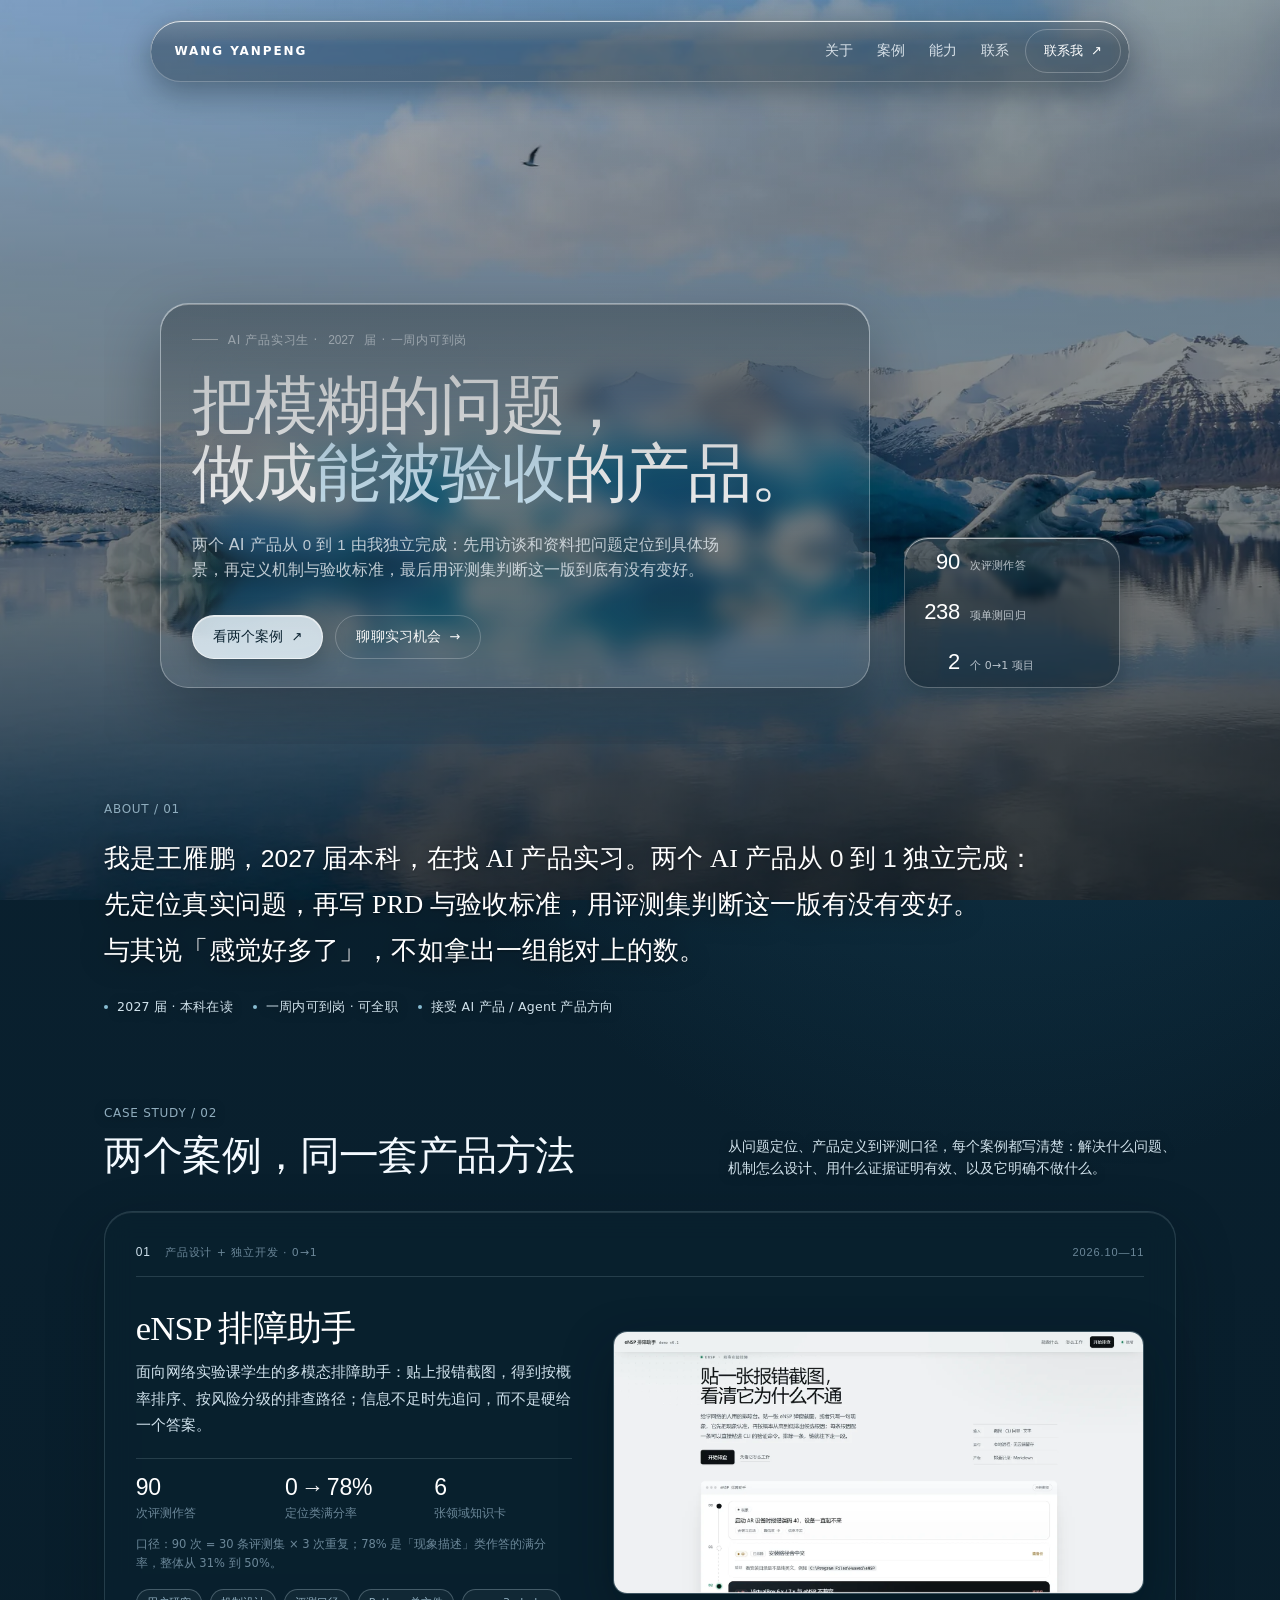
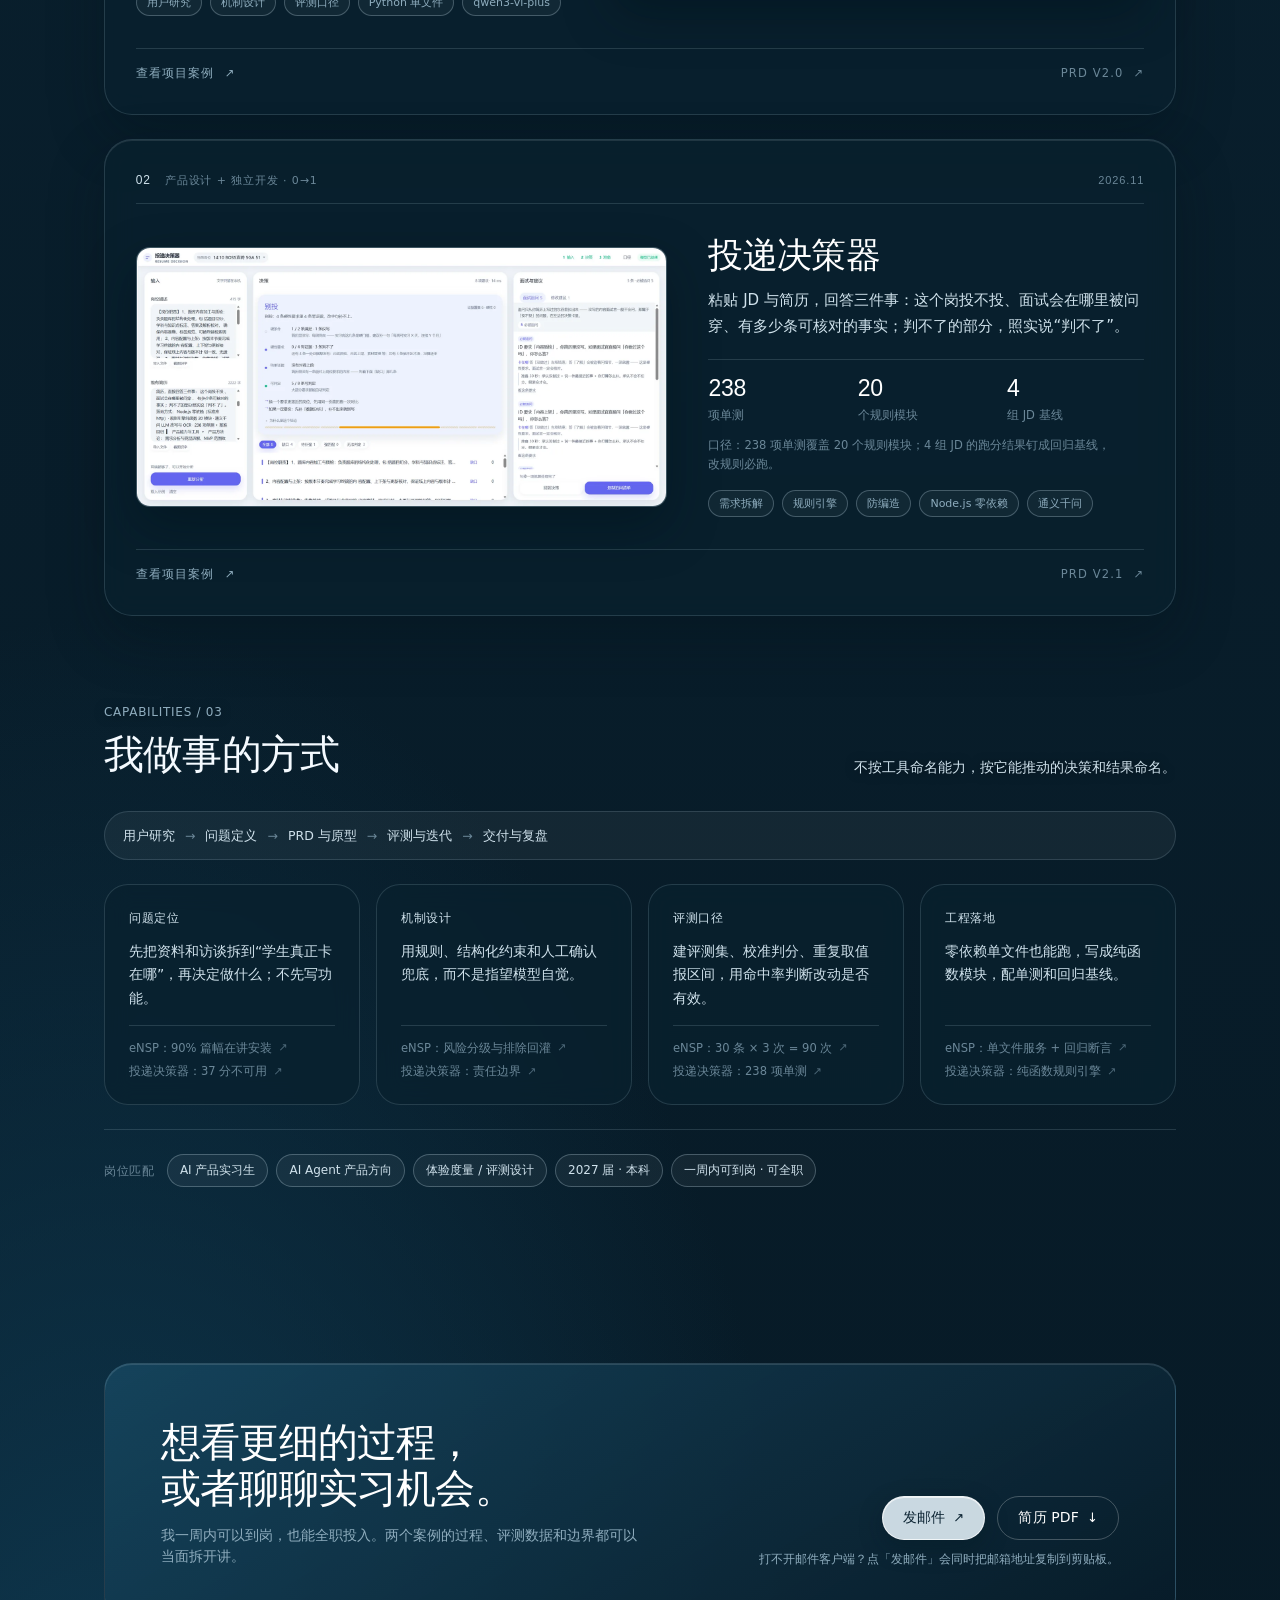
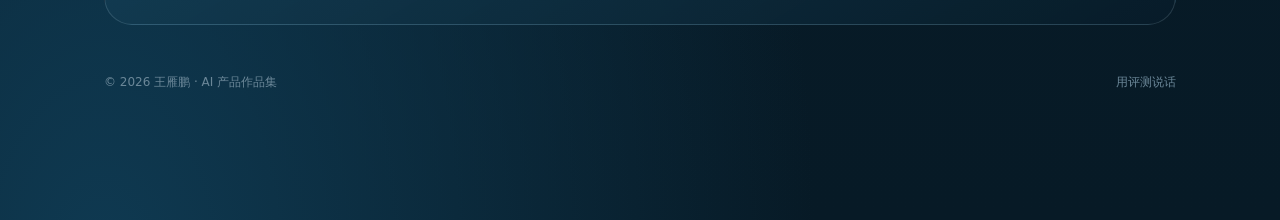
==== commit 1d19a094: "about: drop 郑州 from facts row" ====
--- a/index.html
+++ b/index.html
@@ -85,7 +85,7 @@
     <div class="page">
       <span class="label">ABOUT / 01</span>
       <p class="about-text">我是王雁鹏，<span class="num">2027</span> 届本科，在找 AI 产品实习。两个 AI 产品从 <span class="num">0</span> 到 <span class="num">1</span> 独立完成：先定位真实问题，再写 PRD 与验收标准，用评测集判断这一版有没有变好。<span class="nowrap">与其说</span>「感觉好多了」，不如拿出一组能对上的数。</p>
-      <p class="about-meta"><span>2027 届 · 本科在读</span><span>一周内可到岗 · 可全职</span><span>郑州</span><span>接受 AI 产品 / Agent 产品方向</span></p>
+      <p class="about-meta"><span>2027 届 · 本科在读</span><span>一周内可到岗 · 可全职</span><span>接受 AI 产品 / Agent 产品方向</span></p>
     </div>
   </section>
 
--- a/style.css
+++ b/style.css
@@ -899,915 +899,4 @@
 .cap-ev a .arw{font-size:11px; opacity:.7; transition:transform .25s}
 .cap-ev a:hover .arw{transform:translate(2px,-2px); opacity:1}
 .cap-ev + .cap-ev{margin-top:0}
-.cap-card p{margin-bottom:14px !important}
-/* ============================================================
-   液态玻璃 · StyleKit liquid-glass（蓝白版）
-   深蓝底 + 冰白字 + 冰川照片 + 玻璃控件
-   ============================================================ */
-:root{
-  --bg-deep:#061821;
-  --bg:#0a2231;
-  --bg-2:#0e2c3f;
-  --bg-3:#123a50;
-
-  --ink:#f4faff;
-  --ink-soft:#d0e2ec;
-  --ink-dim:#8fadbe;
-  --ink-faint:#6b8798;
-
-  --line:rgba(214,238,250,.14);
-  --line-strong:rgba(214,238,250,.26);
-  --line-glass:rgba(255,255,255,.24);
-  --glint:rgba(255,255,255,.66);
-
-  --surface-clear:rgba(255,255,255,.10);
-  --surface-tinted:rgba(228,242,250,.88);
-  --panel:rgba(9,33,47,.74);
-  --panel-solid:#0e2a3b;
-
-  --focus:#8fd3ee;
-  --glow:#9fd8ef;
-
-  --font-sans:ui-sans-serif,system-ui,-apple-system,BlinkMacSystemFont,"Segoe UI","PingFang SC","Microsoft YaHei",Roboto,sans-serif;
-  --font-display:Georgia,"Songti SC","Noto Serif SC","Times New Roman",serif;
-  --font-num:"Helvetica Neue",Helvetica,Arial,"Segoe UI",system-ui,sans-serif;
-
-  --text-display:64px; --leading-display:1.06; --tracking-display:-.03em;
-  --text-heading-lg:40px; --leading-heading-lg:1.16; --tracking-heading-lg:-.02em;
-  --text-heading:28px; --leading-heading:1.25;
-  --text-subheading:20px; --leading-subheading:1.35;
-  --text-body-lg:16px; --leading-body-lg:1.6;
-  --text-body:14px; --leading-body:1.55;
-  --text-label:12px; --leading-label:1.35; --tracking-label:.06em;
-
-  --sp-4:4px; --sp-8:8px; --sp-12:12px; --sp-16:16px; --sp-24:24px;
-  --sp-32:32px; --sp-48:48px; --sp-64:64px; --sp-88:88px;
-
-  --radius-card:24px; --radius-sheet:28px; --radius-pill:999px;
-  --page-max:1120px;
-
-  --elev-control:0 8px 24px rgba(4,20,30,.28), inset 0 1px 0 var(--glint);
-  --elev-panel:0 16px 40px rgba(4,20,30,.32), inset 0 1px 0 rgba(255,255,255,.16);
-}
-
-/* 全站固定背景：同一张冰山照片，内容浮在它上面 */
-.bg{
-  position:fixed; inset:0; z-index:-2; pointer-events:none;
-  background:#071a26 url("assets/scene-glacier.webp") center 42% / cover no-repeat;
-}
-.bg::after{
-  content:""; position:absolute; inset:0;
-  background:
-    linear-gradient(180deg, rgba(5,18,27,.24) 0%, rgba(5,18,27,.46) 30%, rgba(4,14,22,.68) 100%),
-    radial-gradient(110% 70% at 82% -4%, rgba(38,104,134,.34), rgba(38,104,134,0) 62%);
-}
-
-*,*::before,*::after{box-sizing:border-box}
-html{-webkit-text-size-adjust:100%}
-body{
-  margin:0; overflow-x:clip; color:var(--ink); font-family:var(--font-sans);
-  font-size:var(--text-body); line-height:var(--leading-body);
-  background:
-    radial-gradient(120% 70% at 78% -6%, #1d5470 0%, rgba(29,84,112,0) 58%),
-    radial-gradient(90% 60% at 8% 102%, #0f3a52 0%, rgba(15,58,82,0) 62%),
-    linear-gradient(180deg,#0a2231 0%, #071a26 100%);
-  -webkit-font-smoothing:antialiased;
-}
-a{color:inherit;text-decoration:none}
-img,svg{display:block;max-width:100%}
-::selection{background:rgba(159,216,239,.35);color:#fff}
-
-.page{width:100%;max-width:var(--page-max);margin:0 auto;padding:0 var(--sp-24)}
-.visually-hidden{position:absolute;width:1px;height:1px;overflow:hidden;clip:rect(0 0 0 0);white-space:nowrap}
-
-/* ---------- 文字层级 ---------- */
-.display{
-  font-family:var(--font-display);
-  font-size:clamp(38px,6vw,var(--text-display));
-  line-height:var(--leading-display);
-  letter-spacing:var(--tracking-display);
-  font-weight:400; margin:0;
-}
-.heading-lg{
-  font-family:var(--font-display);
-  font-size:clamp(28px,3.4vw,var(--text-heading-lg));
-  line-height:var(--leading-heading-lg); letter-spacing:var(--tracking-heading-lg);
-  font-weight:400; margin:0;
-}
-.heading{font-size:var(--text-heading);line-height:var(--leading-heading);font-weight:600;margin:0}
-.subheading{font-size:var(--text-subheading);line-height:var(--leading-subheading);font-weight:500;margin:0}
-.body-lg{font-size:var(--text-body-lg);line-height:var(--leading-body-lg)}
-.label{font-size:var(--text-label);line-height:var(--leading-label);letter-spacing:var(--tracking-label);font-weight:500;text-transform:uppercase}
-.muted{color:var(--ink-dim)}
-
-/* 所有数字：等宽（tabular）+ 等高（lining），避免 Georgia 的旧式数字高低不齐 */
-.num,.hero-facts b,.project-stats b,.evidence b,.aside-card .big{
-  font-family:var(--font-num);
-  font-variant-numeric:lining-nums tabular-nums;
-  font-feature-settings:"tnum" 1,"lnum" 1;
-  letter-spacing:-.01em;
-}
-.num-arrow{font-size:1em; padding:0 .14em; opacity:.95; display:inline-block; white-space:nowrap; color:inherit; margin:0; line-height:inherit}
-.measure{max-width:34em}
-
-/* ---------- 玻璃 ---------- */
-.glass{
-  position:relative; isolation:isolate;
-  background:var(--surface-clear);
-  border:1px solid var(--line-glass);
-  box-shadow:var(--elev-control);
-  color:#fff;
-  -webkit-backdrop-filter:saturate(1.25) blur(3px);
-  backdrop-filter:saturate(1.25) blur(3px);
-}
-.glass::after{
-  content:""; position:absolute; inset:0; border-radius:inherit; pointer-events:none;
-  background:linear-gradient(180deg,rgba(255,255,255,.20),rgba(255,255,255,0) 42%);
-  opacity:.75; z-index:-1;
-}
-@supports (backdrop-filter:url(#lensBtn)){
-  .glass--refract{
-    -webkit-backdrop-filter:url(#lensBtn) saturate(1.3) blur(1.5px);
-    backdrop-filter:url(#lensBtn) saturate(1.3) blur(1.5px);
-  }
-  .glass-nav{
-    -webkit-backdrop-filter:url(#lensNav) saturate(1.3) blur(1.5px);
-    backdrop-filter:url(#lensNav) saturate(1.3) blur(1.5px);
-  }
-  .glass-square{
-    -webkit-backdrop-filter:url(#lensSquare) saturate(1.25) blur(2px);
-    backdrop-filter:url(#lensSquare) saturate(1.25) blur(2px);
-  }
-}
-.glass--tinted{
-  background:var(--surface-tinted); color:#0a2231;
-  border-color:rgba(255,255,255,.7);
-  -webkit-backdrop-filter:blur(10px) saturate(1.15);
-  backdrop-filter:blur(10px) saturate(1.15);
-}
-.glass--tinted::after{background:linear-gradient(180deg,rgba(255,255,255,.55),rgba(255,255,255,0) 55%);opacity:.6}
-
-/* 照片场景：照片 + 蓝调压暗 */
-.scene{
-  position:relative; overflow:hidden; border-radius:var(--radius-sheet);
-  background:linear-gradient(160deg,#1c4f68,#0d2b3c);
-  box-shadow:0 30px 70px rgba(3,16,24,.45);
-}
-.scene--photo{background:#0d2b3c}
-.detail-hero .scene-photo{object-position:50% 52%; filter:grayscale(.3) saturate(.95) brightness(.97) contrast(1.02)}
-.scene--photo > .label,.scene--photo > h1,.scene--photo > .lede,.scene--photo > .detail-meta{position:relative; z-index:2}
-.scene-photo{position:absolute;inset:0;width:100%;height:100%;object-fit:cover;object-position:50% 46%;z-index:0}
-.scene-scrim{
-  position:absolute; inset:0; z-index:1; pointer-events:none;
-  background:
-    linear-gradient(102deg, rgba(6,26,38,.86) 0%, rgba(6,26,38,.58) 34%, rgba(8,34,48,.22) 58%, rgba(8,34,48,.05) 76%),
-    linear-gradient(0deg, rgba(6,22,32,.72) 0%, rgba(6,22,32,.20) 28%, rgba(6,22,32,0) 56%),
-    linear-gradient(180deg, rgba(6,22,32,.78) 0%, rgba(6,22,32,.32) 22%, rgba(6,22,32,0) 42%);
-}
-.scene > svg.contours{position:absolute;inset:0;width:100%;height:100%;opacity:.8}
-.scene > .grain{
-  position:absolute; inset:0; z-index:1; opacity:.18; mix-blend-mode:overlay; pointer-events:none;
-  background-image:url("data:image/svg+xml;utf8,<svg xmlns='http://www.w3.org/2000/svg' width='160' height='160'><filter id='n'><feTurbulence type='fractalNoise' baseFrequency='.9' numOctaves='3'/><feColorMatrix type='saturate' values='0'/></filter><rect width='160' height='160' filter='url(%23n)' opacity='.45'/></svg>");
-}
-.scene > .grid{
-  position:absolute; inset:0; opacity:.3;
-  background-image:
-    linear-gradient(to right, rgba(255,255,255,.10) 1px, transparent 1px),
-    linear-gradient(to bottom, rgba(255,255,255,.10) 1px, transparent 1px);
-  background-size:64px 64px;
-  mask-image:radial-gradient(120% 90% at 60% 40%, #000 20%, rgba(0,0,0,.35) 70%, transparent 100%);
-  -webkit-mask-image:radial-gradient(120% 90% at 60% 40%, #000 20%, rgba(0,0,0,.35) 70%, transparent 100%);
-}
-.hero .scene-scrim{background:radial-gradient(135% 120% at 16% 76%, rgba(5,20,30,.90) 0%, rgba(5,20,30,.66) 36%, rgba(5,20,30,.22) 64%, rgba(5,20,30,0) 82%)}
-.glass--onphoto{background:rgba(5,22,33,.46); border-color:rgba(255,255,255,.28)}
-
-/* ---------- 顶部胶囊导航 ---------- */
-.topbar{position:fixed; top:20px; left:50%; translate:-50% 0; z-index:40; width:min(100% - 32px,980px); pointer-events:none}
-.topbar-inner{
-  pointer-events:auto;
-  display:flex; align-items:center; gap:var(--sp-16);
-  padding:8px 8px 8px 24px; min-height:60px;
-  border-radius:var(--radius-pill);
-  transition:background-color 300ms, box-shadow 300ms;
-}
-.brand{font-size:12px; letter-spacing:.16em; text-transform:uppercase; font-weight:600; white-space:nowrap}
-.topbar nav{display:flex; gap:var(--sp-24); margin-left:auto}
-.topbar nav a{font-size:var(--text-body); color:rgba(244,250,255,.84); position:relative; padding:6px 0; transition:color 200ms}
-.topbar nav a::after{
-  content:""; position:absolute; left:0; right:0; bottom:1px; height:1px; background:currentColor;
-  transform:scaleX(0); transform-origin:left; transition:transform 300ms cubic-bezier(.2,.8,.2,1);
-}
-.topbar nav a:hover{color:#fff}
-.topbar nav a:hover::after{transform:scaleX(1)}
-.topbar .btn{min-height:44px; padding:0 18px; font-size:13px}
-.topbar{color:#fff}
-.topbar .topbar-inner{background:rgba(6,24,36,.34); border-color:var(--line-glass); box-shadow:0 10px 30px rgba(3,16,24,.35), inset 0 1px 0 rgba(255,255,255,.8)}
-.topbar.is-solid{color:var(--ink)}
-.topbar.is-solid .topbar-inner{
-  background:rgba(10,34,49,.72); border-color:rgba(255,255,255,.22);
-  box-shadow:0 10px 30px rgba(3,16,24,.42), inset 0 1px 0 rgba(255,255,255,.28);
-}
-.topbar.is-solid nav a{color:var(--ink-soft)}
-.topbar.is-solid nav a:hover{color:#fff}
-
-.cap-grid{display:grid; grid-template-columns:repeat(4,minmax(0,1fr)); gap:16px}
-
-/* ---------- 首屏 ---------- */
-.hero{position:relative; padding:24px 0 0}
-.hero::before{
-  content:"; position:absolute; inset:0; pointer-events:none; z-index:0;
-  background:linear-gradient(100deg, rgba(4,16,24,.66) 0%, rgba(4,16,24,.5) 30%, rgba(4,16,24,.26) 52%, rgba(4,16,24,.08) 72%, rgba(4,16,24,0) 86%);
-  -webkit-mask-image:linear-gradient(180deg, #000 0%, #000 62%, rgba(0,0,0,.45) 86%, transparent 100%);
-  mask-image:linear-gradient(180deg, #000 0%, #000 62%, rgba(0,0,0,.45) 86%, transparent 100%);
-}
-.hero > .page{position:relative; z-index:1}
-.hero .scene{
-  background:transparent; box-shadow:none; border-radius:0;
-  min-height:min(720px,88svh); display:flex; flex-direction:column; justify-content:flex-end;
-  padding:clamp(28px,5vw,56px);
-}
-.hero-copy{position:relative; z-index:2; min-width:0; max-width:min(740px, calc(100% - 250px)); color:#fff; text-shadow:0 1px 18px rgba(2,10,16,.5), 0 1px 2px rgba(2,10,16,.35)}
-
-/* 首屏文案玻璃面板：内容保持清晰，背景在边缘轻微弯折 */
-.glass-panel{
-  padding:clamp(20px,2.2vw,32px) clamp(20px,2.4vw,34px);
-  border-radius:28px;
-  background:rgba(255,255,255,.08);
-  border:1px solid rgba(255,255,255,.28);
-  box-shadow:0 26px 64px rgba(3,16,24,.34), inset 0 1px 0 rgba(255,255,255,.62);
-  -webkit-backdrop-filter:saturate(1.3) blur(16px);
-  backdrop-filter:saturate(1.3) blur(16px);
-  text-shadow:none;
-}
-@supports (backdrop-filter:url(#lensPanel)){
-  .glass-panel{
-    -webkit-backdrop-filter:url(#lensPanel) saturate(1.3) blur(11px);
-    backdrop-filter:url(#lensPanel) saturate(1.3) blur(11px);
-  }
-}
-.detail-hero .scene-scrim{background:
-  linear-gradient(100deg, rgba(4,16,24,.66) 0%, rgba(4,16,24,.46) 45%, rgba(4,16,24,.32) 100%)}
-.detail-copy{position:relative; z-index:3; display:flex; flex-direction:column; gap:var(--sp-12); min-width:0; max-width:min(820px, 100%); border-radius:28px}
-.detail-hero .detail-copy > .label{color:rgba(244,250,255,.72); display:flex; align-items:center; gap:10px}
-.detail-hero .detail-copy > .label::before{content:""; width:26px; height:1px; flex:none; background:rgba(255,255,255,.6)}
-.detail-copy .detail-meta{margin-top:2px}
-.detail-copy.glass-panel::after,.hero-copy.glass-panel::after{opacity:1; background:linear-gradient(180deg, rgba(4,16,24,.34) 0%, rgba(4,16,24,.10) 50%, rgba(4,16,24,0) 100%)}
-.glass-panel::after{
-  content:""; position:absolute; inset:0; border-radius:inherit; pointer-events:none;
-  background:linear-gradient(180deg,rgba(255,255,255,.16),rgba(255,255,255,0) 46%);
-  opacity:.85;
-}
-
-.hero-eyebrow{display:flex; align-items:center; gap:10px; color:rgba(244,250,255,.78); margin:0 0 var(--sp-24)}
-.hero-eyebrow::before{content:""; width:26px; height:1px; background:rgba(255,255,255,.6)}
-.hero h1{color:#fff; margin:0 0 var(--sp-24); max-width:15em}
-.hero h1 .accent{color:#cfeaf9}
-.hero-lede{color:rgba(244,250,255,.82); max-width:34em; margin:0 0 var(--sp-32)}
-.hero-actions{display:flex; flex-wrap:wrap; gap:var(--sp-12)}
-
-.hero-facts{
-  position:absolute; right:clamp(28px,5vw,56px); bottom:clamp(28px,5vw,56px);
-  display:grid; gap:1px; z-index:3; border-radius:var(--radius-card); overflow:hidden; min-width:216px;
-}
-.hero-facts div{padding:13px 18px; display:grid; grid-template-columns:auto 1fr; align-items:baseline; gap:10px; color:#fff}
-.hero-facts b{font-size:22px; font-weight:500; letter-spacing:-.02em; min-width:3ch; text-align:right; line-height:1}
-.hero-facts span{font-size:11px; color:rgba(244,250,255,.72); letter-spacing:.02em}
-
-/* ---------- 按钮 ---------- */
-.btn{
-  display:inline-flex; align-items:center; justify-content:center; gap:var(--sp-8);
-  min-height:44px; padding:0 20px; border-radius:var(--radius-pill);
-  font-size:var(--text-body); font-weight:500; letter-spacing:.01em;
-  border:1px solid transparent; cursor:pointer; white-space:nowrap;
-  transition:transform 420ms cubic-bezier(.22,1.4,.36,1), background-color 200ms, border-color 200ms, color 200ms, box-shadow 200ms;
-}
-.btn:active{transform:scale(.96); transition-duration:110ms}
-.btn:focus-visible{outline:2px solid var(--focus); outline-offset:3px}
-.btn .arw{font-size:13px; transition:transform 420ms cubic-bezier(.22,1.4,.36,1)}
-.btn:hover .arw{transform:translateX(3px)}
-.btn-primary{background:var(--surface-tinted); color:#0a2231; border-color:rgba(255,255,255,.72); box-shadow:var(--elev-control)}
-.btn-primary:hover{background:#fff}
-.btn-glass{color:#fff; border-color:var(--line-glass)}
-.btn-glass:hover{background:rgba(255,255,255,.2)}
-.btn-ink{background:rgba(255,255,255,.92); color:#0a2231; border-color:rgba(255,255,255,.92)}
-.btn-ink:hover{background:#fff}
-
-/* ---------- 区块 ---------- */
-.section{padding:var(--sp-88) 0 0}
-.section:last-of-type{padding-bottom:var(--sp-64)}
-.section-head{display:flex; align-items:flex-end; justify-content:space-between; gap:var(--sp-24); margin-bottom:var(--sp-32)}
-.section-head .label{color:var(--ink-dim); display:block; margin-bottom:var(--sp-12); text-shadow:0 1px 10px rgba(3,16,24,.55)}
-.section-head p{margin:0; max-width:32em; color:var(--ink-soft); text-shadow:0 1px 10px rgba(3,16,24,.5)}
-
-/* ---------- 项目卡 ---------- */
-.projects{display:grid; grid-template-columns:repeat(2,minmax(0,1fr)); gap:var(--sp-24)}
-.project{
-  display:flex; flex-direction:column; gap:var(--sp-16);
-  background:var(--panel); border:1px solid var(--line); border-radius:var(--radius-card);
-  padding:var(--sp-16); box-shadow:0 18px 44px rgba(3,16,24,.28), inset 0 1px 0 rgba(255,255,255,.10);
-  -webkit-backdrop-filter:blur(14px); backdrop-filter:blur(14px);
-  transition:border-color 300ms, box-shadow 300ms;
-}
-.project:hover{border-color:var(--line-strong); box-shadow:0 24px 56px rgba(3,16,24,.4), inset 0 1px 0 rgba(255,255,255,.16)}
-.project:focus-within{outline:2px solid var(--focus); outline-offset:3px}
-.project-preview{
-  position:relative; border-radius:14px; overflow:hidden; aspect-ratio:2.04; color:#fff;
-  background:linear-gradient(160deg,#123a50,#0a2231);
-  border:1px solid rgba(255,255,255,.14);
-}
-.project-preview .cover{position:relative; z-index:2; width:100%; height:100%; object-fit:cover; object-position:top left; display:block}
-.project-preview:has(.cover)::before{content:none}
-.preview--waterfall{background-image:url("assets/scene-waterfall.webp"); background-size:cover; background-position:50% 55%; filter:saturate(.9)}
-.preview--coast{background-image:url("assets/scene-coast.webp"); background-size:cover; background-position:50% 58%}
-.preview--mountain{background-image:url("assets/scene-mountain.webp"); background-size:cover; background-position:50% 42%; filter:saturate(.72)}
-.project-preview::before{
-  content:""; position:absolute; inset:0; z-index:0;
-  background:linear-gradient(150deg, rgba(5,20,30,.90), rgba(7,28,41,.74) 58%, rgba(9,36,52,.58));
-}
-.project-preview .pv-label{
-  position:absolute; top:12px; left:12px; z-index:3;
-  padding:5px 10px; border-radius:var(--radius-pill);
-  font-size:10px; letter-spacing:.08em; text-transform:uppercase;
-}
-.project-body{padding:0 var(--sp-8) var(--sp-8); display:flex; flex-direction:column; gap:var(--sp-12); flex:1}
-.project h3{font-size:var(--text-subheading); line-height:var(--leading-subheading); font-weight:600; margin:0}
-.project .desc{color:var(--ink-soft); margin:0}
-.project-stats{display:grid; grid-template-columns:repeat(3,minmax(0,1fr)); gap:var(--sp-16); margin-top:auto; padding-top:var(--sp-12); border-top:1px solid var(--line)}
-.project-stats div{display:flex; flex-direction:column; gap:2px}
-.project-stats b{font-size:20px; font-weight:500; letter-spacing:-.01em; white-space:nowrap; line-height:1.1}
-.project-stats div > span{font-size:11px; color:var(--ink-faint)}
-.project-cta{display:flex; align-items:center; justify-content:space-between; gap:var(--sp-12)}
-.project-cta .tag{font-size:11px; color:var(--ink-faint); letter-spacing:.04em}
-.project-cta .btn{min-height:40px; padding:0 16px; font-size:13px; background:rgba(255,255,255,.10); border-color:var(--line-strong); color:var(--ink)}
-.project-cta .btn:hover{background:rgba(255,255,255,.18)}
-
-/* ---------- 界面示意 ---------- */
-.mock{
-  position:absolute; inset:auto 0 0 0; top:38px; z-index:2;
-  display:flex; flex-direction:column; justify-content:center; padding:14px; gap:10px;
-  font-size:11px; line-height:1.45;
-}
-.mock-bar{display:flex; align-items:center; gap:6px; opacity:.65}
-.mock-dot{width:6px;height:6px;border-radius:50%;background:currentColor}
-.mock-title{font-size:11px; letter-spacing:.06em; text-transform:uppercase; opacity:.75}
-.mock-row{
-  display:grid; grid-template-columns:1fr auto; gap:6px 10px; align-items:center;
-  padding:9px 10px; border-radius:10px;
-  background:rgba(7,28,41,.74); border:1px solid rgba(255,255,255,.16);
-}
-.mock-row.hot{background:rgba(10,42,60,.86); border-color:rgba(255,255,255,.3)}
-.mock-row .rname{font-weight:500; font-size:11.5px}
-.mock-row .rmeta{font-size:10px; opacity:.65}
-.mock-bar-line{grid-column:1/-1; height:3px; border-radius:2px; background:rgba(255,255,255,.16); overflow:hidden}
-.mock-bar-line i{display:block; height:100%; background:#cfeeff; border-radius:2px}
-.mock-chip{font-size:9.5px; padding:2px 7px; border-radius:999px; border:1px solid rgba(255,255,255,.3); white-space:nowrap}
-.mock-chip.risk{color:#ffd9c9; border-color:rgba(255,217,201,.45)}
-.mock-cols{display:grid; grid-template-columns:repeat(3,1fr); gap:8px}
-.mock-col{background:rgba(7,28,41,.74); border:1px solid rgba(255,255,255,.16); border-radius:10px; padding:9px}
-.mock-col h5{margin:0 0 6px; font-size:10px; letter-spacing:.06em; text-transform:uppercase; opacity:.7; font-weight:500}
-.mock-col p{margin:0 0 4px; font-size:10.5px; opacity:.9}
-.mock-col .ok{color:#c8ecff}
-.mock-col .warn{color:#ffd9c9}
-
-/* ---------- 深色面板（能力 / 证据 / 摘要） ---------- */
-.cap-grid .aside-card{background:var(--panel); border:1px solid var(--line); border-radius:var(--radius-card);
-  padding:var(--sp-24); -webkit-backdrop-filter:blur(12px); backdrop-filter:blur(12px)}
-.aside-card h3{margin:0 0 var(--sp-12); font-size:12px; letter-spacing:.06em; text-transform:uppercase; color:var(--ink-soft); font-weight:500}
-.aside-card p,.aside-card dl{margin:0; font-size:13px; color:var(--ink-soft)}
-.cap-grid .aside-card p{font-size:14px; line-height:1.7}
-
-/* ---------- 联系 ---------- */
-.contact{
-  margin-top:var(--sp-88); border-radius:var(--radius-sheet); padding:clamp(28px,5vw,56px);
-  background:linear-gradient(150deg, rgba(24,74,100,.75), rgba(8,28,41,.9));
-  border:1px solid var(--line); color:var(--ink);
-  display:flex; flex-wrap:wrap; align-items:flex-end; justify-content:space-between; gap:var(--sp-32);
-  box-shadow:inset 0 1px 0 rgba(255,255,255,.12);
-}
-.contact h2{margin:0 0 var(--sp-12); color:#fff}
-.contact p{margin:0; color:var(--ink-dim); max-width:34em}
-footer{padding:var(--sp-48) 0 var(--sp-64); color:var(--ink-faint); font-size:12px; display:flex; justify-content:space-between; gap:var(--sp-16); flex-wrap:wrap}
-
-/* ---------- 详情页 ---------- */
-.detail-hero{padding:24px 0 0}
-.detail-hero .scene{padding:clamp(28px,5vw,56px); min-height:min(460px,64svh); display:flex; flex-direction:column; justify-content:flex-end; gap:var(--sp-16)}
-.detail-hero .label{color:rgba(244,250,255,.7); display:block}
-.detail-hero h1{color:#fff; margin:0}
-.detail-hero .lede{color:rgba(244,250,255,.82); margin:0; max-width:44em}
-.detail-meta{display:flex; flex-wrap:wrap; gap:var(--sp-8); margin-top:var(--sp-8)}
-.detail-meta span{
-  font-size:11px; padding:5px 10px; border-radius:999px; color:#fff;
-  background:rgba(255,255,255,.10); border:1px solid rgba(255,255,255,.22);
-}
-.detail{display:grid; grid-template-columns:minmax(0,1fr) 280px; gap:var(--sp-48); padding-top:var(--sp-64)}
-.detail-main{display:flex; flex-direction:column; gap:var(--sp-48)}
-.detail-main section{display:flex; flex-direction:column; gap:var(--sp-16)}
-.detail-main h2{font-family:var(--font-display); font-size:var(--text-heading); line-height:var(--leading-heading); font-weight:400; margin:0; color:#fff}
-.detail-main p{margin:0; color:var(--ink-soft); font-size:var(--text-body-lg); line-height:1.7}
-.detail-main ul{margin:0; padding-left:1.1em; color:var(--ink-soft); font-size:var(--text-body-lg); line-height:1.7}
-.detail-main li+li{margin-top:8px}
-.detail-main strong{color:#fff; font-weight:600}
-.detail-aside{display:flex; flex-direction:column; gap:var(--sp-16); align-self:start; position:sticky; top:100px}
-.aside-card{background:var(--panel); border:1px solid var(--line); border-radius:var(--radius-card); padding:var(--sp-24);
-  -webkit-backdrop-filter:blur(12px); backdrop-filter:blur(12px)}
-.aside-card dl{display:grid; grid-template-columns:auto 1fr; gap:8px 12px; font-size:13px}
-.aside-card dt{color:var(--ink-faint)}
-.aside-card dd{margin:0; color:var(--ink-soft)}
-.aside-card .big{font-family:var(--font-display); font-size:32px; font-weight:400; letter-spacing:-.02em; line-height:1.1; color:#fff}
-.aside-card .cap{font-size:12px; color:var(--ink-faint); margin-top:4px}
-
-.evidence{display:grid; grid-template-columns:repeat(3,1fr); gap:var(--sp-16)}
-.evidence div{background:var(--panel); border:1px solid var(--line); border-radius:16px; padding:var(--sp-24)}
-.evidence b{display:block; font-family:var(--font-display); font-size:28px; font-weight:400; letter-spacing:-.02em; line-height:1.15; color:#fff; white-space:nowrap}
-.evidence div > span{display:block; margin-top:6px; font-size:12px; color:var(--ink-faint)}
-
-.callout{background:rgba(159,216,239,.08); border:1px solid rgba(159,216,239,.22); border-radius:var(--radius-card); padding:var(--sp-24)}
-.callout h2{font-size:18px; margin:0 0 8px}
-.callout p{font-size:14px; color:var(--ink-soft)}
-
-.screen{
-  border-radius:var(--radius-card); overflow:hidden; position:relative; color:#fff;
-  background:linear-gradient(160deg, rgba(20,64,88,.9), rgba(8,28,41,.95));
-  border:1px solid var(--line); padding:18px; min-height:320px;
-}
-.screen .mock{position:static; padding:0; font-size:12px}
-.screen .mock-row{padding:12px}
-.screen .mock-row .rname{font-size:13px}
-.screen .mock-bar-line{height:4px}
-
-.pager{display:flex; justify-content:space-between; gap:var(--sp-16); padding:var(--sp-64) 0 0; border-top:1px solid var(--line); margin-top:var(--sp-64)}
-.pager a{font-size:14px; color:var(--ink-dim)}
-.pager a:hover{color:#fff}
-.pager .next{text-align:right}
-
-/* mock 内的文字不受详情页正文样式影响 */
-.screen .mock-col p{color:inherit; font-size:10.5px; line-height:1.45; margin:0 0 4px}
-.screen .mock-col h5{color:inherit}
-.screen .mock-row .rname{color:inherit}
-
-/* ---------- 响应式 ---------- */
-@media (max-width:900px){
-  :root{--sp-88:64px}
-  .cap-grid{grid-template-columns:repeat(2,minmax(0,1fr))}
-  .topbar{width:calc(100% - 24px); top:12px}
-  .topbar nav{display:none}
-  .topbar .btn{margin-left:auto}
-  .hero .scene{min-height:auto; padding:24px 20px 28px; padding-top:112px}
-  .hero-copy{max-width:none}
-  .hero-facts{position:static; margin-top:var(--sp-32); grid-template-columns:repeat(3,1fr); min-width:0}
-  .hero-facts div{padding:12px; flex-direction:column; align-items:flex-start; gap:2px}
-  .projects{grid-template-columns:1fr}
-  .detail{grid-template-columns:1fr; gap:var(--sp-32)}
-  .detail-aside{position:static; flex-direction:row; flex-wrap:wrap}
-  .aside-card{flex:1 1 220px}
-  .evidence{grid-template-columns:1fr 1fr}
-}
-@media (max-width:600px){
-  .page{padding:0 var(--sp-16)}
-  .cap-grid{grid-template-columns:1fr}
-  .hero{padding:12px 0 0}
-  .hero .scene{border-radius:24px; padding:20px 16px 22px; padding-top:96px}
-  .display{font-size:clamp(26px,7.2vw,32px); line-height:1.16}
-  .glass-panel{padding:16px 14px; border-radius:22px}
-  .hero-eyebrow{font-size:11px}
-  .hero-actions{gap:8px}
-  .hero-actions .btn{flex:1 1 auto}
-  .hero-facts{grid-template-columns:repeat(3,minmax(0,1fr))}
-  .hero-facts div{padding:10px 12px; display:flex; flex-direction:column; align-items:flex-start; gap:3px}
-  .hero-facts b{font-size:18px; min-width:0; text-align:left}
-  .hero-facts span{font-size:10px; white-space:nowrap}
-  .scene-photo{object-position:56% 42%}
-  .scene--photo .scene-scrim{background:linear-gradient(0deg, rgba(6,22,32,.86) 0%, rgba(6,22,32,.5) 44%, rgba(6,22,32,.26) 100%)}
-  .project-preview{aspect-ratio:4/3}
-  .project-preview .mock{font-size:10px; padding:10px; gap:6px}
-  .project-preview .mock-row{padding:7px 8px}
-  .project-preview .rmeta{display:none}
-  .project-preview .mock-row{gap:4px}
-  .project-preview .mock-bar-line{margin-top:2px}
-  .project-preview .mock{justify-content:center}
-  .project-preview .mock-col{padding:7px}
-  .project-preview .mock-col h5{font-size:9px; margin-bottom:4px}
-  .project-preview .mock-col p{font-size:9px; line-height:1.4}
-  .section{padding-top:var(--sp-64)}
-  .section-head{flex-direction:column; align-items:flex-start; gap:var(--sp-8)}
-  .contact{border-radius:24px; flex-direction:column; align-items:flex-start}
-  .evidence{grid-template-columns:repeat(3,minmax(0,1fr)); gap:8px}
-  .evidence div{padding:14px 12px}
-  .evidence b{font-size:20px}
-  .evidence div > span{font-size:11px; margin-top:4px}
-  .detail-hero .scene{padding:96px 16px 20px}
-  .detail-copy{width:100%; max-width:100%}
-  .pager{flex-direction:column; gap:8px}
-  .pager .next{text-align:left}
-}
-
-/* ---------- 偏好 ---------- */
-@media (prefers-reduced-motion: reduce){
-  *{animation-duration:.001ms !important; animation-iteration-count:1 !important; transition-duration:.001ms !important}
-  .btn:active{transform:none}
-}
-@media (prefers-reduced-transparency: reduce){
-  .glass{background:rgba(10,34,49,.9); color:var(--ink); border-color:var(--line-strong);
-    -webkit-backdrop-filter:none; backdrop-filter:none}
-  .glass::after{opacity:.2}
-  .project,.aside-card{background:#0e2a3b}
-}
-/* ---------- 真实界面截图 ---------- */
-.shots{display:flex; flex-direction:column; gap:var(--sp-16)}
-.shot{
-  margin:0; border-radius:16px; overflow:hidden;
-  border:1px solid var(--line); background:rgba(255,255,255,.05);
-  box-shadow:0 18px 44px rgba(3,16,24,.28);
-}
-.shot img{display:block; width:100%; height:auto}
-.shot figcaption{
-  padding:10px 14px; font-size:12px; line-height:1.6; color:var(--ink-dim);
-  border-top:1px solid var(--line); background:rgba(5,18,27,.55);
-}
-
-/* ---------- 案例：整行左右交替 ---------- */
-.cases{display:flex; flex-direction:column; gap:var(--sp-24)}
-.case{
-  position:relative;
-  background:var(--panel); border:1px solid var(--line); border-radius:var(--radius-sheet);
-  padding:clamp(20px,2.4vw,32px);
-  -webkit-backdrop-filter:blur(14px); backdrop-filter:blur(14px);
-  box-shadow:0 22px 56px rgba(3,16,24,.3), inset 0 1px 0 rgba(255,255,255,.1);
-  transition:border-color .3s, box-shadow .3s;
-}
-.case:hover{border-color:var(--line-strong)}
-.case-top{
-  display:flex; align-items:baseline; gap:14px;
-  padding-bottom:14px; border-bottom:1px solid var(--line);
-  font-size:11px; letter-spacing:.08em; text-transform:uppercase; color:var(--ink-faint);
-}
-.case-no{font-family:var(--font-num); font-size:12px; color:var(--ink-soft)}
-.case-date{margin-left:auto; font-family:var(--font-num)}
-.case-grid{
-  display:grid; grid-template-columns:minmax(0,1fr) minmax(0,1.22fr);
-  gap:clamp(20px,3.2vw,48px); align-items:center;
-  padding:clamp(20px,2.6vw,32px) 0;
-}
-.case--flip .case-grid{grid-template-columns:minmax(0,1.22fr) minmax(0,1fr)}
-.case--flip .case-copy{order:2}
-.case--flip .case-shot{order:1}
-.case-title{
-  font-family:var(--font-display); font-weight:400;
-  font-size:clamp(26px,2.7vw,40px); line-height:1.12; letter-spacing:-.02em;
-  margin:0 0 12px; color:#fff;
-}
-.case-desc{color:var(--ink-soft); font-size:15px; line-height:1.75; margin:0 0 20px; max-width:34em}
-.case-stats{
-  display:grid; grid-template-columns:repeat(3,minmax(0,1fr)); gap:12px;
-  margin:0 0 18px; padding-top:16px; border-top:1px solid var(--line);
-}
-.case-stats dt{
-  font-family:var(--font-num);
-  font-variant-numeric:tabular-nums lining-nums;
-  font-size:clamp(20px,1.8vw,26px); letter-spacing:-.01em; line-height:1.1;
-  color:#fff; white-space:nowrap;
-}
-.case-stats dd{margin:5px 0 0; font-size:11.5px; color:var(--ink-faint)}
-.case-tags{display:flex; flex-wrap:wrap; gap:8px; list-style:none; margin:0; padding:0}
-.case-tags li{
-  font-size:11px; padding:4px 10px; border-radius:999px;
-  border:1px solid var(--line-strong); color:var(--ink-dim); background:rgba(255,255,255,.04);
-}
-.case-shot{
-  margin:0; border-radius:14px; overflow:hidden;
-  border:1px solid rgba(255,255,255,.2); background:#0d2b3a;
-  box-shadow:0 20px 50px rgba(3,16,24,.42);
-}
-.case-shot img{display:block; width:100%; height:auto}
-.case-link{
-  display:flex; align-items:center; justify-content:space-between; gap:12px;
-  padding-top:16px; border-top:1px solid var(--line);
-  font-size:11.5px; letter-spacing:.1em; text-transform:uppercase;
-  color:var(--ink-dim); transition:color .25s;
-}
-.case-link:hover{color:#fff}
-.case-link .arw{transition:transform .3s cubic-bezier(.2,.8,.2,1)}
-.case-link:hover .arw{transform:translate(3px,-3px)}
-
-/* 产品工作流 */
-.flow{
-  display:flex; flex-wrap:wrap; align-items:center; gap:10px;
-  margin:0 0 var(--sp-24); padding:14px 18px;
-  border:1px solid var(--line); border-radius:999px;
-  background:rgba(255,255,255,.05);
-  font-size:12.5px; color:var(--ink-soft);
-}
-.flow i{font-style:normal; color:var(--ink-faint)}
-
-/* 岗位匹配 */
-.role-strip{
-  display:flex; flex-wrap:wrap; align-items:center; gap:12px;
-  margin-top:var(--sp-24); padding-top:var(--sp-24); border-top:1px solid var(--line);
-}
-.role-strip .label{color:var(--ink-faint)}
-.role-chips{display:flex; flex-wrap:wrap; gap:8px; list-style:none; margin:0; padding:0}
-.role-chips li{
-  font-size:12px; padding:6px 12px; border-radius:999px;
-  border:1px solid var(--line-strong); color:var(--ink-soft); background:rgba(255,255,255,.05);
-}
-.contact-actions{display:flex; gap:12px; flex-wrap:wrap}
-
-@media (max-width:900px){
-  .case-grid,.case--flip .case-grid{grid-template-columns:1fr}
-  .case-copy,.case--flip .case-copy{order:2}
-  .case-shot,.case--flip .case-shot{order:1}
-  .case-tags{gap:6px}
-}
-/* ---------- 关于（一句话定位） ---------- */
-.about{position:relative; padding-top:clamp(40px,6vh,72px)}
-.about::before{
-  content:"; position:absolute; inset:-60px 0 -40px; pointer-events:none; z-index:0;
-  background:radial-gradient(90% 120% at 26% 55%, rgba(4,16,24,.62) 0%, rgba(4,16,24,.38) 42%, rgba(4,16,24,0) 78%);
-}
-.about > .page{position:relative; z-index:1}
-.about .label{color:var(--ink-dim); text-shadow:0 1px 10px rgba(3,16,24,.55)}
-.about-text{
-  margin:var(--sp-16) 0 0; max-width:36em;
-  font-family:var(--font-display); font-weight:400;
-  font-size:clamp(20px,2.05vw,30px); line-height:1.75; letter-spacing:.005em;
-  color:#fff; text-wrap:pretty;
-  text-shadow:0 2px 26px rgba(3,16,24,.6), 0 1px 3px rgba(3,16,24,.4);
-}
-.about-text strong{font-weight:400; color:#cfeaf9}
-
-section[id],h2[id]{scroll-margin-top:110px}
-
-/* 正文中的阿拉伯数字：与全局数字同字面，避免衬线字体里的旧式/比例数字显得参差 */
-.about-text .num,.hero-lede .num{font-size:.94em; letter-spacing:0}
-
-.nowrap{white-space:nowrap}
-/* ---------- 关于：事实行 ---------- */
-.about-meta{
-  display:flex; flex-wrap:wrap; gap:10px 20px;
-  margin:var(--sp-24) 0 0; font-size:12.5px; color:var(--ink-soft);
-  letter-spacing:.02em; text-shadow:0 1px 10px rgba(3,16,24,.5);
-}
-.about-meta span{display:inline-flex; align-items:center; gap:9px}
-.about-meta span::before{
-  content:""; width:4px; height:4px; border-radius:50%;
-  background:var(--glow); opacity:.85; flex:none;
-}
-
-/* ---------- 案例：口径说明 ---------- */
-.case-note{
-  margin:-6px 0 16px; font-size:11.5px; line-height:1.65;
-  color:var(--ink-faint); max-width:36em;
-}
-
-/* ---------- 文档页（PRD）：纸面在冰面之上 ---------- */
-.doc-wrap{padding:120px 0 80px}
-.doc{
-  max-width:880px; margin:0 auto; padding:clamp(28px,4vw,56px);
-  background:#fbf9f4; color:#191512;
-  border-radius:20px;
-  box-shadow:0 40px 100px rgba(3,16,24,.55), 0 0 0 1px rgba(255,255,255,.5) inset;
-}
-.doc-head{padding-bottom:28px; border-bottom:1px solid rgba(25,21,18,.14)}
-.doc-kicker{
-  margin:0 0 14px; font-family:var(--font-mono,ui-monospace,monospace);
-  font-size:10.5px; letter-spacing:.16em; text-transform:uppercase; color:#8a7f72;
-}
-.doc h1{
-  margin:0 0 10px; font-family:var(--font-display);
-  font-size:clamp(30px,3.6vw,44px); line-height:1.12; letter-spacing:-.02em; font-weight:400;
-}
-.doc-sub{margin:0 0 26px; font-size:15px; line-height:1.75; color:#4a423a; max-width:40em}
-.doc-meta{display:grid; grid-template-columns:repeat(4,minmax(0,1fr)); gap:14px; margin:0}
-.doc-meta div{border-top:1px solid rgba(25,21,18,.14); padding-top:8px}
-.doc-meta dt{font-size:10.5px; letter-spacing:.1em; text-transform:uppercase; color:#8a7f72}
-.doc-meta dd{margin:4px 0 0; font-size:13px; color:#191512}
-.doc section{margin-top:36px}
-.doc h2{
-  margin:0 0 12px; font-family:var(--font-display);
-  font-size:clamp(20px,2vw,26px); font-weight:400; letter-spacing:-.01em;
-}
-.doc h3{margin:0 0 8px; font-size:13px; letter-spacing:.08em; text-transform:uppercase; color:#8a7f72; font-weight:500}
-.doc p{margin:0 0 12px; font-size:15px; line-height:1.8; color:#2e2924}
-.doc strong{font-weight:600; color:#111}
-.doc ul,.doc ol{margin:0 0 12px; padding-left:1.15em; font-size:15px; line-height:1.8; color:#2e2924}
-.doc li+li{margin-top:6px}
-.doc-quote{
-  margin:16px 0 0; padding:14px 18px; border-left:2px solid #25414a;
-  background:rgba(37,65,74,.06); font-size:14.5px; color:#25414a;
-}
-.doc-note{font-size:13px !important; color:#8a7f72 !important}
-.doc-cols{display:grid; grid-template-columns:1fr 1fr; gap:28px}
-.doc-table{width:100%; border-collapse:collapse; font-size:14px; margin:4px 0 12px}
-.doc-table th,.doc-table td{
-  text-align:left; padding:10px 12px; border-bottom:1px solid rgba(25,21,18,.12);
-  vertical-align:top; line-height:1.7;
-}
-.doc-table th{width:110px; font-weight:500; color:#8a7f72; font-size:12px; letter-spacing:.04em}
-.doc-table tr:last-child th,.doc-table tr:last-child td{border-bottom:0}
-.doc-flow{counter-reset:step; list-style:none; padding:0}
-.doc-flow li{position:relative; padding-left:34px}
-.doc-flow li::before{
-  counter-increment:step; content:counter(step,decimal-leading-zero);
-  position:absolute; left:0; top:2px; font-family:ui-monospace,monospace;
-  font-size:11px; color:#8a7f72; letter-spacing:.06em;
-}
-.doc-check{list-style:none; padding:0}
-.doc-check li{position:relative; padding-left:20px}
-.doc-check li::before{content:"—"; position:absolute; left:0; color:#8a7f72}
-.doc-foot{
-  display:flex; justify-content:space-between; gap:16px; flex-wrap:wrap;
-  margin-top:44px; padding-top:20px; border-top:1px solid rgba(25,21,18,.14);
-  font-size:12px; color:#8a7f72;
-}
-.doc-foot a{color:#25414a; text-decoration:underline; text-underline-offset:3px}
-
-/* ---------- 评测集表格（详情页，深色） ---------- */
-.eval-table{width:100%; border-collapse:collapse; margin:8px 0 14px; font-size:13px}
-.eval-table th,.eval-table td{
-  text-align:left; padding:11px 12px; border-bottom:1px solid var(--line); vertical-align:top;
-}
-.eval-table th{
-  font-size:10.5px; letter-spacing:.08em; text-transform:uppercase; color:var(--ink-soft); font-weight:500;
-  white-space:nowrap; padding-bottom:10px;
-}
-.eval-table tbody tr:nth-child(odd) td{background:rgba(4,20,30,.22)}
-.eval-table tbody tr:nth-child(even) td{background:rgba(4,20,30,.10)}
-.eval-table td{color:var(--ink-soft); line-height:1.65}
-.eval-table td.num-cell{
-  font-family:var(--font-num); font-variant-numeric:tabular-nums lining-nums;
-  color:#fff; white-space:nowrap; text-align:right;
-}
-.eval-table th:nth-child(2){text-align:right}
-.eval-table th:nth-child(5),.eval-table th:nth-child(6){text-align:right}
-.eval-table tr.eval-total td{color:#fff; border-bottom:0}
-.eval-table tr.eval-total td:first-child{color:var(--ink-soft)}
-
-@media (max-width:760px){
-  .doc-wrap{padding:96px 0 56px}
-  .doc-meta{grid-template-columns:1fr 1fr}
-  .doc-cols{grid-template-columns:1fr; gap:20px}
-  .doc-table th{width:88px}
-  .eval-table{font-size:12px}
-  .eval-table th,.eval-table td{padding:9px 8px}
-}
-@media (max-width:640px){
-  /* 评测表：小屏只保留「类别 / 条数 / 首轮 / 补后」，避免挤成一条线 */
-  .eval-table th:nth-child(3),.eval-table td:nth-child(3),
-  .eval-table th:nth-child(4),.eval-table td:nth-child(4){display:none}
-  .eval-table{font-size:12px}
-  .eval-table th,.eval-table td{padding:9px 6px}
-  .eval-table td.num-cell{font-size:12.5px}
-}
-
-/* ---------- 长文档（真实 PRD 渲染） ---------- */
-.doc--long{max-width:980px}
-.doc-body h2{
-  margin:40px 0 12px; padding-top:8px;
-  font-size:clamp(20px,2vw,27px);
-}
-.doc-body h3{margin:26px 0 8px; font-size:16px; font-weight:600; color:#25414a; letter-spacing:0}
-.doc-body p{margin:0 0 12px}
-.doc-body hr{}
-.doc code{
-  background:rgba(25,21,18,.07); padding:1px 5px; border-radius:4px;
-  font-family:ui-monospace,SFMono-Regular,Menlo,monospace; font-size:.9em; color:#3a2f26;
-}
-.doc-pre{
-  background:#201d19; color:#f4efe6; padding:14px 16px; border-radius:10px;
-  overflow-x:auto; font-size:12px; line-height:1.65; margin:12px 0 20px;
-}
-.doc-pre code{background:none; padding:0; color:inherit; font-size:12px}
-.doc-hr{border:0; border-top:1px solid rgba(25,21,18,.14); margin:36px 0}
-.doc-md-scroll{overflow-x:auto; margin:8px 0 20px}
-.doc-md-table{
-  width:100%; border-collapse:collapse; font-size:12.5px; margin:0;
-}
-.doc-md-table th,.doc-md-table td{
-  border:1px solid rgba(25,21,18,.13); padding:8px 10px; vertical-align:top; line-height:1.65;
-}
-.doc-md-table th{
-  background:rgba(37,65,74,.075); text-align:left; font-weight:600; font-size:11.5px; color:#3a332c;
-}
-.doc-md-table tbody tr:nth-child(even) td{background:rgba(37,65,74,.028)}
-.doc-md-table code{background:rgba(25,21,18,.07); padding:0 4px; border-radius:3px; font-size:.9em}
-
-/* 目录 */
-.doc-toc{
-  margin:30px 0 6px; padding:22px 24px;
-  border:1px solid rgba(25,21,18,.13); border-radius:14px; background:rgba(37,65,74,.045);
-}
-.doc-toc-title{
-  margin:0 0 14px; font-size:10.5px; letter-spacing:.16em; text-transform:uppercase; color:#8a7f72;
-}
-.doc-toc ol{list-style:none; margin:0; padding:0; columns:2; column-gap:34px; font-size:13px; line-height:1.95}
-.doc-toc li{break-inside:avoid}
-.doc-toc li.lvl2{font-weight:600; color:#191512; margin-top:8px}
-.doc-toc li.lvl3{padding-left:14px; color:#5f564b}
-.doc-toc a{color:inherit; text-decoration:none}
-.doc-toc a:hover{color:#25414a; text-decoration:underline; text-underline-offset:3px}
-
-@media (max-width:760px){
-  .doc-toc{padding:16px 16px}
-  .doc-toc ol{columns:1; font-size:12.5px}
-  .doc-md-table{min-width:600px}
-  .doc-md-table th,.doc-md-table td{padding:7px 8px; font-size:11.5px}
-  .doc-body h2{margin-top:32px}
-}
-
-.doc-h1{margin:8px 0 2px; font-family:var(--font-display); font-weight:400; font-size:clamp(28px,3.4vw,42px); line-height:1.15; letter-spacing:-.02em}
-.doc-md-table th:first-child{min-width:92px}
-/* ---------- 联系方式（可读 + 可复制） ---------- */
-.contact-info{
-  display:flex; flex-direction:column; gap:0;
-  margin:var(--sp-24) 0 0; padding:2px 22px;
-  border:1px solid var(--line); border-radius:18px;
-  background:rgba(7,26,38,.55);
-  -webkit-backdrop-filter:blur(10px); backdrop-filter:blur(10px);
-}
-.ci-row{
-  display:grid; grid-template-columns:110px minmax(0,1fr) auto auto;
-  align-items:center; gap:16px;
-  padding:16px 2px; border-bottom:1px solid var(--line);
-}
-.ci-row:last-child{border-bottom:0}
-.ci-k{font-size:11px; letter-spacing:.12em; text-transform:uppercase; color:var(--ink-faint)}
-.ci-v{
-  font-family:var(--font-num); font-variant-numeric:tabular-nums lining-nums;
-  font-size:clamp(17px,1.9vw,22px); letter-spacing:.02em; color:#fff;
-  text-decoration:none; transition:color .2s;
-}
-.ci-v:hover{color:var(--glow); text-decoration:underline; text-underline-offset:4px}
-.ci-tag{
-  font-size:11px; padding:3px 9px; border-radius:999px;
-  border:1px solid var(--line-strong); color:var(--ink-dim); white-space:nowrap;
-}
-.ci-copy{
-  appearance:none; cursor:pointer;
-  font:inherit; font-size:11.5px; letter-spacing:.04em;
-  padding:6px 12px; border-radius:999px;
-  border:1px solid var(--line-strong); background:rgba(255,255,255,.06);
-  color:var(--ink-soft); transition:background .2s, color .2s, border-color .2s;
-}
-.ci-copy:hover{background:rgba(255,255,255,.12); color:#fff}
-.ci-copy.is-done{border-color:rgba(159,216,239,.6); color:#cfeaf9; background:rgba(159,216,239,.14)}
-
-@media (max-width:760px){
-  .ci-row{grid-template-columns:1fr auto; gap:6px 12px; padding:14px 2px}
-  .ci-k{grid-column:1 / -1; font-size:10.5px}
-  .ci-v{font-size:18px}
-  .ci-tag{grid-column:1; justify-self:start}
-  .ci-copy{grid-row:2; grid-column:2}
-}
-
-.foot-contact a{color:var(--ink-soft); text-decoration:none; border-bottom:1px solid transparent}
-.foot-contact a:hover{color:#fff; border-bottom-color:rgba(255,255,255,.4)}
-/* ---------- Toast ---------- */
-.toast{
-  position:fixed; left:50%; bottom:32px; translate:-50% 0; z-index:90;
-  max-width:min(90vw, 520px); padding:12px 18px;
-  border-radius:14px; border:1px solid rgba(255,255,255,.22);
-  background:rgba(8,28,40,.92);
-  -webkit-backdrop-filter:blur(12px); backdrop-filter:blur(12px);
-  color:#f4faff; font-size:13px; line-height:1.5; text-align:center;
-  box-shadow:0 16px 40px rgba(3,16,24,.5);
-  opacity:0; transform:translateY(10px); pointer-events:none;
-  transition:opacity .24s ease, transform .24s ease;
-}
-.toast.is-on{opacity:1; transform:translateY(0)}
-@media (max-width:640px){ .toast{bottom:20px; font-size:12.5px; padding:10px 14px} }
-
-.contact-side{display:flex; flex-direction:column; align-items:flex-end; gap:10px}
-.contact-hint{margin:0; font-size:11.5px; line-height:1.6; color:var(--ink-faint); max-width:26em; text-align:right}
-@media (max-width:760px){ .contact-side{align-items:flex-start} .contact-hint{text-align:left} }
-/* 案例卡底栏：主链接 + PRD 链接 */
-.case-links{display:flex; align-items:center; justify-content:space-between; gap:var(--sp-16); padding-top:16px; border-top:1px solid var(--line)}
-.case-links .case-link{padding-top:0; border-top:0; flex:none; justify-content:flex-start; gap:10px}
-.case-link--alt{margin-left:auto; flex:none !important; justify-content:flex-end; gap:8px; color:var(--ink-faint)}
-.case-link--alt:hover{color:#fff}
-@media (max-width:640px){ .case-links{flex-direction:column; align-items:stretch; gap:8px} .case-link--alt{justify-content:space-between} }
-/* 能力卡：证据回指 */
-.cap-card{display:flex; flex-direction:column}
-.cap-ev{
-  display:flex; flex-direction:column; gap:6px;
-  margin-top:auto; padding-top:14px;
-  border-top:1px solid var(--line);
-}
-.cap-ev a{
-  display:inline-flex; align-items:center; gap:6px;
-  font-size:11.5px; line-height:1.5; color:var(--ink-faint);
-  text-decoration:none; transition:color .2s;
-}
-.cap-ev a:hover{color:var(--glow)}
-.cap-ev a .arw{font-size:11px; opacity:.7; transition:transform .25s}
-.cap-ev a:hover .arw{transform:translate(2px,-2px); opacity:1}
-.cap-ev + .cap-ev{margin-top:0}
-.cap-card p{margin-bottom:14px !important}
-/* 关于：差异化一句 */
-.about-claim{
-  margin:var(--sp-24) 0 0; padding-left:18px;
-  border-left:2px solid rgba(159,216,239,.65);
-  font-family:var(--font-display); font-weight:400;
-  font-size:clamp(16px,1.55vw,21px); line-height:1.7; color:#fff;
-  max-width:36em; text-shadow:0 2px 22px rgba(3,16,24,.55);
-}
-.about-claim .num{font-size:.92em}+.cap-card p{margin-bottom:14px !important}
